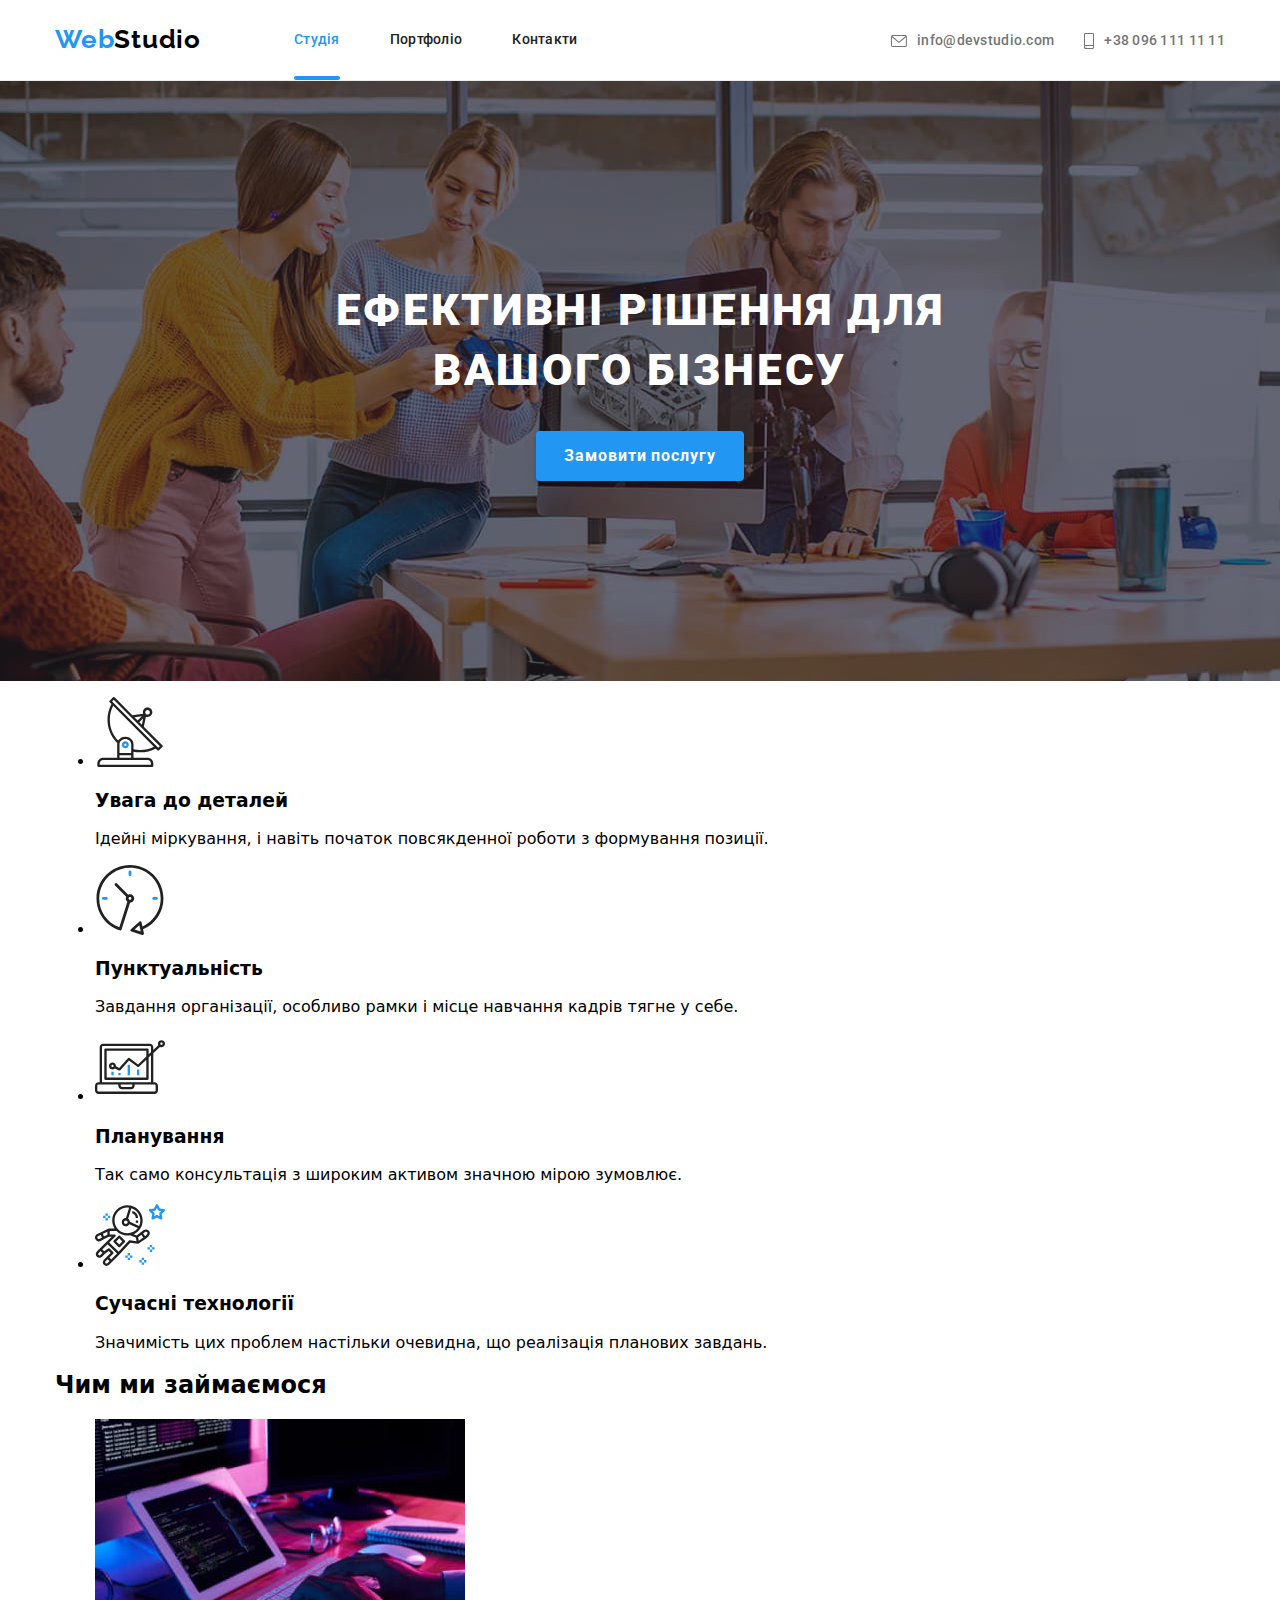
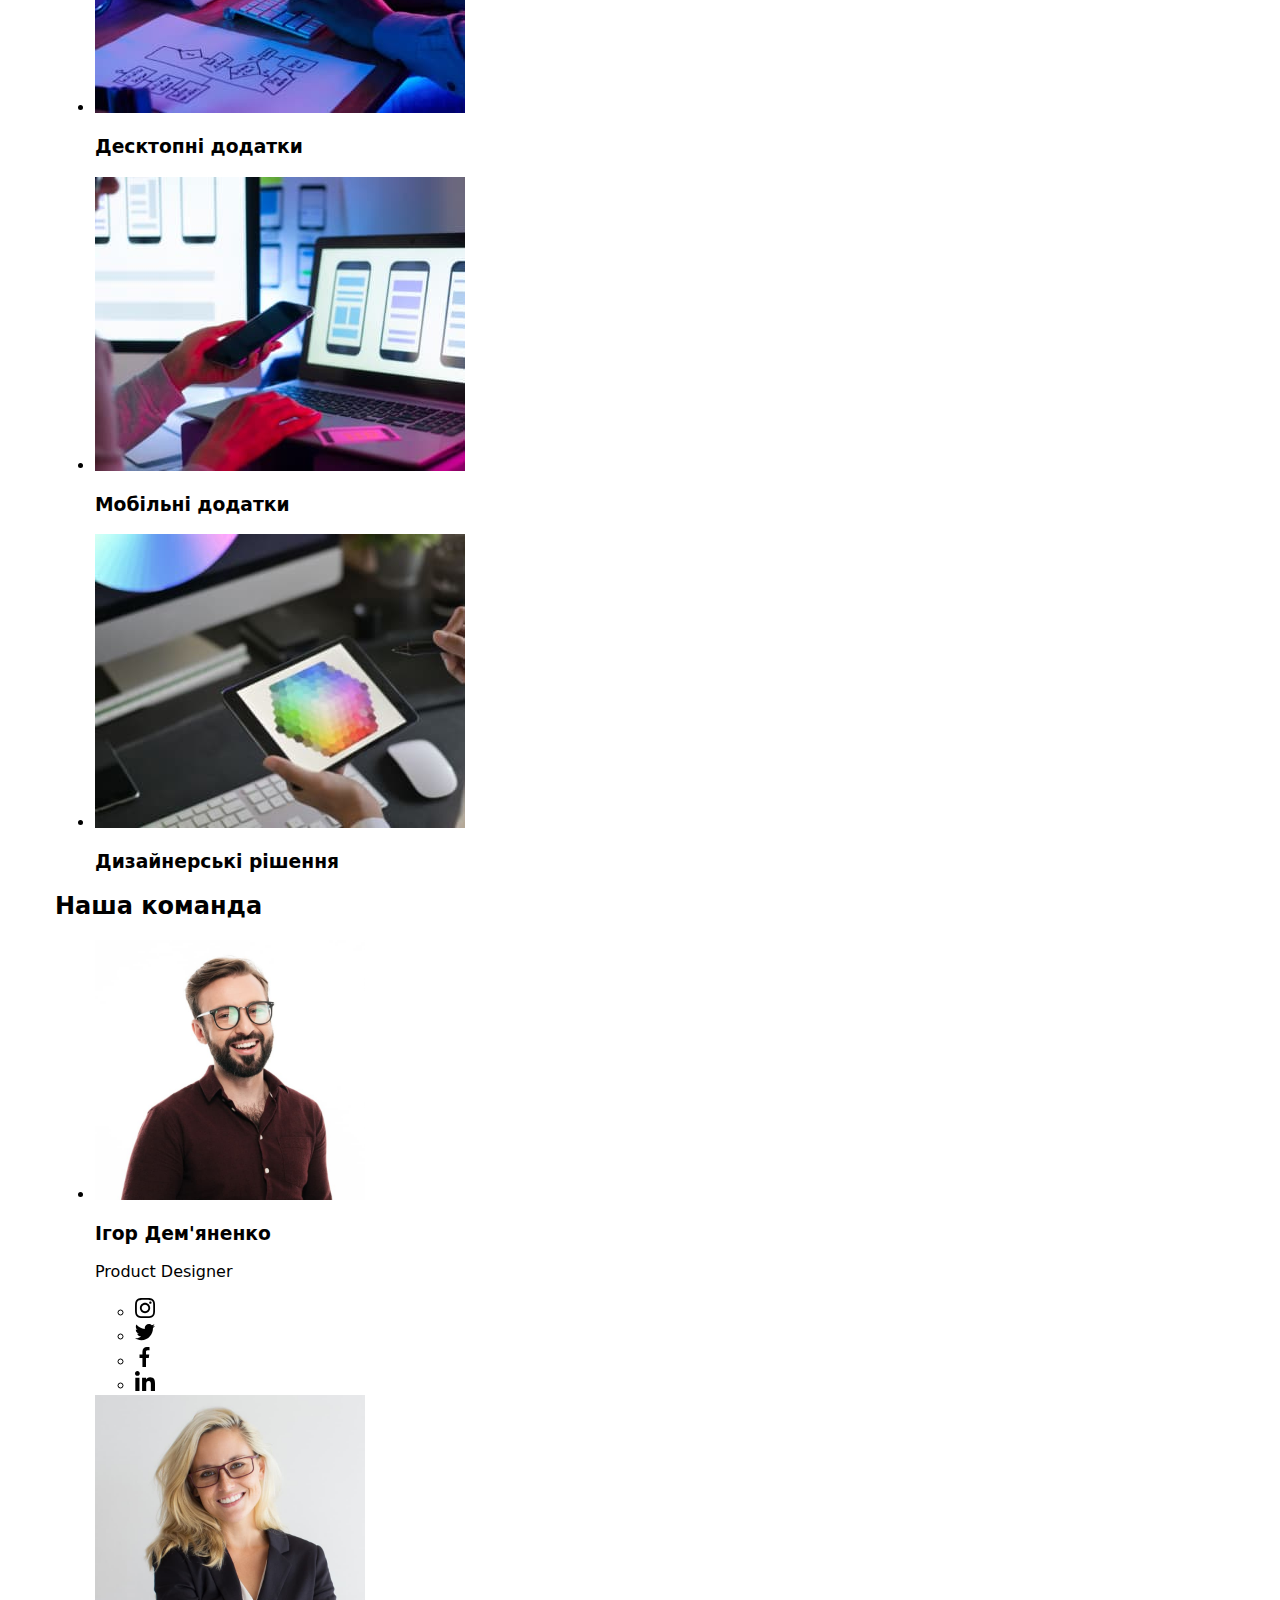
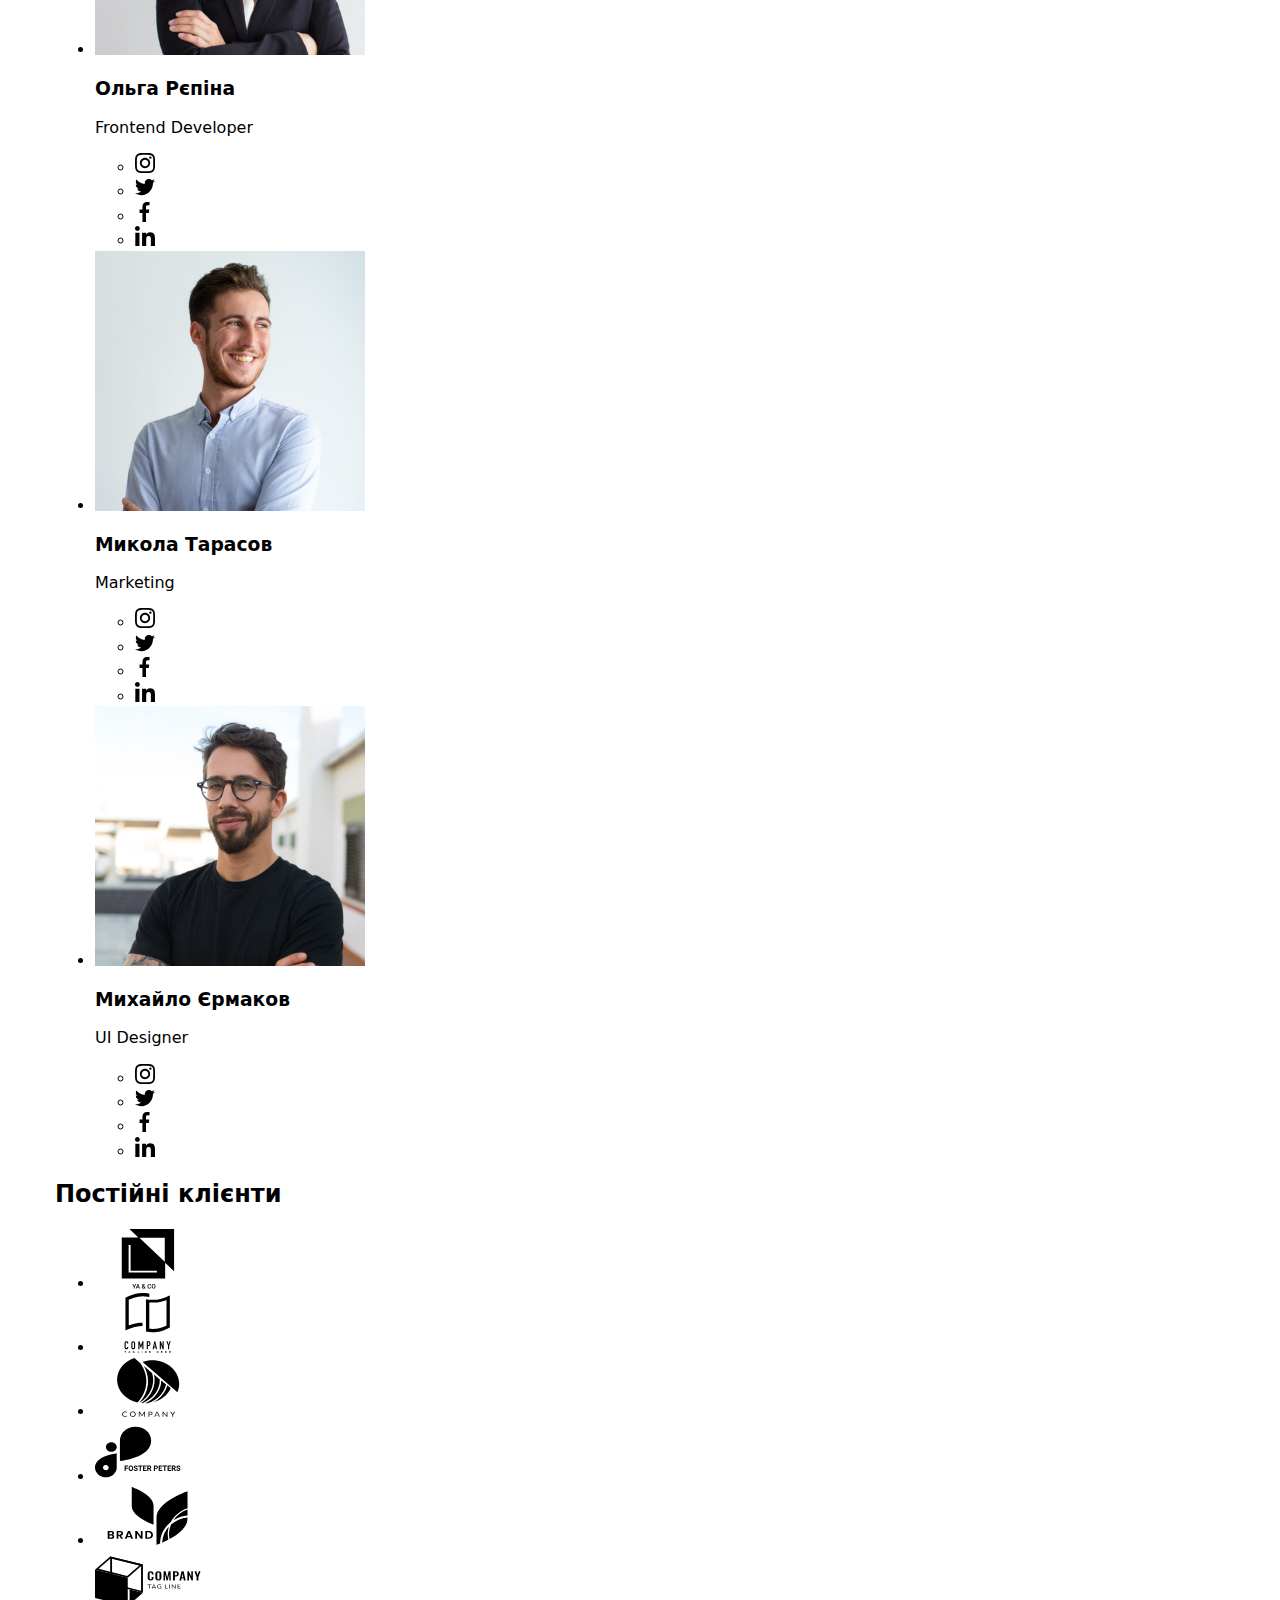
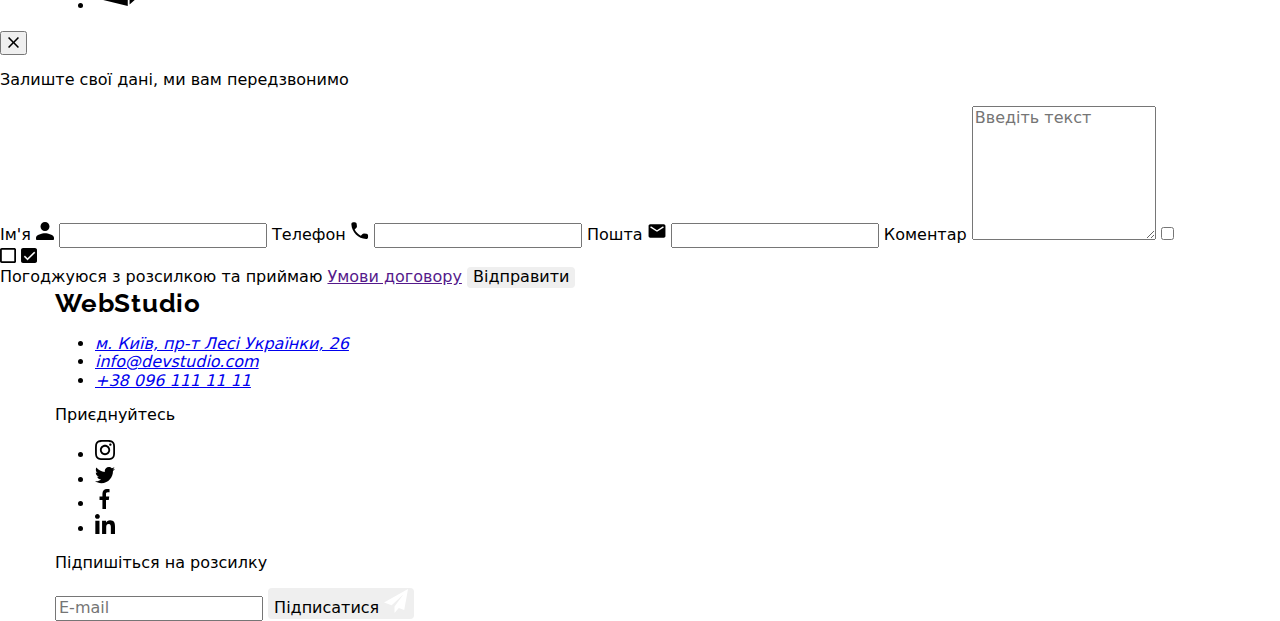
==== index.html @ 9d4b276c "добавляет разметку секции герой" ====
<!DOCTYPE html>
<html lang="uk">
  <head>
    <meta charset="UTF-8" />
    <meta http-equiv="X-UA-Compatible" content="IE=edge" />
    <meta name="viewport" content="width=device-width, initial-scale=1.0" />
    <title>Document</title>
    <link
      href="https://fonts.googleapis.com/css2?family=Raleway:wght@700&family=Roboto:wght@400;500;700;900&display=swap"
      rel="stylesheet"
    />
    <link rel="stylesheet" href="./css/main.css" />
  </head>
  <body>
    <!-- Хедер -->
    <header class="page-header">
      <div class="container page-header__container">
        <nav class="site-navigation">
          <a href="./index.html" class="logo"><span class="logo--accent">Web</span>Studio</a>
          <ul class="site-navigation__list">
            <li class="site-navigation__item"><a href="./index.html" class="site-navigation__link site-navigation__link--current">Студія</a></li>
            <li class="site-navigation__item"><a href="./portfolio.html" class="site-navigation__link">Портфоліо</a></li>
            <li class="site-navigation__item"><a href="" class="site-navigation__link">Контакти</a></li>
          </ul>
        </nav>
        <ul class="page-header-contacts">
          <li class="page-header-contacts__item">
            <a href="mailto:info@devstudio.com" class="page-header-contacts__link">
              <svg class="page-header-contacts__icon-mail" width="16" height="12">
                <use href="./images/icons.svg#icon-envelope"></use></svg>info@devstudio.com</a
            >
          </li>
          <li class="page-header-contacts__item">
            <a href="tel:+380961111111" class="page-header-contacts__link"
              ><svg class="page-header-contacts__icon-phone" width="10" height="16">
                <use href="./images/icons.svg#icon-smartphone"></use></svg>+38 096 111 11 11</a
            >
          </li>
        </ul>
      </div>
    </header>
    <!-- Основний контент сторінки -->
    <main>
      <!-- Секція hero -->
      <section class="section hero">
        <div class="container container--hero">
          <h1 class="hero__title">Ефективні рішення для вашого бізнесу</h1>
          <button type="button" class="button button--primary" data-modal-open>Замовити послугу</button>
        </div>
      </section>
      <!-- Секція наші переваги -->
      <section class="features section">
        <div class="container">
          <h2 class="features-title title visually-hidden">Наші переваги</h2>
          <ul class="features-list list">
            <li class="features-item">
              <div class="thumb">
                <svg width="70" height="70"><use href="./images/icons.svg#icon-antenna"></use></svg>
              </div>
              <h3 class="features-subtitle">Увага до деталей</h3>
              <p class="features-text">
                Ідейні міркування, і навіть початок повсякденної роботи з формування позиції.
              </p>
            </li>
            <li class="features-item">
              <div class="thumb">
                <svg width="70" height="70"><use href="./images/icons.svg#icon-clock"></use></svg>
              </div>
              <h3 class="features-subtitle">Пунктуальність</h3>
              <p class="features-text">
                Завдання організації, особливо рамки і місце навчання кадрів тягне у себе.
              </p>
            </li>
            <li class="features-item">
              <div class="thumb">
                <svg width="70" height="70"><use href="./images/icons.svg#icon-diagram"></use></svg>
              </div>
              <h3 class="features-subtitle">Планування</h3>
              <p class="features-text">
                Так само консультація з широким активом значною мірою зумовлює.
              </p>
            </li>
            <li class="features-item">
              <div class="thumb">
                <svg width="70" height="70">
                  <use href="./images/icons.svg#icon-astronaut"></use>
                </svg>
              </div>
              <h3 class="features-subtitle">Сучасні технологіï</h3>
              <p class="features-text">
                Значимість цих проблем настільки очевидна, що реалізація планових завдань.
              </p>
            </li>
          </ul>
        </div>
      </section>
      <!-- Секція чим ми займаємось -->
      <section class="services section">
        <div class="container">
          <h2 class="services-title title">Чим ми займаємося</h2>
          <ul class="services-list list">
            <li class="services-item">
              <img
                src="./images/services-image-1.jpg"
                alt="людина працює з планшетом з клавіатурою"
                width="370"
                class="image"
              />
              <h3 class="services-subtitle">Десктопні додатки</h3>
            </li>
            <li class="services-item">
              <img
                src="./images/services-image-2.jpg"
                alt="людина працює з ноутбуком та з телефоном"
                width="370"
                class="image"
              />
              <h3 class="services-subtitle">Мобільні додатки</h3>
            </li>
            <li class="services-item">
              <img
                src="./images/services-image-3.jpg"
                alt="людина тримає планшет з палітрою"
                width="370"
                class="image"
              />
              <h3 class="services-subtitle">Дизайнерські рішення</h3>
            </li>
          </ul>
        </div>
      </section>
      <!-- Секція наша команда -->
      <section class="team section">
        <div class="container">
          <h2 class="team-title title">Наша команда</h2>
          <ul class="team-list list">
            <li class="team-card">
              <img
                src="./images/team-image-1.jpg"
                alt="чоловік в окулярах і у червоні сорочці"
                width="270"
                class="image"
              />
              <div class="card-footer">
                <h3 class="team-subtitle">Ігор Дем'яненко</h3>
                <p lang="en" class="position">Product Designer</p>
                <ul class="social-list list">
                  <li class="social-media">
                    <a class="link" href="" aria-label="Інстаграм">
                      <span class="visually-hidden">Instagram</span>
                      <svg class="icon-instagram icon" width="20" height="20">
                        <use href="./images/icons.svg#icon-instagram"></use>
                      </svg>
                    </a>
                  </li>
                  <li class="social-media">
                    <a class="link" href="" aria-label="Твітер">
                      <span class="visually-hidden">Twitter</span>
                      <svg class="icon-twitter icon" width="20" height="20">
                        <use href="./images/icons.svg#icon-twitter"></use>
                      </svg>
                    </a>
                  </li>
                  <li class="social-media">
                    <a class="link" href="" aria-label="Фейсбук">
                      <span class="visually-hidden">Facebook</span>
                      <svg class="icon-facebook icon" width="20" height="20">
                        <use href="./images/icons.svg#icon-facebook"></use>
                      </svg>
                    </a>
                  </li>
                  <li class="social-media">
                    <a class="link" href="" aria-label="Лінкед-ін">
                      <span class="visually-hidden">LinkedIn</span>
                      <svg class="icon-linkedin icon" width="20" height="20">
                        <use href="./images/icons.svg#icon-linkedin"></use>
                      </svg>
                    </a>
                  </li>
                </ul>
              </div>
            </li>
            <li class="team-card">
              <img
                src="./images/team-image-2.jpg"
                alt="жінка в окулярах і у чорному піджаку"
                width="270"
                class="image"
              />
              <div class="card-footer">
                <h3 class="team-subtitle">Ольга Рєпіна</h3>
                <p lang="en" class="position">Frontend Developer</p>
                <ul class="social-list list">
                  <li class="social-media">
                    <a class="link" href="" aria-label="Інстаграм">
                      <span class="visually-hidden">Instagram</span>
                      <svg class="icon-instagram icon" width="20" height="20">
                        <use href="./images/icons.svg#icon-instagram"></use>
                      </svg>
                    </a>
                  </li>
                  <li class="social-media">
                    <a class="link" href="" aria-label="Твітер">
                      <span class="visually-hidden">Twitter</span>
                      <svg class="icon-twitter icon" width="20" height="20">
                        <use href="./images/icons.svg#icon-twitter"></use>
                      </svg>
                    </a>
                  </li>
                  <li class="social-media">
                    <a class="link" href="" aria-label="Фейсбук">
                      <span class="visually-hidden">Facebook</span>
                      <svg class="icon-facebook icon" width="20" height="20">
                        <use href="./images/icons.svg#icon-facebook"></use>
                      </svg>
                    </a>
                  </li>
                  <li class="social-media">
                    <a class="link" href="" aria-label="Лінкед-ін">
                      <span class="visually-hidden">LinkedIn</span>
                      <svg class="icon-linkedin icon" width="20" height="20">
                        <use href="./images/icons.svg#icon-linkedin"></use>
                      </svg>
                    </a>
                  </li>
                </ul>
              </div>
            </li>
            <li class="team-card">
              <img
                src="./images/team-image-3.jpg"
                alt="чоловік у голубій сорочці"
                width="270"
                class="image"
              />
              <div class="card-footer">
                <h3 class="team-subtitle">Микола Тарасов</h3>
                <p lang="en" class="position">Marketing</p>
                <ul class="social-list list">
                  <li class="social-media">
                    <a class="link" href="" aria-label="Інстаграм">
                      <span class="visually-hidden">Instagram</span>
                      <svg class="icon-instagram icon" width="20" height="20">
                        <use href="./images/icons.svg#icon-instagram"></use>
                      </svg>
                    </a>
                  </li>
                  <li class="social-media">
                    <a class="link" href="" aria-label="Твітер">
                      <span class="visually-hidden">Twitter</span>
                      <svg class="icon-twitter icon" width="20" height="20">
                        <use href="./images/icons.svg#icon-twitter"></use>
                      </svg>
                    </a>
                  </li>
                  <li class="social-media">
                    <a class="link" href="" aria-label="Фейсбук">
                      <span class="visually-hidden">Facebook</span>
                      <svg class="icon-facebook icon" width="20" height="20">
                        <use href="./images/icons.svg#icon-facebook"></use>
                      </svg>
                    </a>
                  </li>
                  <li class="social-media">
                    <a class="link" href="" aria-label="Лінкед-ін">
                      <span class="visually-hidden">LinkedIn</span>
                      <svg class="icon-linkedin icon" width="20" height="20">
                        <use href="./images/icons.svg#icon-linkedin"></use>
                      </svg>
                    </a>
                  </li>
                </ul>
              </div>
            </li>
            <li class="team-card">
              <img
                src="./images/team-image-4.jpg"
                alt="чоловік в окулярах і у чорній футболці"
                width="270"
                class="image"
              />
              <div class="card-footer">
                <h3 class="team-subtitle">Михайло Єрмаков</h3>
                <p lang="en" class="position">UI Designer</p>
                <ul class="social-list list">
                  <li class="social-media">
                    <a class="link" href="" aria-label="Інстаграм">
                      <span class="visually-hidden">Instagram</span>
                      <svg class="icon-instagram icon" width="20" height="20">
                        <use href="./images/icons.svg#icon-instagram"></use>
                      </svg>
                    </a>
                  </li>
                  <li class="social-media">
                    <a class="link" href="" aria-label="Твітер">
                      <span class="visually-hidden">Twitter</span>
                      <svg class="icon-twitter icon" width="20" height="20">
                        <use href="./images/icons.svg#icon-twitter"></use>
                      </svg>
                    </a>
                  </li>
                  <li class="social-media">
                    <a class="link" href="" aria-label="Фейсбук">
                      <span class="visually-hidden">Facebook</span>
                      <svg class="icon-facebook icon" width="20" height="20">
                        <use href="./images/icons.svg#icon-facebook"></use>
                      </svg>
                    </a>
                  </li>
                  <li class="social-media">
                    <a class="link" href="" aria-label="Лінкед-ін">
                      <span class="visually-hidden">LinkedIn</span>
                      <svg class="icon-linkedin icon" width="20" height="20">
                        <use href="./images/icons.svg#icon-linkedin"></use>
                      </svg>
                    </a>
                  </li>
                </ul>
              </div>
            </li>
          </ul>
        </div>
      </section>
      <!-- Секція постійні клієнти -->
      <section class="clients section">
        <div class="container">
          <h2 class="clients-title title">Постійні клієнти</h2>
          <ul class="companies-list list">
            <li class="companies-item">
              <a href="" class="link" aria-label="Я енд ко">
                <span class="visually-hidden">Ya & Co</span>
                <svg class="icon" width="106" height="60">
                  <use href="./images/icons.svg#icon-company-1"></use>
                </svg>
              </a>
            </li>
            <li class="companies-item">
              <a href="" class="link" aria-label="компані тєг лайн хір">
                <span class="visually-hidden">Compani tag line here</span>
                <svg class="icon" width="106" height="60">
                  <use href="./images/icons.svg#icon-company-2"></use>
                </svg>
              </a>
            </li>
            <li class="companies-item">
              <a href="" class="link" aria-label="Компані">
                <span class="visually-hidden">Company</span>
                <svg class="icon" width="106" height="60">
                  <use href="./images/icons.svg#icon-company-3"></use>
                </svg>
              </a>
            </li>
            <li class="companies-item">
              <a href="" class="link" aria-label="Фостер петерс">
                <span class="visually-hidden">Foster Peters</span>
                <svg class="icon" width="106" height="60">
                  <use href="./images/icons.svg#icon-company-4"></use>
                </svg>
              </a>
            </li>
            <li class="companies-item">
              <a href="" class="link" aria-label="Бренд">
                <span class="visually-hidden">Brand</span>
                <svg class="icon" width="106" height="60">
                  <use href="./images/icons.svg#icon-company-5"></use>
                </svg>
              </a>
            </li>
            <li class="companies-item">
              <a href="" class="link" aria-label="Компані тег лайн">
                <span class="visually-hidden">Company tag line</span>
                <svg class="icon" width="106" height="60">
                  <use href="./images/icons.svg#icon-company-6"></use>
                </svg>
              </a>
            </li>
          </ul>
        </div>
      </section>
      <!-- Модальне вiкно -->
      <div class="back-drop is-hidden" data-modal>
        <div class="modal">
          <button type="button" class="modal-close" data-modal-close>
            <svg class="close-icon" width="11" height="11">
              <use href="./images/icons.svg#icon-close"></use>
            </svg>
          </button>
          <form name="contact-data">
            <div role="group" class="modal-form" aria-labelledby="modal-head">
              <p class="modal-header" id="modal-head">Залиште свої дані, ми вам передзвонимо</p>
              <label class="label form-name">
                Ім'я
                <svg class="modal-icon" width="18" height="18">
                  <use href="./images/icons.svg#icon-person"></use>
                </svg>
                <input type="text" name="name" class="modal-input">
              </label>
              <label class="label form-phone">
                Телефон
                <svg class="modal-icon" width="18" height="18">
                  <use href="./images/icons.svg#icon-phone"></use>
                </svg>
                <input type="tel" name="phone-number" class="modal-input">
              </label>
              <label class="label form-email">
                Пошта
                <svg class="modal-icon" width="18" height="18">
                  <use href="./images/icons.svg#icon-mail"></use>
                </svg>
                <input type="email" name="email" class="modal-input">
              </label>
              <label class="label form-comment">
                Коментар
                <textarea class="modal-comment" name="comment" rows="7" placeholder="Введіть текст"></textarea>
              </label>
              <label class="checkbox-label">
                <input type="checkbox" name="terms" value="agree" class="terms-checkbox">
                <div class="checkbox-group">
                  <svg class="checkbox-icon" width="16" height="15">
                  <use href="./images/icons.svg#icon-checkbox"></use>
                  </svg>
                  <svg class="checked-icon" width="16" height="15">
                  <use href="./images/icons.svg#icon-checked"></use>
                  </svg>
                  </div>
                Погоджуюся з розсилкою та приймаю <a href="" class="terms-link">Умови договору</a>
              </label>
              <button type="submit" class="button submit-button">Відправити</button>
            </div>
          </form>
        </div>
      </div>
    </main>
    <!-- футер -->
    <footer class="footer">
      <div class="container">
        <div class="logo-adress">
          <a href="./" class="logo"><span class="accent">Web</span>Studio</a>
          <address class="adress">
            <ul class="adress-list list">
              <li class="adress-item">
                <a
                  href="https://goo.gl/maps/CPtrU1FHBa2aNyZL9"
                  target="_blank"
                  rel="noopener noreferrer nofollow"
                  class="link"
                  >м. Київ, пр-т Лесі Українки, 26</a
                >
              </li>
              <li class="adress-item">
                <a href="mailto:info@devstudio.com" class="link contact">info@devstudio.com</a>
              </li>
              <li class="adress-item">
                <a href="tel:+380961111111" class="link contact">+38 096 111 11 11</a>
              </li>
            </ul>
          </address>
        </div>
        <div class="social-links">
          <p class="footer-title">Приєднуйтесь</p>
          <ul class="social-list list">
            <li class="social-media">
              <a href="" class="link footer-link" aria-label="Інстаграм">
                <span class="visually-hidden">Instagram</span>
                <svg class="icon" width="20" height="20">
                  <use href="./images/icons.svg#icon-instagram"></use>
                </svg>
              </a>
            </li>
            <li class="social-media">
              <a href="" class="link footer-link" aria-label="Твітер">
                <span class="visually-hidden">Twitter</span>
                <svg class="icon" width="20" height="20">
                  <use href="./images/icons.svg#icon-twitter"></use>
                </svg>
              </a>
            </li>
            <li class="social-media">
              <a href="" class="link footer-link" aria-label="Фейсбук">
                <span class="visually-hidden">Facebook</span>
                <svg class="icon" width="20" height="20">
                  <use href="./images/icons.svg#icon-facebook"></use>
                </svg>
              </a>
            </li>
            <li class="social-media">
              <a href="" class="link footer-link" aria-label="Лінкед-ін">
                <span class="visually-hidden">LinkedIn</span>
                <svg class="icon" width="20" height="20">
                  <use href="./images/icons.svg#icon-linkedin"></use>
                </svg>
              </a>
            </li>
          </ul>
        </div>
        <form name="send-out" autocomplete="off"></form>
          <div role="group" class="form-send-out" aria-labelledby="mailing-head">
            <p class="footer-title" id="mailing-head">Підпишіться на розсилку</p>
            <label class="send-out-label">
              <input class="send-out-input" type="email" name="email" placeholder="E-mail" />
              <button type="submit" class="button submit-button">
                Підписатися
                <svg class="icon send-out" width="24" height="24">
                  <use href="./images/icons.svg#icon-send"></use>
                </svg>
              </button>
            </label>
          </div>
        </form>
      </div>
    </footer>
    <script src="./js/modal.js"></script>
  </body>
</html>
---- css/main.css ----
/*! modern-normalize v1.1.0 | MIT License | https://github.com/sindresorhus/modern-normalize */
/*
Document
========
*/
/**
Use a better box model (opinionated).
*/
*,
::before,
::after {
  -webkit-box-sizing: border-box;
          box-sizing: border-box;
}

/**
Use a more readable tab size (opinionated).
*/
html {
  -moz-tab-size: 4;
  -o-tab-size: 4;
     tab-size: 4;
}

/**
1. Correct the line height in all browsers.
2. Prevent adjustments of font size after orientation changes in iOS.
*/
html {
  line-height: 1.15; /* 1 */
  -webkit-text-size-adjust: 100%; /* 2 */
}

/*
Sections
========
*/
/**
Remove the margin in all browsers.
*/
body {
  margin: 0;
}

/**
Improve consistency of default fonts in all browsers. (https://github.com/sindresorhus/modern-normalize/issues/3)
*/
body {
  font-family: system-ui, -apple-system, "Segoe UI", Roboto, Helvetica, Arial, sans-serif, "Apple Color Emoji", "Segoe UI Emoji";
}

/*
Grouping content
================
*/
/**
1. Add the correct height in Firefox.
2. Correct the inheritance of border color in Firefox. (https://bugzilla.mozilla.org/show_bug.cgi?id=190655)
*/
hr {
  height: 0; /* 1 */
  color: inherit; /* 2 */
}

/*
Text-level semantics
====================
*/
/**
Add the correct text decoration in Chrome, Edge, and Safari.
*/
abbr[title] {
  -webkit-text-decoration: underline dotted;
          text-decoration: underline dotted;
}

/**
Add the correct font weight in Edge and Safari.
*/
b,
strong {
  font-weight: bolder;
}

/**
1. Improve consistency of default fonts in all browsers. (https://github.com/sindresorhus/modern-normalize/issues/3)
2. Correct the odd 'em' font sizing in all browsers.
*/
code,
kbd,
samp,
pre {
  font-family: ui-monospace, SFMono-Regular, Consolas, "Liberation Mono", Menlo, monospace; /* 1 */
  font-size: 1em; /* 2 */
}

/**
Add the correct font size in all browsers.
*/
small {
  font-size: 80%;
}

/**
Prevent 'sub' and 'sup' elements from affecting the line height in all browsers.
*/
sub,
sup {
  font-size: 75%;
  line-height: 0;
  position: relative;
  vertical-align: baseline;
}

sub {
  bottom: -0.25em;
}

sup {
  top: -0.5em;
}

/*
Tabular data
============
*/
/**
1. Remove text indentation from table contents in Chrome and Safari. (https://bugs.chromium.org/p/chromium/issues/detail?id=999088, https://bugs.webkit.org/show_bug.cgi?id=201297)
2. Correct table border color inheritance in all Chrome and Safari. (https://bugs.chromium.org/p/chromium/issues/detail?id=935729, https://bugs.webkit.org/show_bug.cgi?id=195016)
*/
table {
  text-indent: 0; /* 1 */
  border-color: inherit; /* 2 */
}

/*
Forms
=====
*/
/**
1. Change the font styles in all browsers.
2. Remove the margin in Firefox and Safari.
*/
button,
input,
optgroup,
select,
textarea {
  font-family: inherit; /* 1 */
  font-size: 100%; /* 1 */
  line-height: 1.15; /* 1 */
  margin: 0; /* 2 */
}

/**
Remove the inheritance of text transform in Edge and Firefox.
1. Remove the inheritance of text transform in Firefox.
*/
button,
select { /* 1 */
  text-transform: none;
}

/**
Correct the inability to style clickable types in iOS and Safari.
*/
button,
[type=button],
[type=reset],
[type=submit] {
  -webkit-appearance: button;
}

/**
Remove the inner border and padding in Firefox.
*/
::-moz-focus-inner {
  border-style: none;
  padding: 0;
}

/**
Restore the focus styles unset by the previous rule.
*/
:-moz-focusring {
  outline: 1px dotted ButtonText;
}

/**
Remove the additional ':invalid' styles in Firefox.
See: https://github.com/mozilla/gecko-dev/blob/2f9eacd9d3d995c937b4251a5557d95d494c9be1/layout/style/res/forms.css#L728-L737
*/
:-moz-ui-invalid {
  box-shadow: none;
}

/**
Remove the padding so developers are not caught out when they zero out 'fieldset' elements in all browsers.
*/
legend {
  padding: 0;
}

/**
Add the correct vertical alignment in Chrome and Firefox.
*/
progress {
  vertical-align: baseline;
}

/**
Correct the cursor style of increment and decrement buttons in Safari.
*/
::-webkit-inner-spin-button,
::-webkit-outer-spin-button {
  height: auto;
}

/**
1. Correct the odd appearance in Chrome and Safari.
2. Correct the outline style in Safari.
*/
[type=search] {
  -webkit-appearance: textfield; /* 1 */
  outline-offset: -2px; /* 2 */
}

/**
Remove the inner padding in Chrome and Safari on macOS.
*/
::-webkit-search-decoration {
  -webkit-appearance: none;
}

/**
1. Correct the inability to style clickable types in iOS and Safari.
2. Change font properties to 'inherit' in Safari.
*/
::-webkit-file-upload-button {
  -webkit-appearance: button; /* 1 */
  font: inherit; /* 2 */
}

/*
Interactive
===========
*/
/*
Add the correct display in Chrome and Safari.
*/
summary {
  display: list-item;
}

.page-header-contacts__link, .site-navigation__link, .page-footer__logo, .logo {
  text-decoration: none;
}

.page-header-contacts, .site-navigation__list {
  list-style: none;
  margin: 0;
  padding: 0;
}

.form-send-out__button--primary {
  display: -webkit-box;
  display: -ms-flexbox;
  display: flex;
  -webkit-box-pack: center;
      -ms-flex-pack: center;
          justify-content: center;
  -webkit-box-align: center;
      -ms-flex-align: center;
          align-items: center;
}

.hero {
  background-position: center;
  background-repeat: no-repeat;
}

.visually-hidden {
  position: absolute;
  white-space: nowrap;
  width: 1px;
  height: 1px;
  overflow: hidden;
  border: 0;
  padding: 0;
  clip: rect(0 0 0 0);
  -webkit-clip-path: inset(50%);
          clip-path: inset(50%);
  margin: -1px;
}

.container {
  width: 1200px;
  padding: 0 15px;
  margin: 0 auto;
}

.section {
  padding: 94px auto;
}

.button, .button-secondary, .button--primary, .form-send-out__button--primary {
  border-radius: 4px;
  text-align: center;
  border: none;
  cursor: pointer;
}

.button--primary, .form-send-out__button--primary {
  display: inline-block;
  padding: 10px 28px;
  -webkit-box-shadow: 0px 4px 4px rgba(0, 0, 0, 0.15);
          box-shadow: 0px 4px 4px rgba(0, 0, 0, 0.15);
  background-color: #2196F3;
  font-family: "Roboto", sans-serif;
  font-style: normal;
  font-weight: 700;
  font-size: 16px;
  line-height: 1.88;
  letter-spacing: 0.06em;
  color: #ffffff;
  -webkit-transition: background-color 250ms cubic-bezier(0.4, 0, 0.2, 1);
  transition: background-color 250ms cubic-bezier(0.4, 0, 0.2, 1);
}
.button--primary:hover, .form-send-out__button--primary:hover, .button--primary:focus, .form-send-out__button--primary:focus {
  background-color: #188CE8;
}

.button-secondary {
  font-family: "Roboto", sans-serif;
  font-style: normal;
  font-weight: 500;
  font-size: 15;
  line-height: 1.62;
  letter-spacing: 0.03em;
  color: #212121;
  background-color: #F5F4FA;
  -webkit-transition: color 250ms cubic-bezier(0.4, 0, 0.2, 1);
  transition: color 250ms cubic-bezier(0.4, 0, 0.2, 1);
  -webkit-transition: background-color 250ms cubic-bezier(0.4, 0, 0.2, 1);
  transition: background-color 250ms cubic-bezier(0.4, 0, 0.2, 1);
  -webkit-transition: -webkit-box-shadow 250ms cubic-bezier(0.4, 0, 0.2, 1);
  transition: -webkit-box-shadow 250ms cubic-bezier(0.4, 0, 0.2, 1);
  transition: box-shadow 250ms cubic-bezier(0.4, 0, 0.2, 1);
  transition: box-shadow 250ms cubic-bezier(0.4, 0, 0.2, 1), -webkit-box-shadow 250ms cubic-bezier(0.4, 0, 0.2, 1);
}
.button-secondary:hover, .button-secondary:focus {
  background-color: #2196F3;
  -webkit-box-shadow: 0px 3px 1px rgba(0, 0, 0, 0.1), 0px 1px 2px rgba(0, 0, 0, 0.08), 0px 2px 2px rgba(0, 0, 0, 0.12);
          box-shadow: 0px 3px 1px rgba(0, 0, 0, 0.1), 0px 1px 2px rgba(0, 0, 0, 0.08), 0px 2px 2px rgba(0, 0, 0, 0.12);
}

.page-header {
  border-bottom: 1px solid #ECECEC;
}

.page-header__container {
  display: -webkit-box;
  display: -ms-flexbox;
  display: flex;
  -webkit-box-align: center;
      -ms-flex-align: center;
          align-items: center;
  -webkit-box-pack: justify;
      -ms-flex-pack: justify;
          justify-content: space-between;
}

.logo {
  font-family: "Raleway", sans-serif;
  font-style: normal;
  font-weight: 700;
  font-size: 26px;
  line-height: 1.2;
  letter-spacing: 0.03em;
  color: #000000;
}

.logo--accent {
  color: #2196F3;
}

.page-footer__logo {
  font-family: "Raleway", sans-serif;
  font-style: normal;
  font-weight: 700;
  font-size: 26px;
  line-height: 1.2;
  letter-spacing: 0.03em;
  color: #ffffff;
}

.site-navigation {
  display: -webkit-box;
  display: -ms-flexbox;
  display: flex;
  -webkit-box-align: center;
      -ms-flex-align: center;
          align-items: center;
}

.site-navigation__list {
  display: -webkit-box;
  display: -ms-flexbox;
  display: flex;
  margin-left: 93px;
}

.site-navigation__item:not(:first-child) {
  margin-left: 50px;
}

.site-navigation__item {
  position: relative;
}

.site-navigation__link {
  font-family: "Roboto", sans-serif;
  font-style: normal;
  font-weight: 500;
  font-size: 14px;
  line-height: 1.14;
  letter-spacing: 0.02em;
  color: #212121;
  display: inline-block;
  padding: 32px 0;
  -webkit-transition: color 250ms cubic-bezier(0.4, 0, 0.2, 1);
  transition: color 250ms cubic-bezier(0.4, 0, 0.2, 1);
}
.site-navigation__link:hover, .site-navigation__link:focus {
  color: #2196F3;
}

.site-navigation__link--current {
  color: #2196F3;
}
.site-navigation__link--current::after {
  position: absolute;
  bottom: 0;
  left: 0;
  border-radius: 2px;
  content: "";
  display: block;
  width: 100%;
  height: 4px;
  background-color: #2196F3;
}

.page-header-contacts {
  display: -webkit-box;
  display: -ms-flexbox;
  display: flex;
}

.page-header-contacts__item:not(:first-child) {
  margin-left: 30px;
}

.page-header-contacts__link {
  font-family: "Roboto", sans-serif;
  font-style: normal;
  font-weight: 500;
  font-size: 14px;
  line-height: 1.14;
  letter-spacing: 0.02em;
  color: #757575;
  padding: 32px 0;
  -webkit-transition: color 250ms cubic-bezier(0.4, 0, 0.2, 1);
  transition: color 250ms cubic-bezier(0.4, 0, 0.2, 1);
}
.page-header-contacts__link:hover, .page-header-contacts__link:focus {
  color: #2196F3;
}

.page-header-contacts__icon-phone, .page-header-contacts__icon-mail {
  fill: currentColor;
  margin-right: 10px;
}

.page-header-contacts__icon-mail {
  vertical-align: middle;
}

.page-header-contacts__icon-phone {
  vertical-align: bottom;
}

.hero {
  background-color: #2F303A;
  text-align: center;
  padding-top: 200px;
  padding-bottom: 200px;
  background-image: -webkit-gradient(linear, left top, left bottom, from(rgba(47, 48, 58, 0.4)), to(rgba(47, 48, 58, 0.4))), url(../images/hero-background-image.jpg);
  background-image: linear-gradient(rgba(47, 48, 58, 0.4), rgba(47, 48, 58, 0.4)), url(../images/hero-background-image.jpg);
  max-width: 1600px;
  height: 600px;
}

.container--hero {
  padding: 0px 252px;
}

.hero__title {
  font-family: "Roboto", sans-serif;
  font-style: normal;
  font-weight: 900;
  font-size: 44px;
  line-height: 1.36;
  letter-spacing: 0.06em;
  color: #FFFFFF;
  text-align: center;
  text-transform: uppercase;
  margin-top: 0;
  margin-bottom: 30px;
}/*# sourceMappingURL=main.css.map */
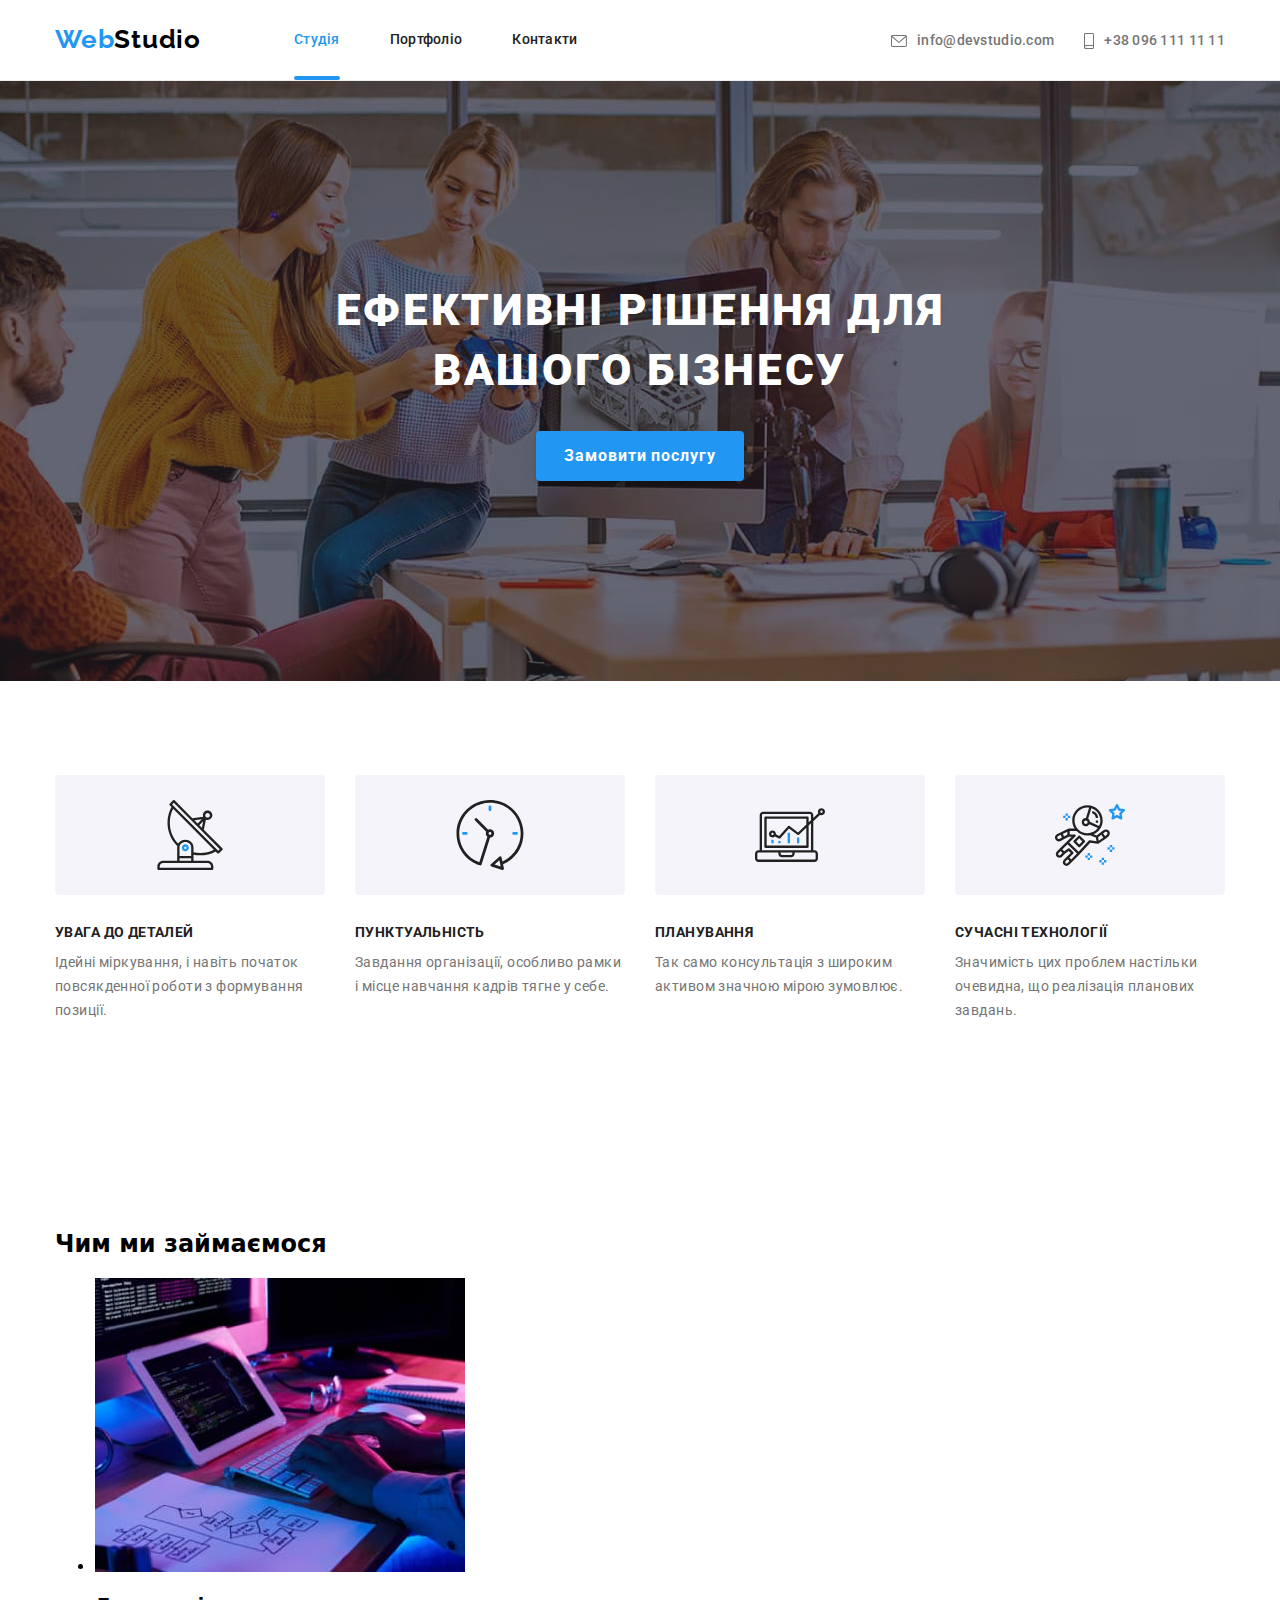
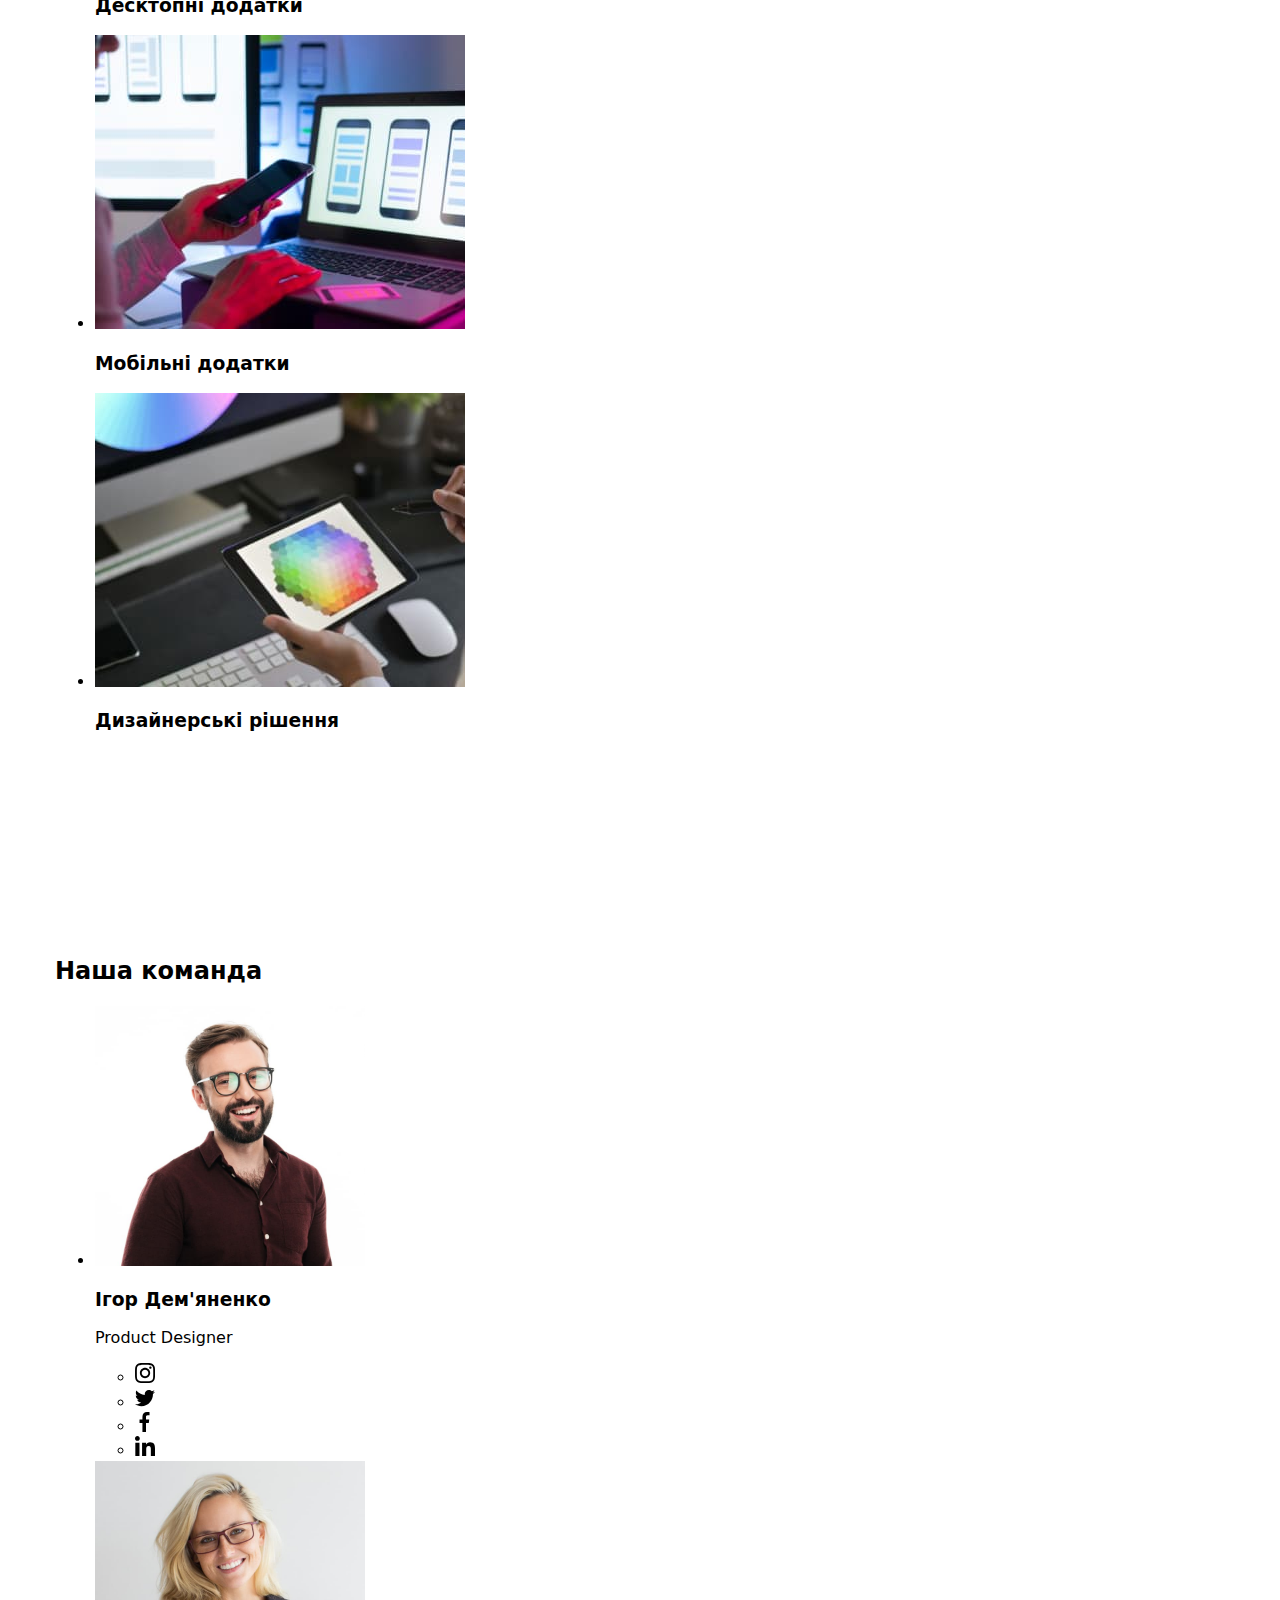
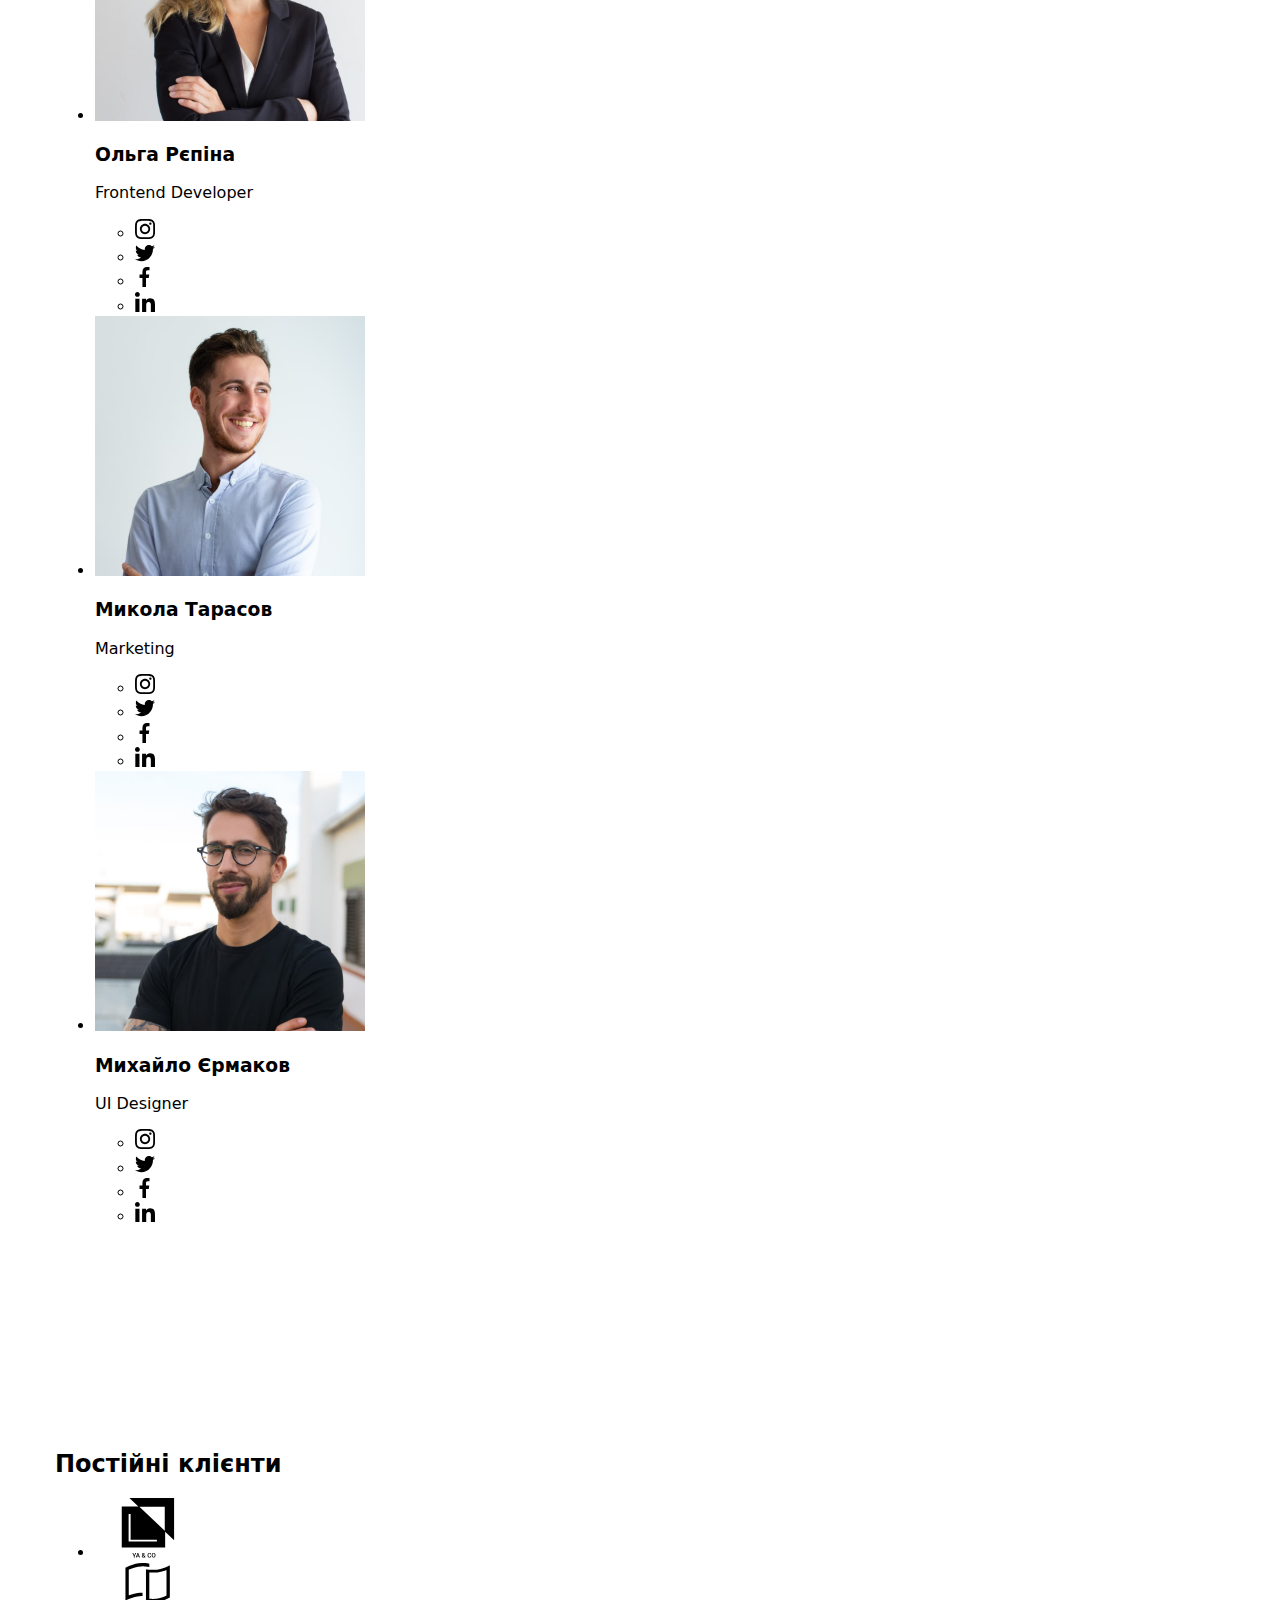
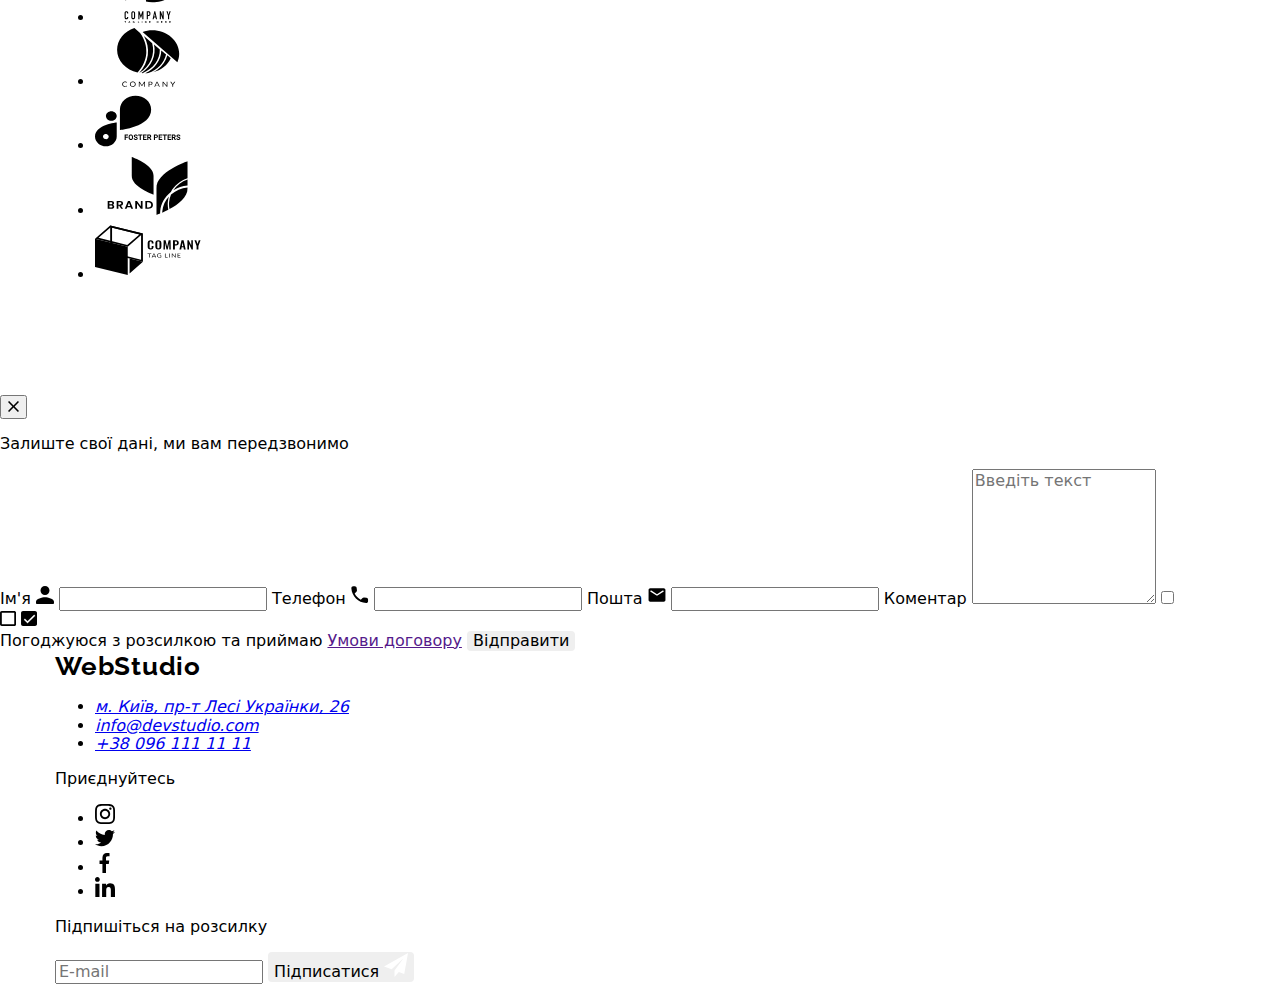
==== commit 32b1bba3: "добавляет оформление секции преимущества" ====
--- a/index.html
+++ b/index.html
@@ -49,45 +49,45 @@
         </div>
       </section>
       <!-- Секція наші переваги -->
-      <section class="features section">
+      <section class="section features">
         <div class="container">
-          <h2 class="features-title title visually-hidden">Наші переваги</h2>
-          <ul class="features-list list">
-            <li class="features-item">
-              <div class="thumb">
+          <h2 class="features-title visually-hidden">Наші переваги</h2>
+          <ul class="features-list">
+            <li class="features-card">
+              <div class="features-card__thumb">
                 <svg width="70" height="70"><use href="./images/icons.svg#icon-antenna"></use></svg>
               </div>
-              <h3 class="features-subtitle">Увага до деталей</h3>
-              <p class="features-text">
+              <h3 class="features-card__title">Увага до деталей</h3>
+              <p class="features-card__text">
                 Ідейні міркування, і навіть початок повсякденної роботи з формування позиції.
               </p>
             </li>
-            <li class="features-item">
-              <div class="thumb">
+            <li class="features-card">
+              <div class="features-card__thumb">
                 <svg width="70" height="70"><use href="./images/icons.svg#icon-clock"></use></svg>
               </div>
-              <h3 class="features-subtitle">Пунктуальність</h3>
-              <p class="features-text">
+              <h3 class="features-card__title">Пунктуальність</h3>
+              <p class="features-card__text">
                 Завдання організації, особливо рамки і місце навчання кадрів тягне у себе.
               </p>
             </li>
-            <li class="features-item">
-              <div class="thumb">
+            <li class="features-card">
+              <div class="features-card__thumb">
                 <svg width="70" height="70"><use href="./images/icons.svg#icon-diagram"></use></svg>
               </div>
-              <h3 class="features-subtitle">Планування</h3>
-              <p class="features-text">
+              <h3 class="features-card__title">Планування</h3>
+              <p class="features-card__text">
                 Так само консультація з широким активом значною мірою зумовлює.
               </p>
             </li>
-            <li class="features-item">
-              <div class="thumb">
+            <li class="features-card">
+              <div class="features-card__thumb">
                 <svg width="70" height="70">
                   <use href="./images/icons.svg#icon-astronaut"></use>
                 </svg>
               </div>
-              <h3 class="features-subtitle">Сучасні технологіï</h3>
-              <p class="features-text">
+              <h3 class="features-card__title">Сучасні технологіï</h3>
+              <p class="features-card__text">
                 Значимість цих проблем настільки очевидна, що реалізація планових завдань.
               </p>
             </li>
--- a/css/main.css
+++ b/css/main.css
@@ -256,13 +256,13 @@
   text-decoration: none;
 }
 
-.page-header-contacts, .site-navigation__list {
+.features-list, .page-header-contacts, .site-navigation__list {
   list-style: none;
   margin: 0;
   padding: 0;
 }
 
-.form-send-out__button--primary {
+.features-card__thumb, .form-send-out__button--primary {
   display: -webkit-box;
   display: -ms-flexbox;
   display: flex;
@@ -300,7 +300,8 @@
 }
 
 .section {
-  padding: 94px auto;
+  padding-top: 94px;
+  padding-bottom: 94px;
 }
 
 .button, .button-secondary, .button--primary, .form-send-out__button--primary {
@@ -494,6 +495,7 @@
   text-align: center;
   padding-top: 200px;
   padding-bottom: 200px;
+  margin: 0 auto;
   background-image: -webkit-gradient(linear, left top, left bottom, from(rgba(47, 48, 58, 0.4)), to(rgba(47, 48, 58, 0.4))), url(../images/hero-background-image.jpg);
   background-image: linear-gradient(rgba(47, 48, 58, 0.4), rgba(47, 48, 58, 0.4)), url(../images/hero-background-image.jpg);
   max-width: 1600px;
@@ -516,4 +518,50 @@
   text-transform: uppercase;
   margin-top: 0;
   margin-bottom: 30px;
+}
+
+.features-list {
+  display: -webkit-box;
+  display: -ms-flexbox;
+  display: flex;
+}
+
+.features-card {
+  width: calc((100% - 90px) / 4);
+}
+
+.features-card:not(:first-child) {
+  margin-left: 30px;
+}
+
+.features-card__thumb {
+  height: 120px;
+  background-color: #F5F4FA;
+  border-radius: 4px;
+  margin-bottom: 30px;
+  text-align: center;
+}
+
+.features-card__title {
+  font-family: "Roboto", sans-serif;
+  font-style: normal;
+  font-weight: 700;
+  font-size: 14px;
+  line-height: 1.14;
+  letter-spacing: 0.03em;
+  color: #212121;
+  text-transform: uppercase;
+  margin-top: 0;
+  margin-bottom: 10px;
+}
+
+.features-card__text {
+  font-family: "Roboto", sans-serif;
+  font-style: normal;
+  font-weight: 400;
+  font-size: 14px;
+  line-height: 1.71;
+  letter-spacing: 0.03em;
+  color: #757575;
+  margin: 0;
 }/*# sourceMappingURL=main.css.map */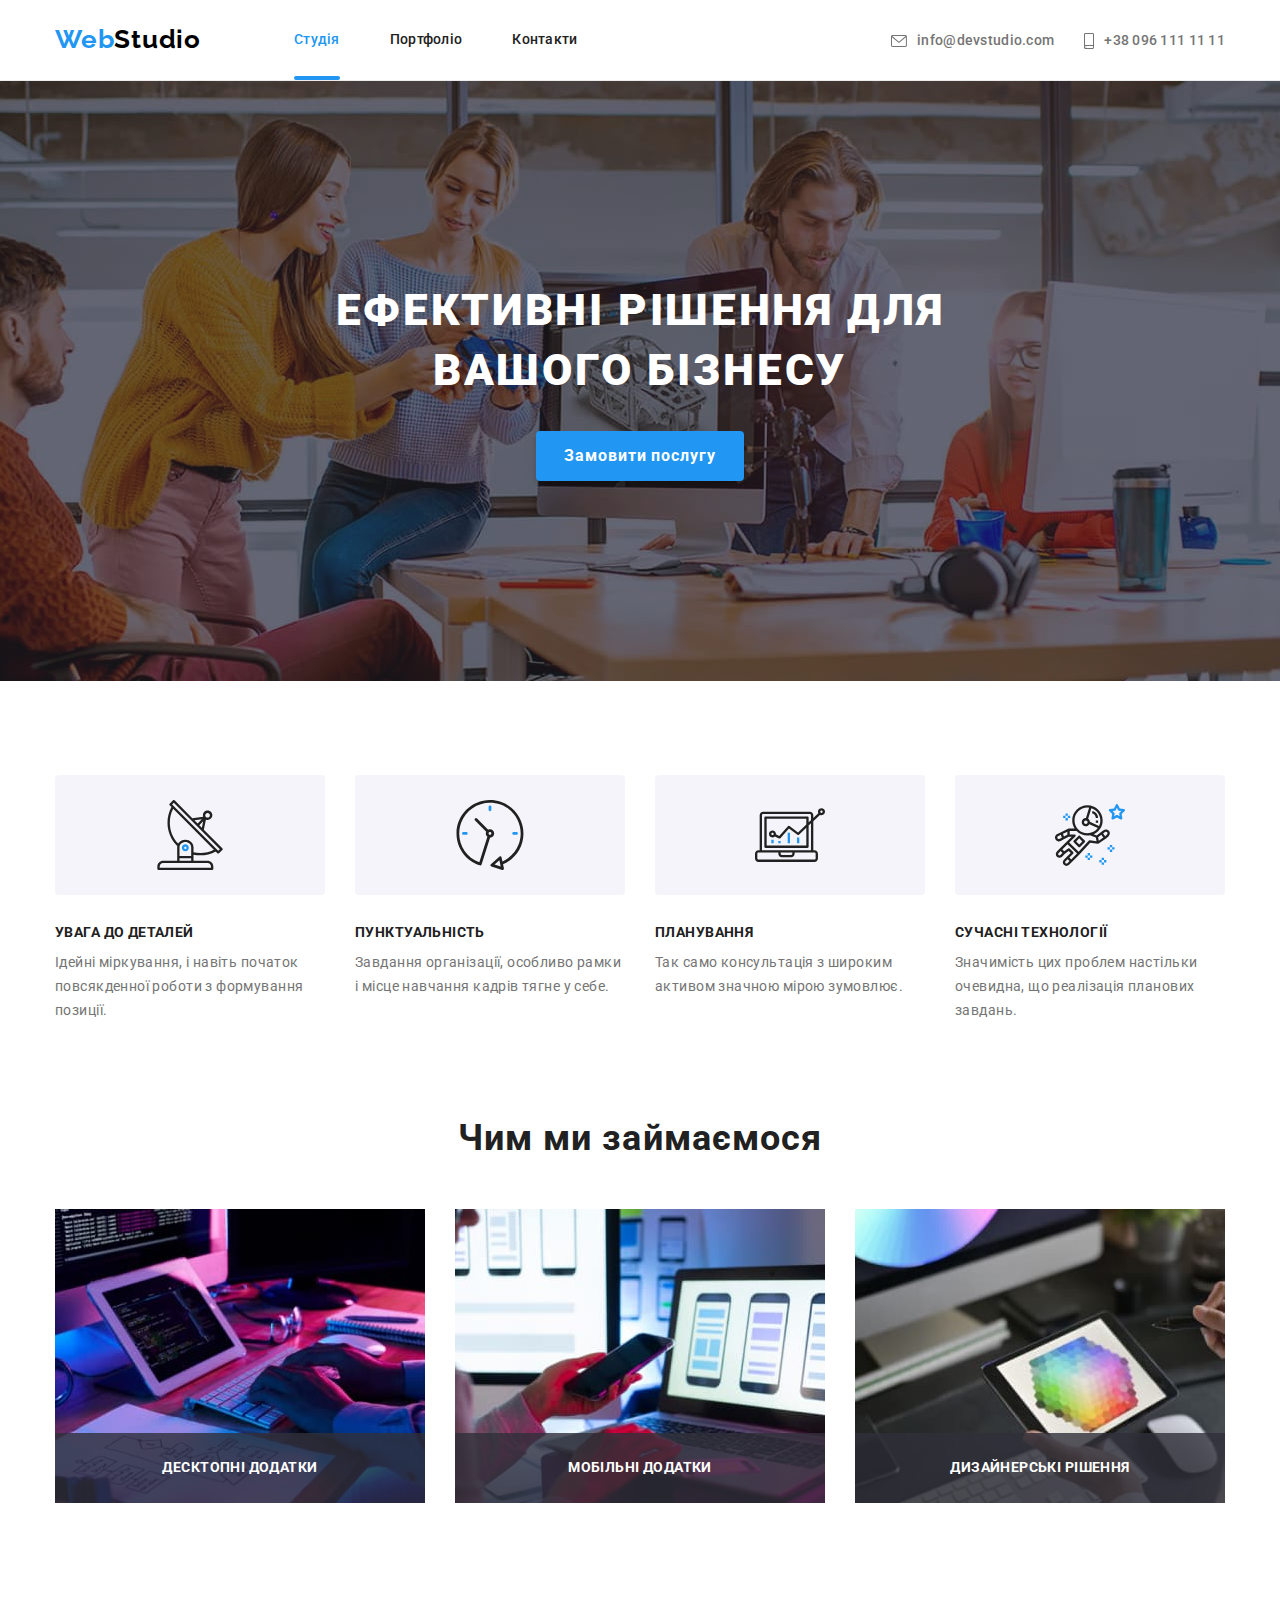
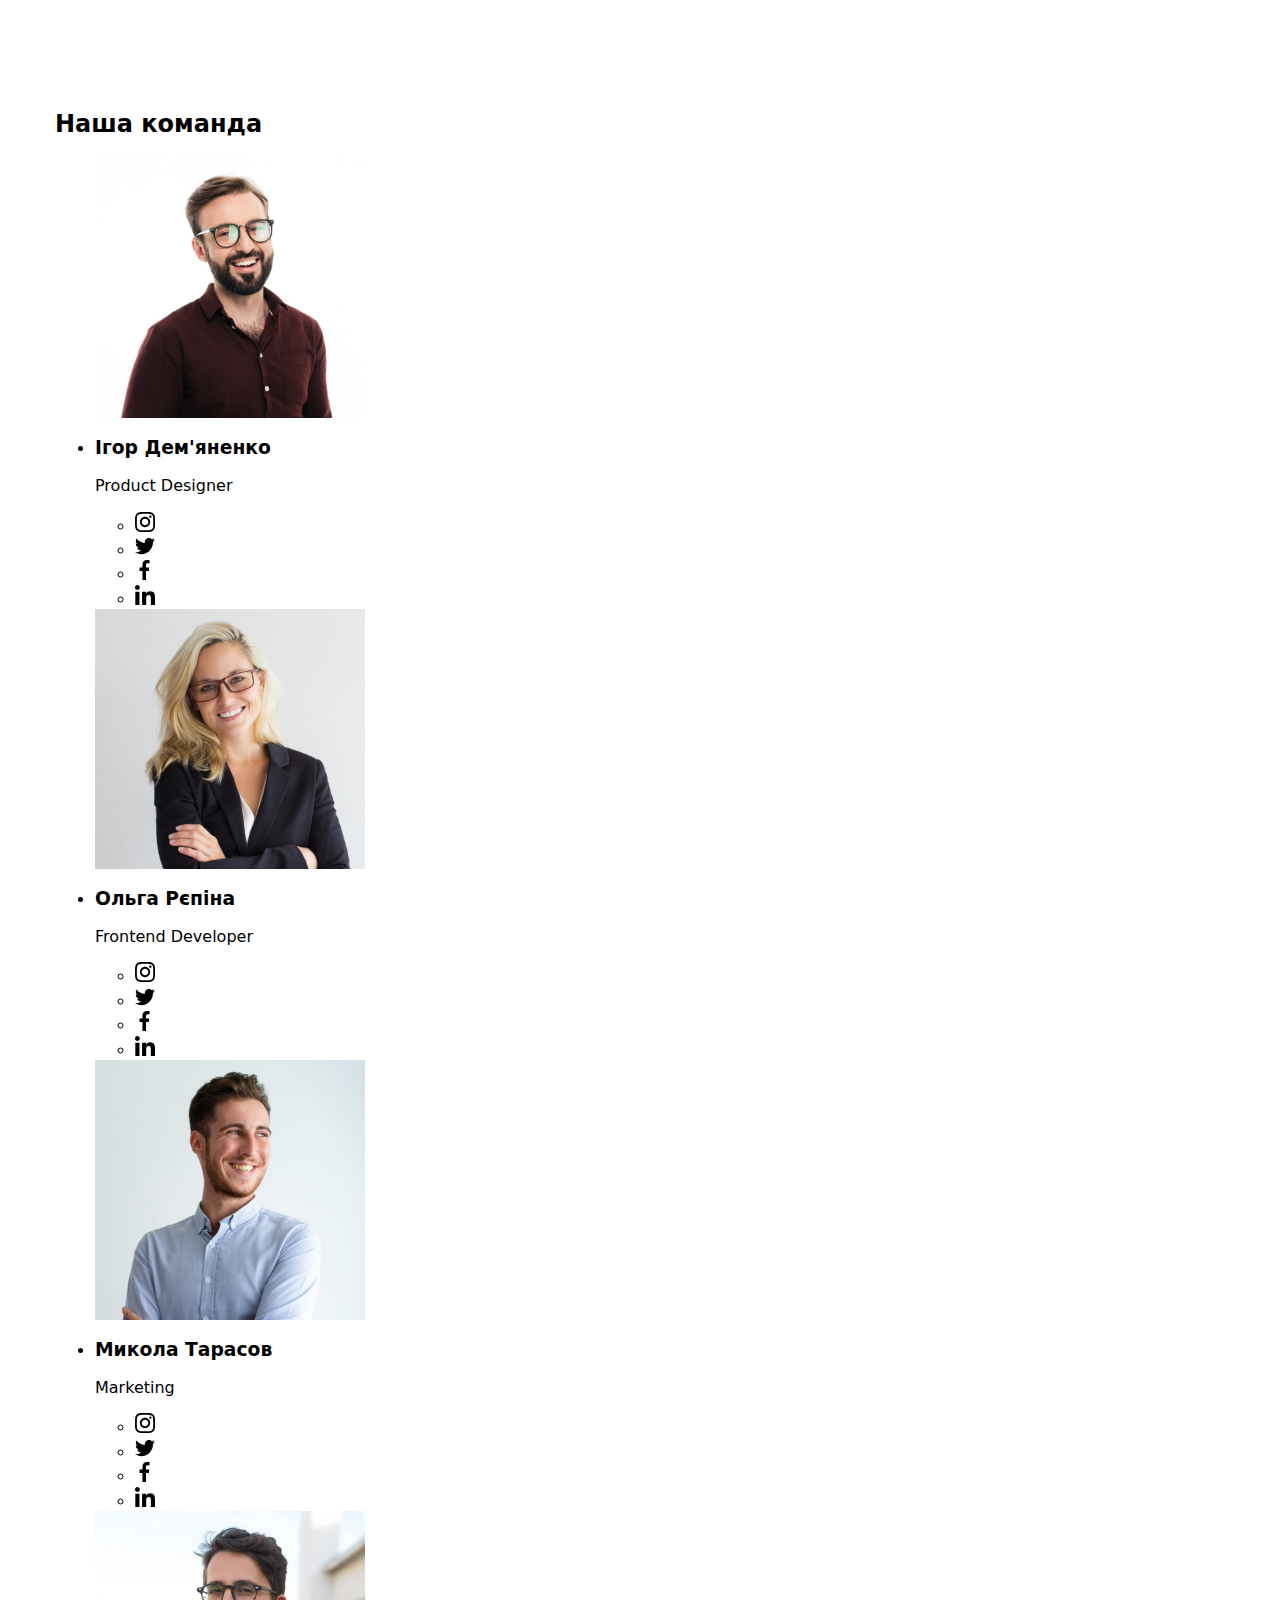
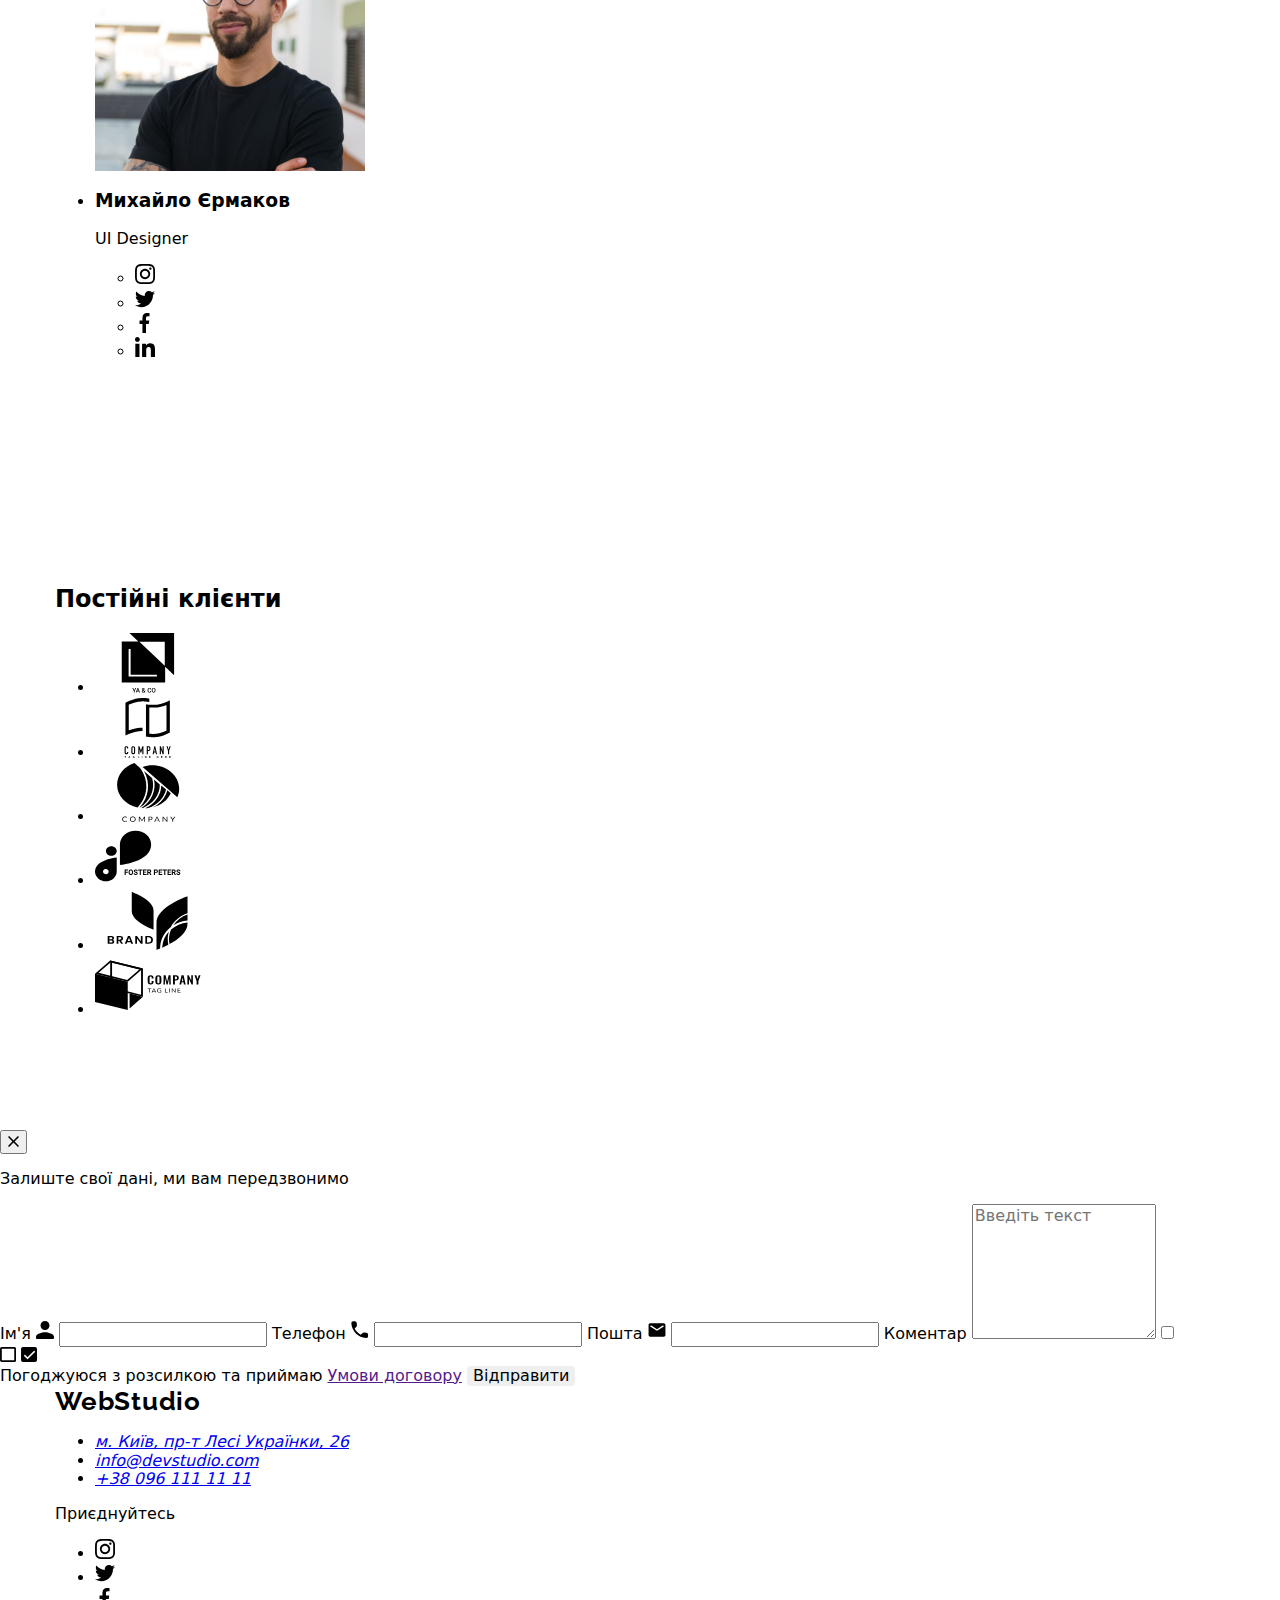
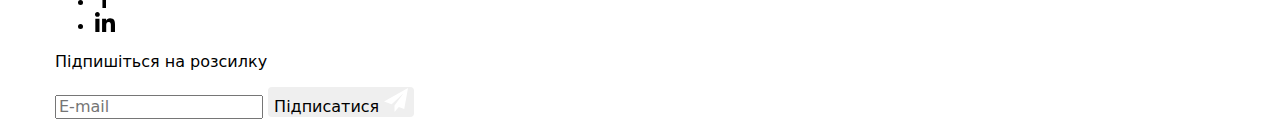
==== commit 0383969f: "добавляет оформление секции услуги" ====
--- a/index.html
+++ b/index.html
@@ -95,36 +95,36 @@
         </div>
       </section>
       <!-- Секція чим ми займаємось -->
-      <section class="services section">
+      <section class="section services">
         <div class="container">
-          <h2 class="services-title title">Чим ми займаємося</h2>
-          <ul class="services-list list">
-            <li class="services-item">
+          <h2 class="services__title">Чим ми займаємося</h2>
+          <ul class="services__list">
+            <li class="services-card">
               <img
                 src="./images/services-image-1.jpg"
                 alt="людина працює з планшетом з клавіатурою"
                 width="370"
                 class="image"
               />
-              <h3 class="services-subtitle">Десктопні додатки</h3>
-            </li>
-            <li class="services-item">
+              <h3 class="services-card__title">Десктопні додатки</h3>
+            </li>
+            <li class="services-card">
               <img
                 src="./images/services-image-2.jpg"
                 alt="людина працює з ноутбуком та з телефоном"
                 width="370"
                 class="image"
               />
-              <h3 class="services-subtitle">Мобільні додатки</h3>
-            </li>
-            <li class="services-item">
+              <h3 class="services-card__title">Мобільні додатки</h3>
+            </li>
+            <li class="services-card">
               <img
                 src="./images/services-image-3.jpg"
                 alt="людина тримає планшет з палітрою"
                 width="370"
                 class="image"
               />
-              <h3 class="services-subtitle">Дизайнерські рішення</h3>
+              <h3 class="services-card__title">Дизайнерські рішення</h3>
             </li>
           </ul>
         </div>
--- a/css/main.css
+++ b/css/main.css
@@ -256,7 +256,7 @@
   text-decoration: none;
 }
 
-.features-list, .page-header-contacts, .site-navigation__list {
+.services__list, .features-list, .page-header-contacts, .site-navigation__list {
   list-style: none;
   margin: 0;
   padding: 0;
@@ -302,6 +302,10 @@
 .section {
   padding-top: 94px;
   padding-bottom: 94px;
+}
+
+.image {
+  display: block;
 }
 
 .button, .button-secondary, .button--primary, .form-send-out__button--primary {
@@ -564,4 +568,54 @@
   letter-spacing: 0.03em;
   color: #757575;
   margin: 0;
+}
+
+.services {
+  padding-top: 0;
+}
+
+.services__title {
+  font-family: "Roboto", sans-serif;
+  font-style: normal;
+  font-weight: 700;
+  font-size: 36px;
+  line-height: 1.17;
+  letter-spacing: 0.03em;
+  color: #212121;
+  text-align: center;
+  margin-top: 0;
+  margin-bottom: 50px;
+}
+
+.services__list {
+  display: -webkit-box;
+  display: -ms-flexbox;
+  display: flex;
+  -webkit-box-pack: justify;
+      -ms-flex-pack: justify;
+          justify-content: space-between;
+}
+
+.services-card {
+  position: relative;
+}
+
+.services-card__title {
+  position: absolute;
+  bottom: 0;
+  left: 0;
+  width: 100%;
+  font-family: "Roboto", sans-serif;
+  font-style: normal;
+  font-weight: 700;
+  font-size: 14px;
+  line-height: 1.14;
+  letter-spacing: 0.03em;
+  color: #ffffff;
+  text-align: center;
+  text-transform: uppercase;
+  margin: 0;
+  padding-top: 27px;
+  padding-bottom: 27px;
+  background-color: rgba(47, 48, 58, 0.8);
 }/*# sourceMappingURL=main.css.map */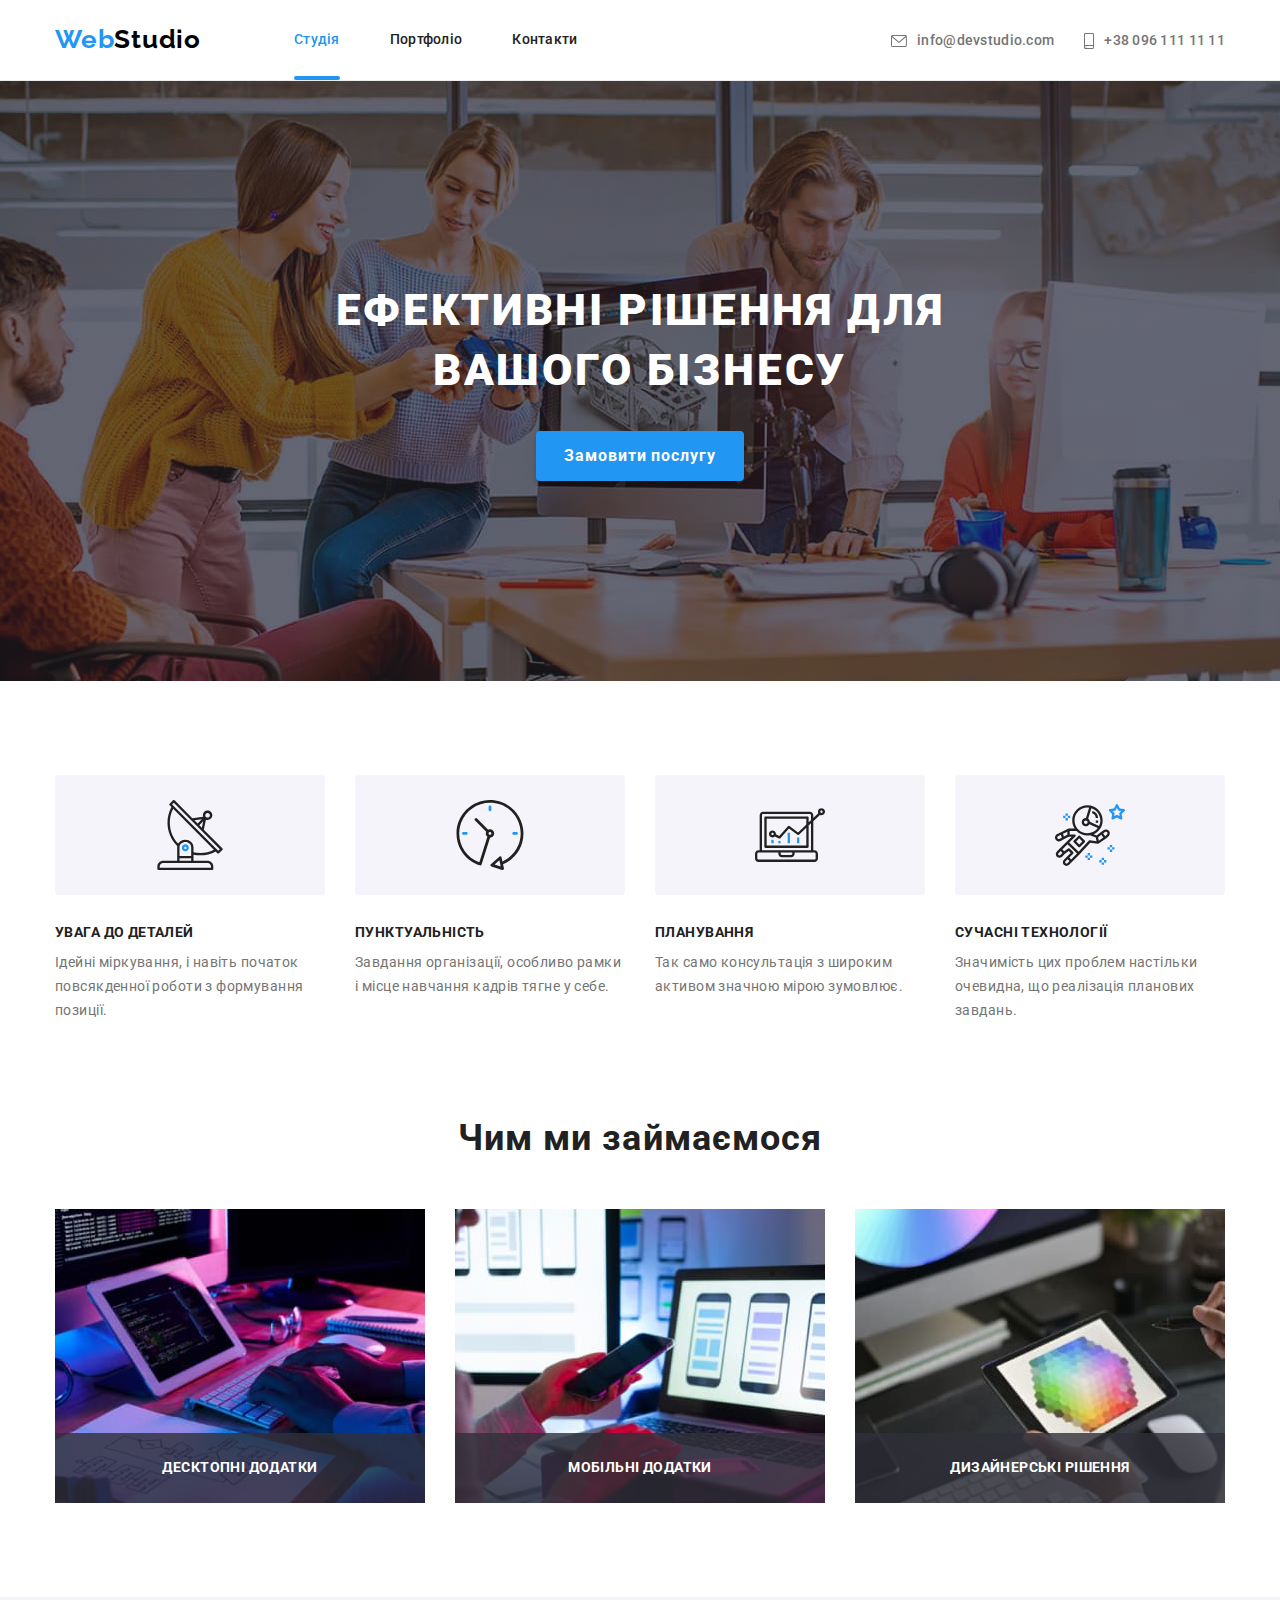
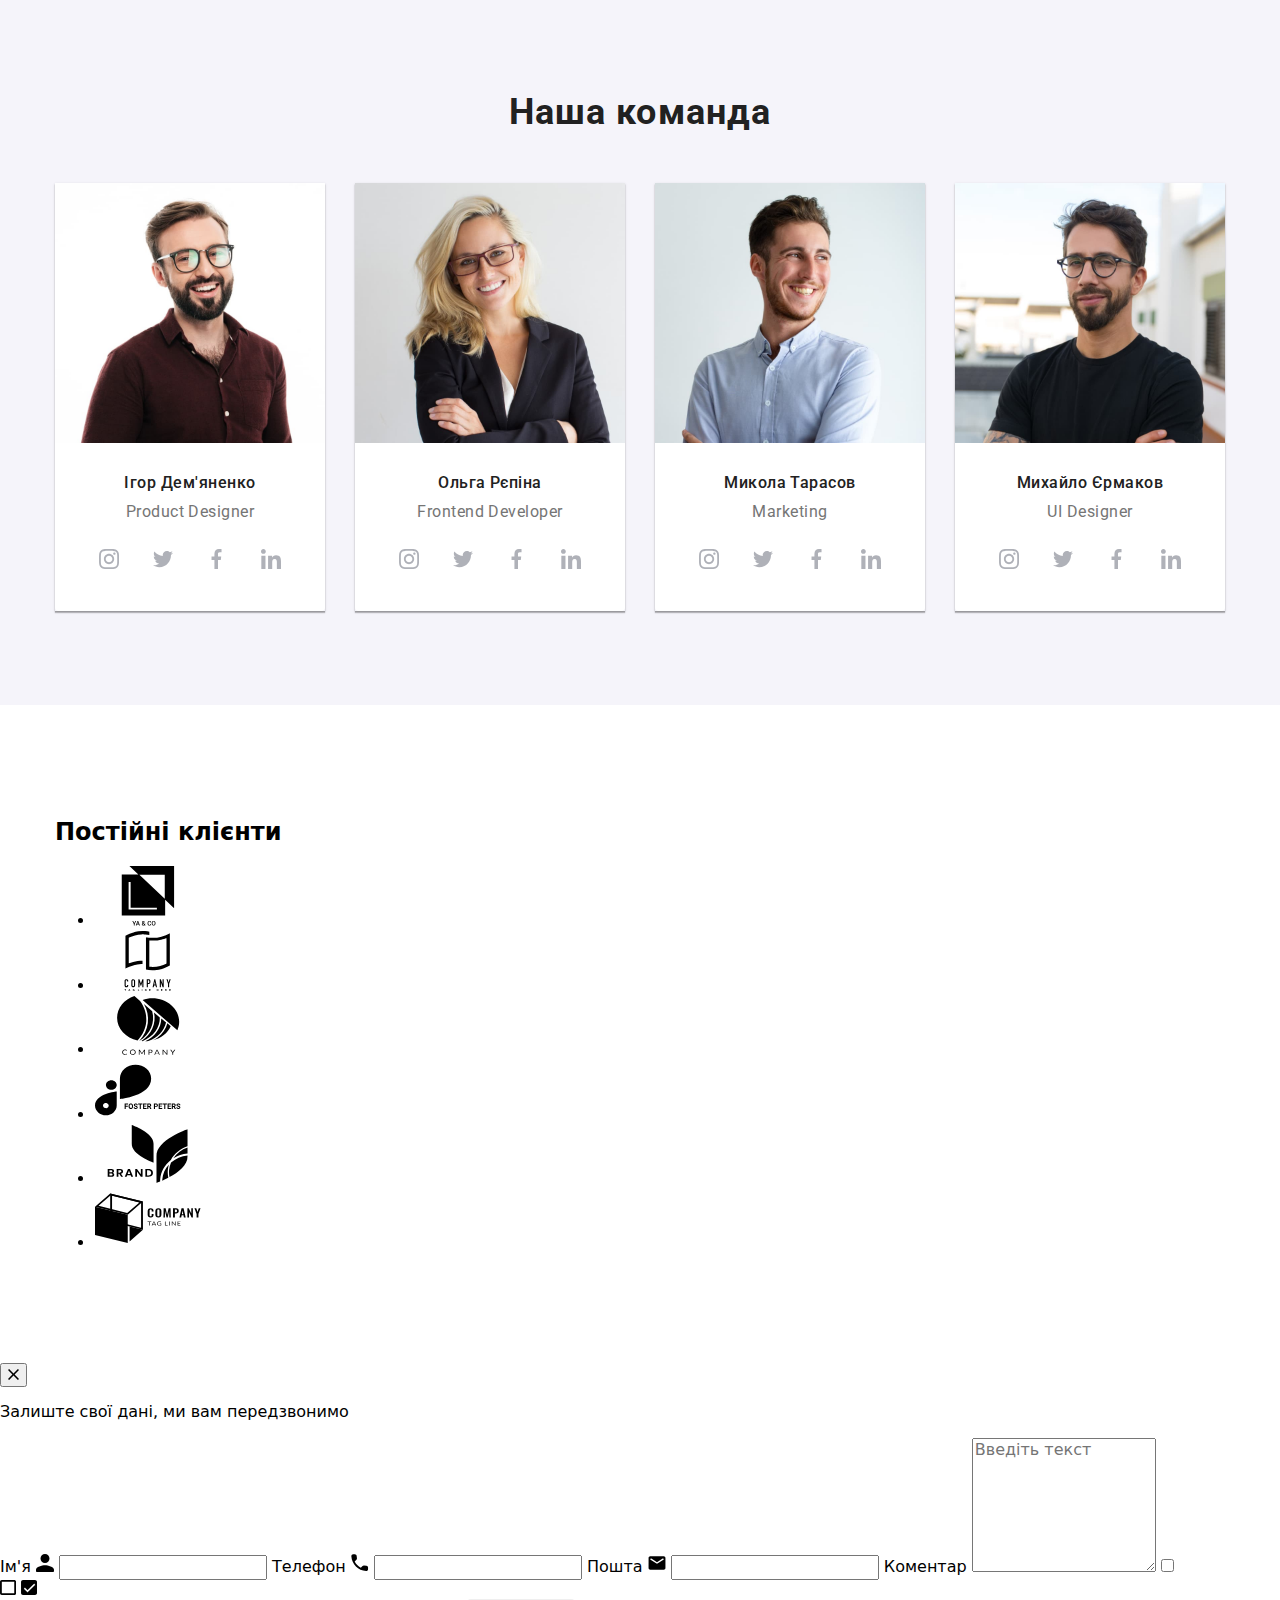
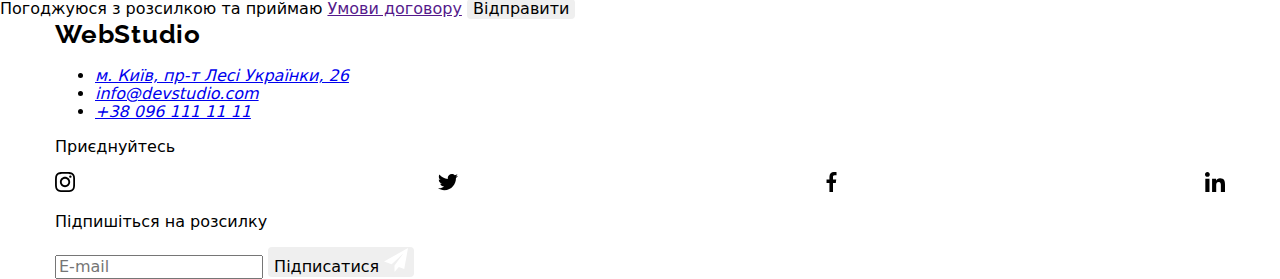
==== commit cb27b9cb: "добавляет оформление секции команда" ====
--- a/index.html
+++ b/index.html
@@ -130,10 +130,10 @@
         </div>
       </section>
       <!-- Секція наша команда -->
-      <section class="team section">
+      <section class="section team">
         <div class="container">
-          <h2 class="team-title title">Наша команда</h2>
-          <ul class="team-list list">
+          <h2 class="team__title">Наша команда</h2>
+          <ul class="team-list">
             <li class="team-card">
               <img
                 src="./images/team-image-1.jpg"
@@ -141,38 +141,38 @@
                 width="270"
                 class="image"
               />
-              <div class="card-footer">
-                <h3 class="team-subtitle">Ігор Дем'яненко</h3>
-                <p lang="en" class="position">Product Designer</p>
-                <ul class="social-list list">
-                  <li class="social-media">
-                    <a class="link" href="" aria-label="Інстаграм">
+              <div class="team-card__footer">
+                <h3 class="team-card__title">Ігор Дем'яненко</h3>
+                <p lang="en" class="team-card__position">Product Designer</p>
+                <ul class="social-medias">
+                  <li class="social-medias__item">
+                    <a class="social-medias__link" href="" aria-label="Інстаграм">
                       <span class="visually-hidden">Instagram</span>
-                      <svg class="icon-instagram icon" width="20" height="20">
+                      <svg class="social-medias__icon" width="20" height="20">
                         <use href="./images/icons.svg#icon-instagram"></use>
                       </svg>
                     </a>
                   </li>
-                  <li class="social-media">
-                    <a class="link" href="" aria-label="Твітер">
+                  <li class="social-medias__item">
+                    <a class="social-medias__link" href="" aria-label="Твітер">
                       <span class="visually-hidden">Twitter</span>
-                      <svg class="icon-twitter icon" width="20" height="20">
+                      <svg class="social-medias__icon" width="20" height="20">
                         <use href="./images/icons.svg#icon-twitter"></use>
                       </svg>
                     </a>
                   </li>
-                  <li class="social-media">
-                    <a class="link" href="" aria-label="Фейсбук">
+                  <li class="social-medias__item">
+                    <a class="social-medias__link" href="" aria-label="Фейсбук">
                       <span class="visually-hidden">Facebook</span>
-                      <svg class="icon-facebook icon" width="20" height="20">
+                      <svg class="social-medias__icon" width="20" height="20">
                         <use href="./images/icons.svg#icon-facebook"></use>
                       </svg>
                     </a>
                   </li>
-                  <li class="social-media">
-                    <a class="link" href="" aria-label="Лінкед-ін">
+                  <li class="social-medias__item">
+                    <a class="social-medias__link" href="" aria-label="Лінкед-ін">
                       <span class="visually-hidden">LinkedIn</span>
-                      <svg class="icon-linkedin icon" width="20" height="20">
+                      <svg class="social-medias__icon" width="20" height="20">
                         <use href="./images/icons.svg#icon-linkedin"></use>
                       </svg>
                     </a>
@@ -187,38 +187,38 @@
                 width="270"
                 class="image"
               />
-              <div class="card-footer">
-                <h3 class="team-subtitle">Ольга Рєпіна</h3>
-                <p lang="en" class="position">Frontend Developer</p>
-                <ul class="social-list list">
-                  <li class="social-media">
-                    <a class="link" href="" aria-label="Інстаграм">
+              <div class="team-card__footer">
+                <h3 class="team-card__title">Ольга Рєпіна</h3>
+                <p lang="en" class="team-card__position">Frontend Developer</p>
+                <ul class="social-medias">
+                  <li class="social-medias__item">
+                    <a class="social-medias__link" href="" aria-label="Інстаграм">
                       <span class="visually-hidden">Instagram</span>
-                      <svg class="icon-instagram icon" width="20" height="20">
+                      <svg class="social-medias__icon" width="20" height="20">
                         <use href="./images/icons.svg#icon-instagram"></use>
                       </svg>
                     </a>
                   </li>
-                  <li class="social-media">
-                    <a class="link" href="" aria-label="Твітер">
+                  <li class="social-medias__item">
+                    <a class="social-medias__link" href="" aria-label="Твітер">
                       <span class="visually-hidden">Twitter</span>
-                      <svg class="icon-twitter icon" width="20" height="20">
+                      <svg class="social-medias__icon" width="20" height="20">
                         <use href="./images/icons.svg#icon-twitter"></use>
                       </svg>
                     </a>
                   </li>
-                  <li class="social-media">
-                    <a class="link" href="" aria-label="Фейсбук">
+                  <li class="social-medias__item">
+                    <a class="social-medias__link" href="" aria-label="Фейсбук">
                       <span class="visually-hidden">Facebook</span>
-                      <svg class="icon-facebook icon" width="20" height="20">
+                      <svg class="social-medias__icon" width="20" height="20">
                         <use href="./images/icons.svg#icon-facebook"></use>
                       </svg>
                     </a>
                   </li>
-                  <li class="social-media">
-                    <a class="link" href="" aria-label="Лінкед-ін">
+                  <li class="social-medias__item">
+                    <a class="social-medias__link" href="" aria-label="Лінкед-ін">
                       <span class="visually-hidden">LinkedIn</span>
-                      <svg class="icon-linkedin icon" width="20" height="20">
+                      <svg class="social-medias__icon" width="20" height="20">
                         <use href="./images/icons.svg#icon-linkedin"></use>
                       </svg>
                     </a>
@@ -233,38 +233,38 @@
                 width="270"
                 class="image"
               />
-              <div class="card-footer">
-                <h3 class="team-subtitle">Микола Тарасов</h3>
-                <p lang="en" class="position">Marketing</p>
-                <ul class="social-list list">
-                  <li class="social-media">
-                    <a class="link" href="" aria-label="Інстаграм">
+              <div class="team-card__footer">
+                <h3 class="team-card__title">Микола Тарасов</h3>
+                <p lang="en" class="team-card__position">Marketing</p>
+                <ul class="social-medias">
+                  <li class="social-medias__item">
+                    <a class="social-medias__link" href="" aria-label="Інстаграм">
                       <span class="visually-hidden">Instagram</span>
-                      <svg class="icon-instagram icon" width="20" height="20">
+                      <svg class="social-medias__icon" width="20" height="20">
                         <use href="./images/icons.svg#icon-instagram"></use>
                       </svg>
                     </a>
                   </li>
-                  <li class="social-media">
-                    <a class="link" href="" aria-label="Твітер">
+                  <li class="social-medias__item">
+                    <a class="social-medias__link" href="" aria-label="Твітер">
                       <span class="visually-hidden">Twitter</span>
-                      <svg class="icon-twitter icon" width="20" height="20">
+                      <svg class="social-medias__icon" width="20" height="20">
                         <use href="./images/icons.svg#icon-twitter"></use>
                       </svg>
                     </a>
                   </li>
-                  <li class="social-media">
-                    <a class="link" href="" aria-label="Фейсбук">
+                  <li class="social-medias__item">
+                    <a class="social-medias__link" href="" aria-label="Фейсбук">
                       <span class="visually-hidden">Facebook</span>
-                      <svg class="icon-facebook icon" width="20" height="20">
+                      <svg class="social-medias__icon" width="20" height="20">
                         <use href="./images/icons.svg#icon-facebook"></use>
                       </svg>
                     </a>
                   </li>
-                  <li class="social-media">
-                    <a class="link" href="" aria-label="Лінкед-ін">
+                  <li class="social-medias__item">
+                    <a class="social-medias__link" href="" aria-label="Лінкед-ін">
                       <span class="visually-hidden">LinkedIn</span>
-                      <svg class="icon-linkedin icon" width="20" height="20">
+                      <svg class="social-medias__icon" width="20" height="20">
                         <use href="./images/icons.svg#icon-linkedin"></use>
                       </svg>
                     </a>
@@ -279,38 +279,38 @@
                 width="270"
                 class="image"
               />
-              <div class="card-footer">
-                <h3 class="team-subtitle">Михайло Єрмаков</h3>
-                <p lang="en" class="position">UI Designer</p>
-                <ul class="social-list list">
-                  <li class="social-media">
-                    <a class="link" href="" aria-label="Інстаграм">
+              <div class="team-card__footer">
+                <h3 class="team-card__title">Михайло Єрмаков</h3>
+                <p lang="en" class="team-card__position">UI Designer</p>
+                <ul class="social-medias">
+                  <li class="social-medias__item">
+                    <a class="social-medias__link" href="" aria-label="Інстаграм">
                       <span class="visually-hidden">Instagram</span>
-                      <svg class="icon-instagram icon" width="20" height="20">
+                      <svg class="social-medias__icon" width="20" height="20">
                         <use href="./images/icons.svg#icon-instagram"></use>
                       </svg>
                     </a>
                   </li>
-                  <li class="social-media">
-                    <a class="link" href="" aria-label="Твітер">
+                  <li class="social-medias__item">
+                    <a class="social-medias__link" href="" aria-label="Твітер">
                       <span class="visually-hidden">Twitter</span>
-                      <svg class="icon-twitter icon" width="20" height="20">
+                      <svg class="social-medias__icon" width="20" height="20">
                         <use href="./images/icons.svg#icon-twitter"></use>
                       </svg>
                     </a>
                   </li>
-                  <li class="social-media">
-                    <a class="link" href="" aria-label="Фейсбук">
+                  <li class="social-medias__item">
+                    <a class="social-medias__link" href="" aria-label="Фейсбук">
                       <span class="visually-hidden">Facebook</span>
-                      <svg class="icon-facebook icon" width="20" height="20">
+                      <svg class="social-medias__icon" width="20" height="20">
                         <use href="./images/icons.svg#icon-facebook"></use>
                       </svg>
                     </a>
                   </li>
-                  <li class="social-media">
-                    <a class="link" href="" aria-label="Лінкед-ін">
+                  <li class="social-medias__item">
+                    <a class="social-medias__link" href="" aria-label="Лінкед-ін">
                       <span class="visually-hidden">LinkedIn</span>
-                      <svg class="icon-linkedin icon" width="20" height="20">
+                      <svg class="social-medias__icon" width="20" height="20">
                         <use href="./images/icons.svg#icon-linkedin"></use>
                       </svg>
                     </a>
@@ -458,7 +458,7 @@
         </div>
         <div class="social-links">
           <p class="footer-title">Приєднуйтесь</p>
-          <ul class="social-list list">
+          <ul class="social-medias">
             <li class="social-media">
               <a href="" class="link footer-link" aria-label="Інстаграм">
                 <span class="visually-hidden">Instagram</span>
--- a/css/main.css
+++ b/css/main.css
@@ -256,13 +256,13 @@
   text-decoration: none;
 }
 
-.services__list, .features-list, .page-header-contacts, .site-navigation__list {
+.social-medias, .team-list, .services__list, .features-list, .page-header-contacts, .site-navigation__list {
   list-style: none;
   margin: 0;
   padding: 0;
 }
 
-.features-card__thumb, .form-send-out__button--primary {
+.social-medias__link, .features-card__thumb, .form-send-out__button--primary {
   display: -webkit-box;
   display: -ms-flexbox;
   display: flex;
@@ -277,6 +277,17 @@
 .hero {
   background-position: center;
   background-repeat: no-repeat;
+}
+
+.team__title, .services__title {
+  font-family: "Roboto", sans-serif;
+  font-style: normal;
+  font-weight: 700;
+  font-size: 36px;
+  line-height: 1.17;
+  letter-spacing: 0.03em;
+  color: #212121;
+  text-align: center;
 }
 
 .visually-hidden {
@@ -575,14 +586,6 @@
 }
 
 .services__title {
-  font-family: "Roboto", sans-serif;
-  font-style: normal;
-  font-weight: 700;
-  font-size: 36px;
-  line-height: 1.17;
-  letter-spacing: 0.03em;
-  color: #212121;
-  text-align: center;
   margin-top: 0;
   margin-bottom: 50px;
 }
@@ -618,4 +621,84 @@
   padding-top: 27px;
   padding-bottom: 27px;
   background-color: rgba(47, 48, 58, 0.8);
+}
+
+.team {
+  background-color: #F5F4FA;
+}
+
+.team__title {
+  margin-top: 0;
+  margin-bottom: 50px;
+}
+
+.team-list {
+  display: -webkit-box;
+  display: -ms-flexbox;
+  display: flex;
+  -webkit-box-pack: justify;
+      -ms-flex-pack: justify;
+          justify-content: space-between;
+}
+
+.team-card {
+  -webkit-box-shadow: 0px 1px 3px rgba(0, 0, 0, 0.12), 0px 1px 1px rgba(0, 0, 0, 0.14), 0px 2px 1px rgba(0, 0, 0, 0.2);
+          box-shadow: 0px 1px 3px rgba(0, 0, 0, 0.12), 0px 1px 1px rgba(0, 0, 0, 0.14), 0px 2px 1px rgba(0, 0, 0, 0.2);
+}
+
+.team-card__footer {
+  padding: 30px 32px;
+  background-color: #FFFFFF;
+  border-radius: 0 0 4px 4px;
+}
+
+.team-card__title {
+  font-family: "Roboto", sans-serif;
+  font-style: normal;
+  font-weight: 500;
+  font-size: 16px;
+  line-height: 1.19;
+  letter-spacing: 0.03em;
+  color: #212121;
+  text-align: center;
+  margin-top: 0;
+  margin-bottom: 10px;
+}
+
+.team-card__position {
+  font-family: "Roboto", sans-serif;
+  font-style: normal;
+  font-weight: 400;
+  font-size: 16px;
+  line-height: 1.19;
+  letter-spacing: 0.03em;
+  color: #757575;
+  text-align: center;
+  margin: 0 0 16px 0;
+}
+
+.social-medias {
+  display: -webkit-box;
+  display: -ms-flexbox;
+  display: flex;
+  -webkit-box-pack: justify;
+      -ms-flex-pack: justify;
+          justify-content: space-between;
+}
+
+.social-medias__link {
+  width: 44px;
+  height: 44px;
+  border-radius: 50%;
+  color: #AFB1B8;
+  -webkit-transition: color 250ms cubic-bezier(0.4, 0, 0.2, 1), background-color 250ms cubic-bezier(0.4, 0, 0.2, 1);
+  transition: color 250ms cubic-bezier(0.4, 0, 0.2, 1), background-color 250ms cubic-bezier(0.4, 0, 0.2, 1);
+}
+.social-medias__link:hover, .social-medias__link:focus {
+  color: #ffffff;
+  background-color: #2196F3;
+}
+
+.social-medias__icon {
+  fill: currentColor;
 }/*# sourceMappingURL=main.css.map */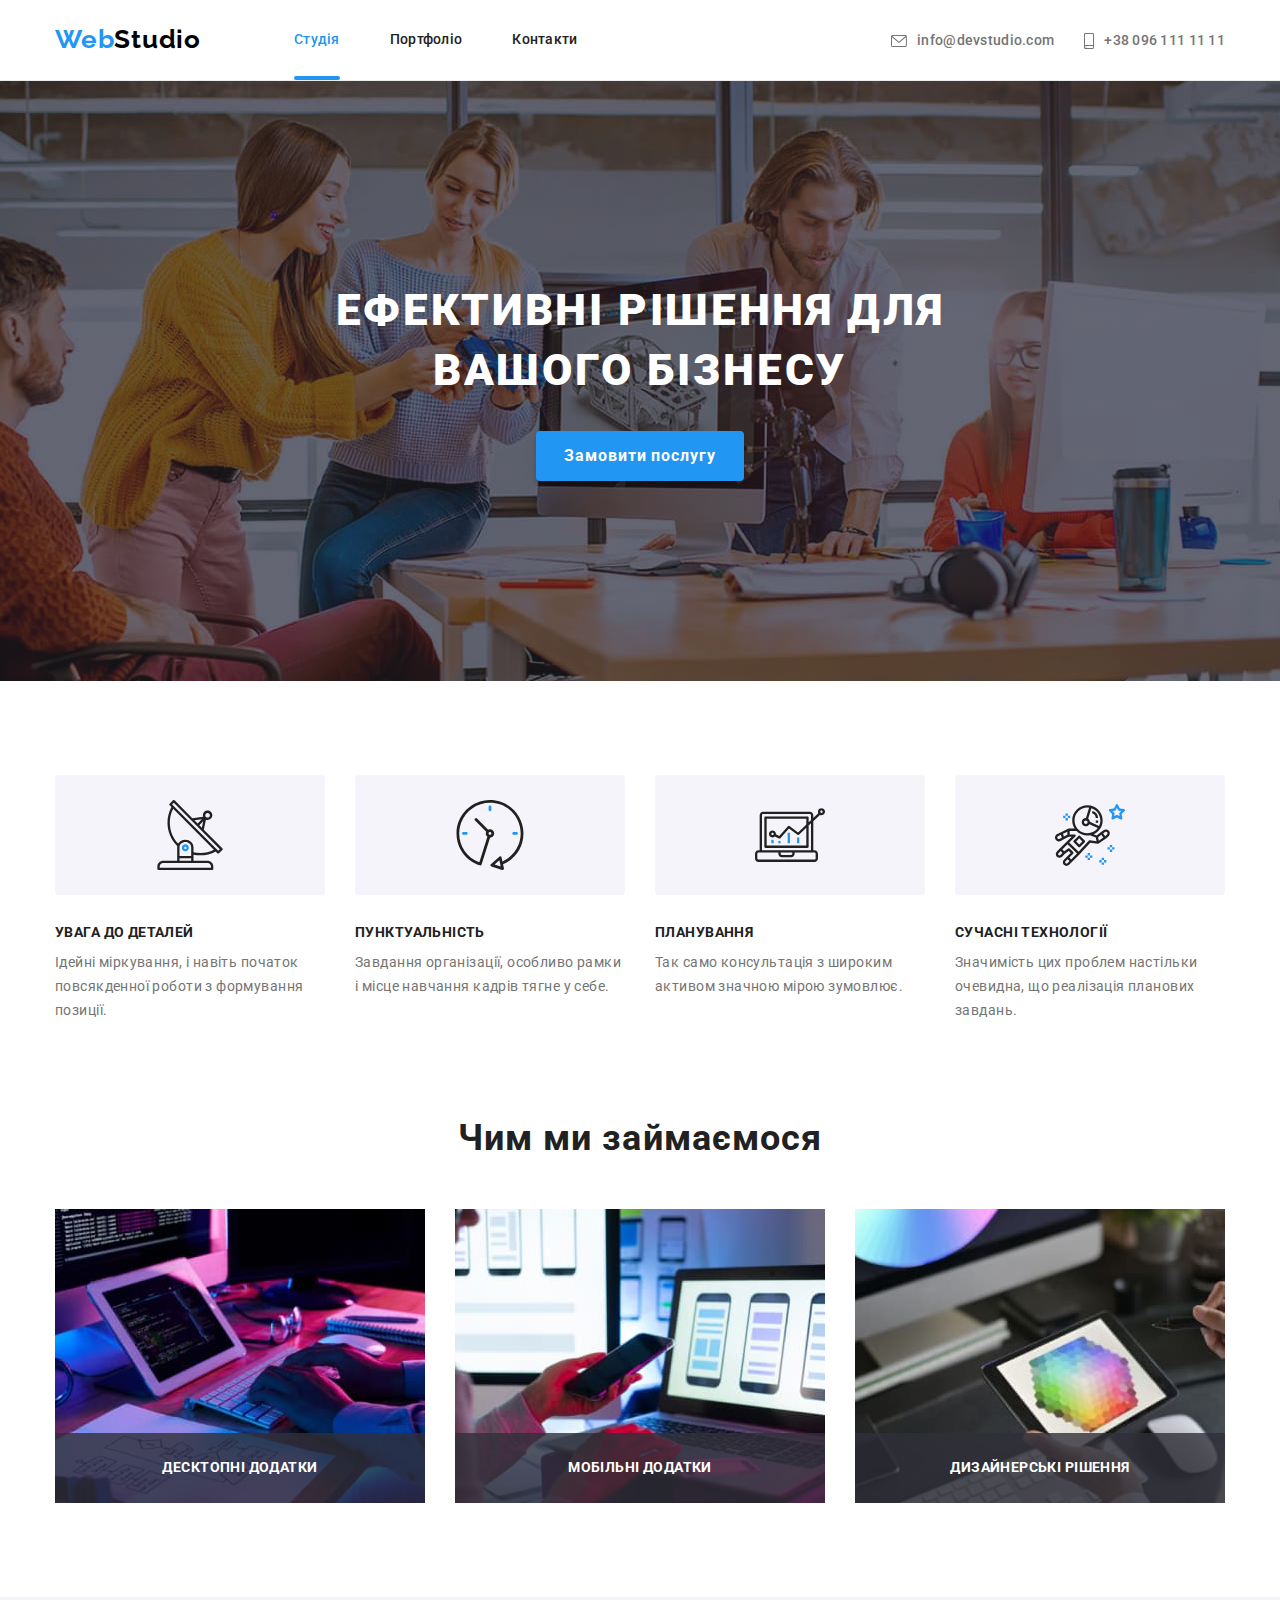
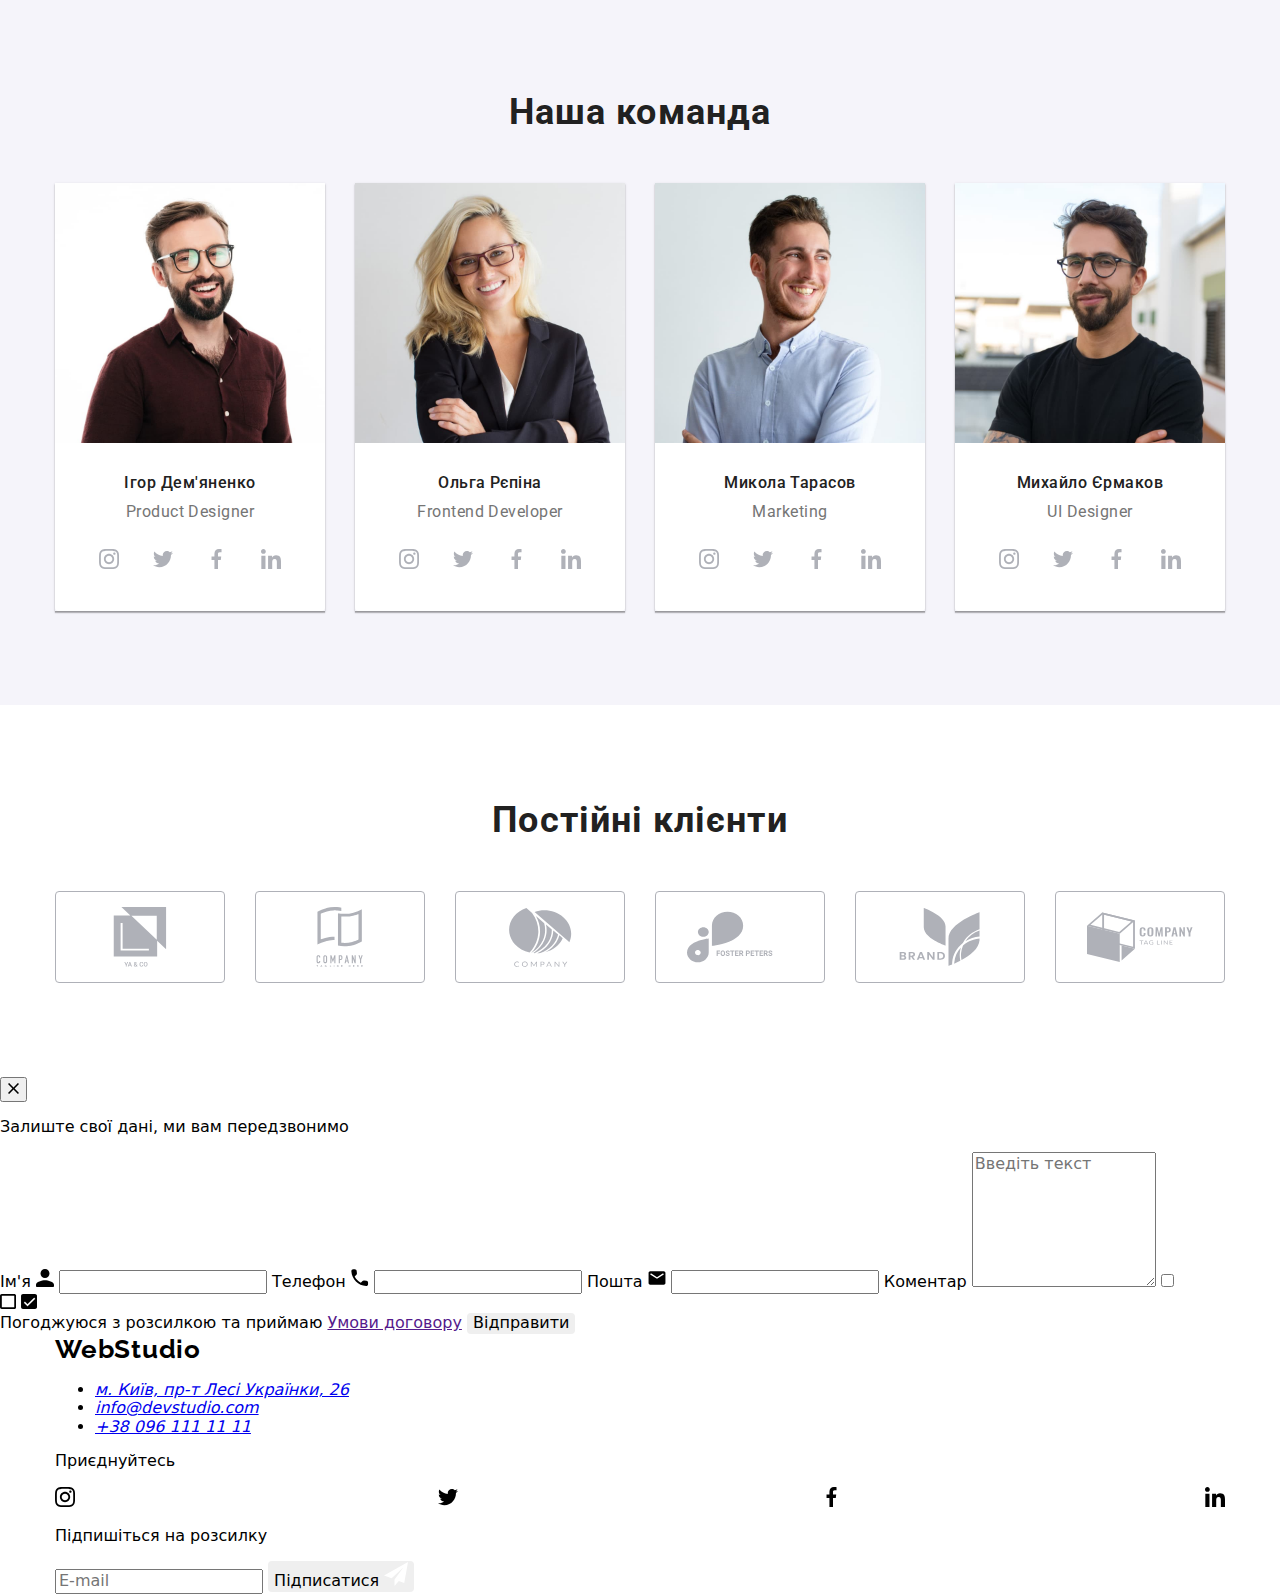
==== commit fb41a551: "добавляет оформление секции клиентов" ====
--- a/index.html
+++ b/index.html
@@ -322,54 +322,54 @@
         </div>
       </section>
       <!-- Секція постійні клієнти -->
-      <section class="clients section">
+      <section class="section clients">
         <div class="container">
-          <h2 class="clients-title title">Постійні клієнти</h2>
-          <ul class="companies-list list">
-            <li class="companies-item">
-              <a href="" class="link" aria-label="Я енд ко">
+          <h2 class="clients__title">Постійні клієнти</h2>
+          <ul class="clients__list">
+            <li class="clients__item">
+              <a href="" class="clients__link" aria-label="Я енд ко">
                 <span class="visually-hidden">Ya & Co</span>
-                <svg class="icon" width="106" height="60">
+                <svg class="clients__icon" width="106" height="60">
                   <use href="./images/icons.svg#icon-company-1"></use>
                 </svg>
               </a>
             </li>
-            <li class="companies-item">
-              <a href="" class="link" aria-label="компані тєг лайн хір">
+            <li class="clients__item">
+              <a href="" class="clients__link" aria-label="компані тєг лайн хір">
                 <span class="visually-hidden">Compani tag line here</span>
-                <svg class="icon" width="106" height="60">
+                <svg class="clients__icon" width="106" height="60">
                   <use href="./images/icons.svg#icon-company-2"></use>
                 </svg>
               </a>
             </li>
-            <li class="companies-item">
-              <a href="" class="link" aria-label="Компані">
+            <li class="clients__item">
+              <a href="" class="clients__link" aria-label="Компані">
                 <span class="visually-hidden">Company</span>
-                <svg class="icon" width="106" height="60">
+                <svg class="clients__icon" width="106" height="60">
                   <use href="./images/icons.svg#icon-company-3"></use>
                 </svg>
               </a>
             </li>
-            <li class="companies-item">
-              <a href="" class="link" aria-label="Фостер петерс">
+            <li class="clients__item">
+              <a href="" class="clients__link" aria-label="Фостер петерс">
                 <span class="visually-hidden">Foster Peters</span>
-                <svg class="icon" width="106" height="60">
+                <svg class="clients__icon" width="106" height="60">
                   <use href="./images/icons.svg#icon-company-4"></use>
                 </svg>
               </a>
             </li>
-            <li class="companies-item">
-              <a href="" class="link" aria-label="Бренд">
+            <li class="clients__item">
+              <a href="" class="clients__link" aria-label="Бренд">
                 <span class="visually-hidden">Brand</span>
-                <svg class="icon" width="106" height="60">
+                <svg class="clients__icon" width="106" height="60">
                   <use href="./images/icons.svg#icon-company-5"></use>
                 </svg>
               </a>
             </li>
-            <li class="companies-item">
-              <a href="" class="link" aria-label="Компані тег лайн">
+            <li class="clients__item">
+              <a href="" class="clients__link" aria-label="Компані тег лайн">
                 <span class="visually-hidden">Company tag line</span>
-                <svg class="icon" width="106" height="60">
+                <svg class="clients__icon" width="106" height="60">
                   <use href="./images/icons.svg#icon-company-6"></use>
                 </svg>
               </a>
--- a/css/main.css
+++ b/css/main.css
@@ -256,13 +256,13 @@
   text-decoration: none;
 }
 
-.social-medias, .team-list, .services__list, .features-list, .page-header-contacts, .site-navigation__list {
+.clients__list, .social-medias, .team-list, .services__list, .features-list, .page-header-contacts, .site-navigation__list {
   list-style: none;
   margin: 0;
   padding: 0;
 }
 
-.social-medias__link, .features-card__thumb, .form-send-out__button--primary {
+.clients__link, .social-medias__link, .features-card__thumb, .form-send-out__button--primary {
   display: -webkit-box;
   display: -ms-flexbox;
   display: flex;
@@ -279,7 +279,7 @@
   background-repeat: no-repeat;
 }
 
-.team__title, .services__title {
+.clients__title, .team__title, .services__title {
   font-family: "Roboto", sans-serif;
   font-style: normal;
   font-weight: 700;
@@ -701,4 +701,36 @@
 
 .social-medias__icon {
   fill: currentColor;
+}
+
+.clients__title {
+  margin: 0;
+  margin-bottom: 50px;
+}
+
+.clients__list {
+  display: -webkit-box;
+  display: -ms-flexbox;
+  display: flex;
+  -webkit-box-pack: justify;
+      -ms-flex-pack: justify;
+          justify-content: space-between;
+}
+
+.clients__link {
+  border: 1px solid #AFB1B8;
+  border-radius: 4px;
+  color: #AFB1B8;
+  width: 170px;
+  height: 92px;
+  -webkit-transition: color 250ms cubic-bezier(0.4, 0, 0.2, 1), border-color 250ms cubic-bezier(0.4, 0, 0.2, 1);
+  transition: color 250ms cubic-bezier(0.4, 0, 0.2, 1), border-color 250ms cubic-bezier(0.4, 0, 0.2, 1);
+}
+.clients__link:hover, .clients__link:focus {
+  color: #2196F3;
+  border-color: #2196F3;
+}
+
+.clients__icon {
+  fill: currentColor;
 }/*# sourceMappingURL=main.css.map */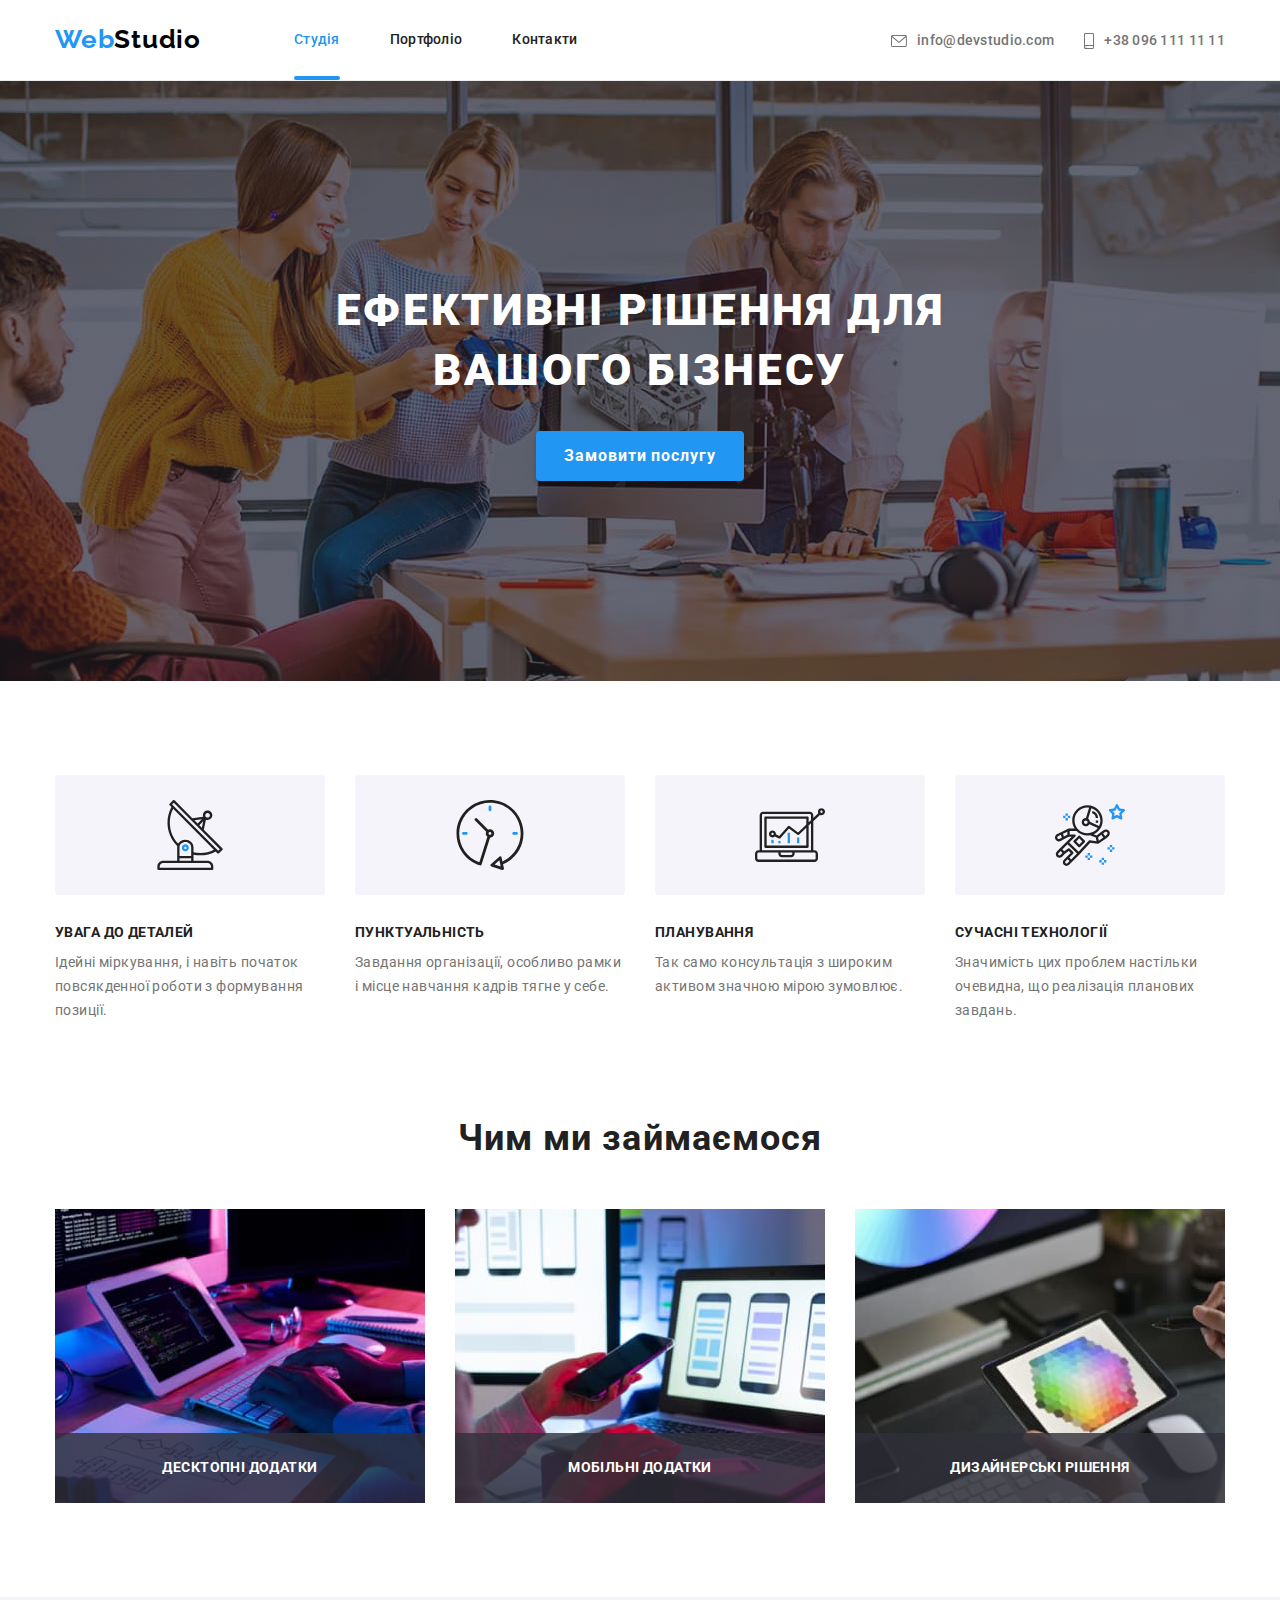
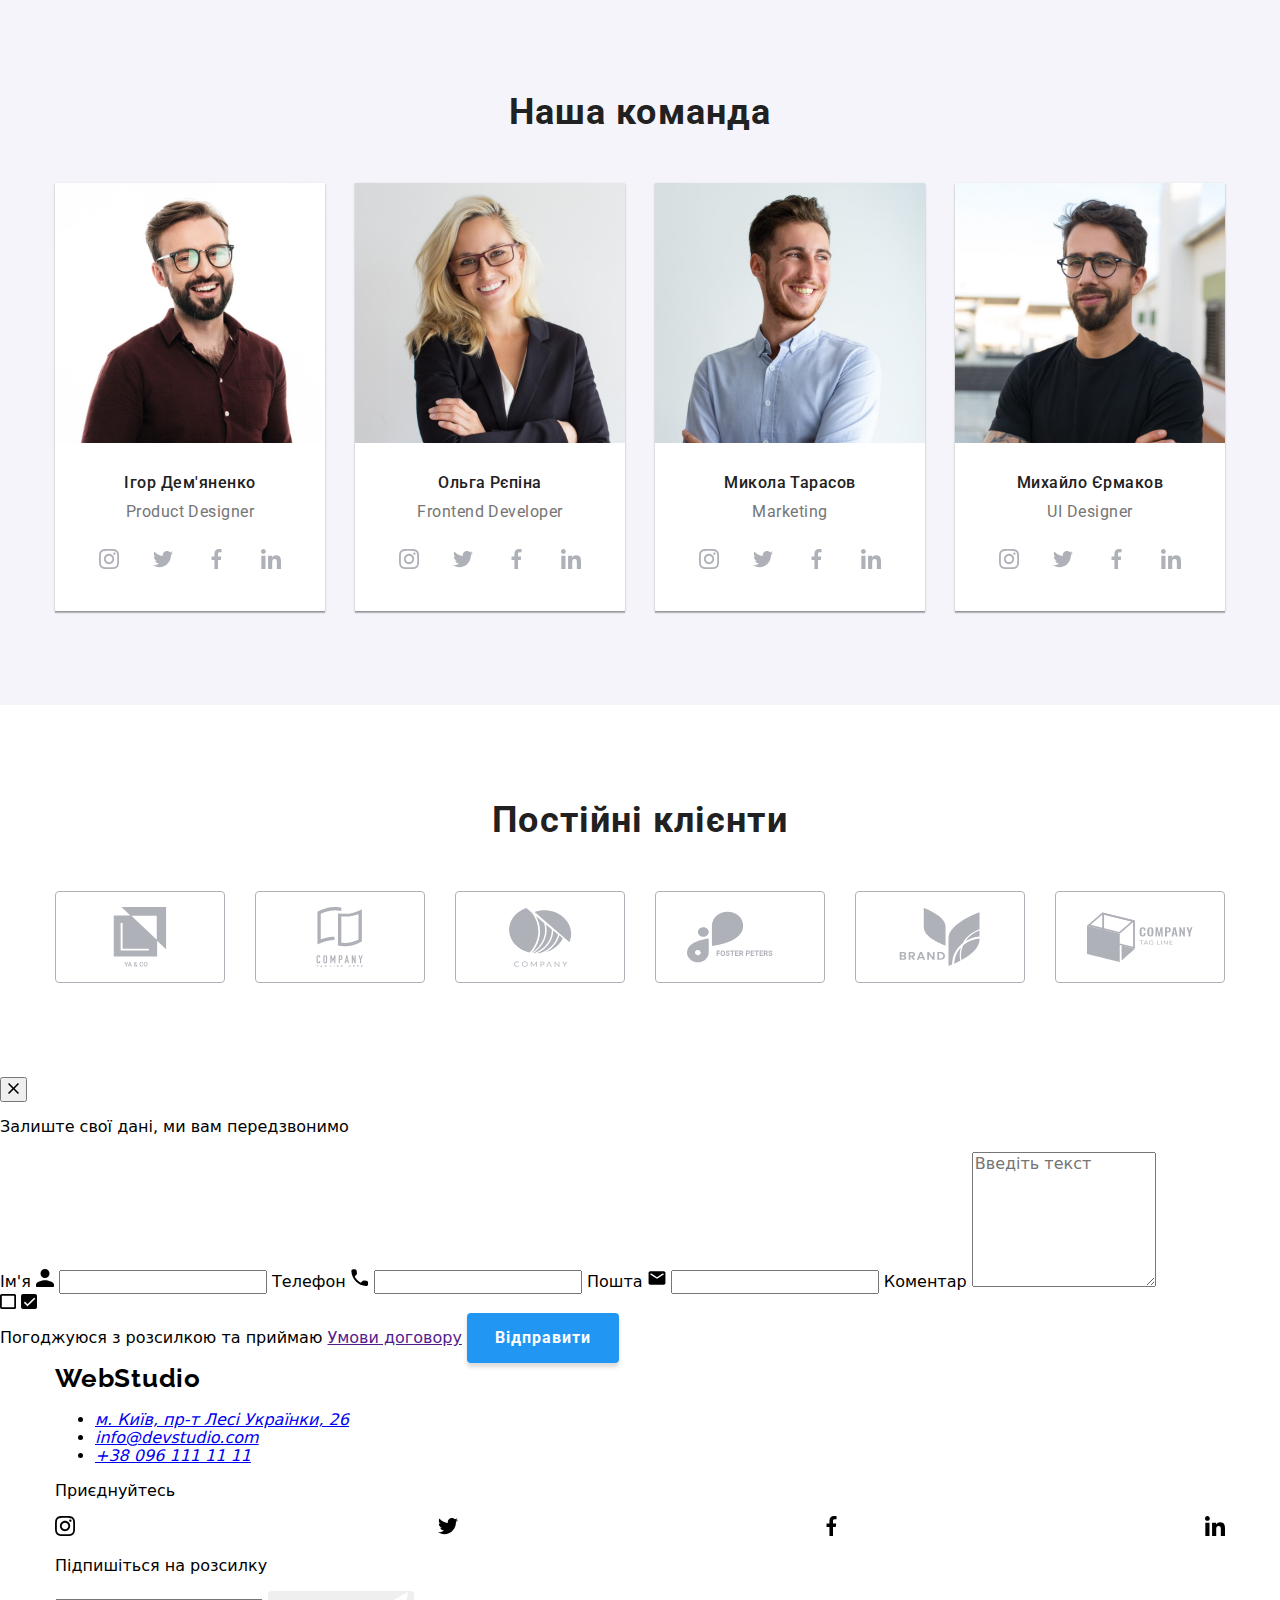
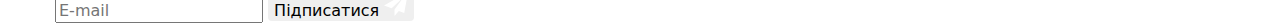
==== commit c5ce5ef4: "добавляет оформление модального окна" ====
--- a/index.html
+++ b/index.html
@@ -380,52 +380,52 @@
       <!-- Модальне вiкно -->
       <div class="back-drop is-hidden" data-modal>
         <div class="modal">
-          <button type="button" class="modal-close" data-modal-close>
-            <svg class="close-icon" width="11" height="11">
+          <button type="button" class="modal__modal-close-button" data-modal-close>
+            <svg class="modal__close-icon" width="11" height="11">
               <use href="./images/icons.svg#icon-close"></use>
             </svg>
           </button>
           <form name="contact-data">
-            <div role="group" class="modal-form" aria-labelledby="modal-head">
-              <p class="modal-header" id="modal-head">Залиште свої дані, ми вам передзвонимо</p>
-              <label class="label form-name">
+            <div role="group" class="contact-data-form" aria-labelledby="modal-head">
+              <p class="contact-data-form__title" id="modal-head">Залиште свої дані, ми вам передзвонимо</p>
+              <label class="сontact-data-form__label">
                 Ім'я
-                <svg class="modal-icon" width="18" height="18">
+                <svg class="contact-data-form__icon" width="18" height="18">
                   <use href="./images/icons.svg#icon-person"></use>
                 </svg>
-                <input type="text" name="name" class="modal-input">
+                <input type="text" name="name" class="сontact-data-form__input">
               </label>
-              <label class="label form-phone">
+              <label class="сontact-data-form__label">
                 Телефон
-                <svg class="modal-icon" width="18" height="18">
+                <svg class="contact-data-form__icon" width="18" height="18">
                   <use href="./images/icons.svg#icon-phone"></use>
                 </svg>
-                <input type="tel" name="phone-number" class="modal-input">
+                <input type="tel" name="phone-number" class="сontact-data-form__input">
               </label>
-              <label class="label form-email">
+              <label class="сontact-data-form__label">
                 Пошта
-                <svg class="modal-icon" width="18" height="18">
+                <svg class="contact-data-form__icon" width="18" height="18">
                   <use href="./images/icons.svg#icon-mail"></use>
                 </svg>
-                <input type="email" name="email" class="modal-input">
+                <input type="email" name="email" class="сontact-data-form__input">
               </label>
-              <label class="label form-comment">
+              <label class="сontact-data-form__label">
                 Коментар
-                <textarea class="modal-comment" name="comment" rows="7" placeholder="Введіть текст"></textarea>
+                <textarea class="contact-data-form__comment" name="comment" rows="7" placeholder="Введіть текст"></textarea>
               </label>
-              <label class="checkbox-label">
-                <input type="checkbox" name="terms" value="agree" class="terms-checkbox">
+              <label class="сontact-data-form__label--checkbox">
+                <input type="checkbox" name="terms" value="agree" class="сontact-data-form__terms-checkbox visually-hidden">
                 <div class="checkbox-group">
-                  <svg class="checkbox-icon" width="16" height="15">
+                  <svg class="checkbox-group__checkbox-icon" width="16" height="15">
                   <use href="./images/icons.svg#icon-checkbox"></use>
                   </svg>
-                  <svg class="checked-icon" width="16" height="15">
+                  <svg class="checkbox-group__checked-icon" width="16" height="15">
                   <use href="./images/icons.svg#icon-checked"></use>
                   </svg>
                   </div>
-                Погоджуюся з розсилкою та приймаю <a href="" class="terms-link">Умови договору</a>
+                Погоджуюся з розсилкою та приймаю <a href="" class="сontact-data-form__link">Умови договору</a>
               </label>
-              <button type="submit" class="button submit-button">Відправити</button>
+              <button type="submit" class="button button--primary contact-data-form__button">Відправити</button>
             </div>
           </form>
         </div>
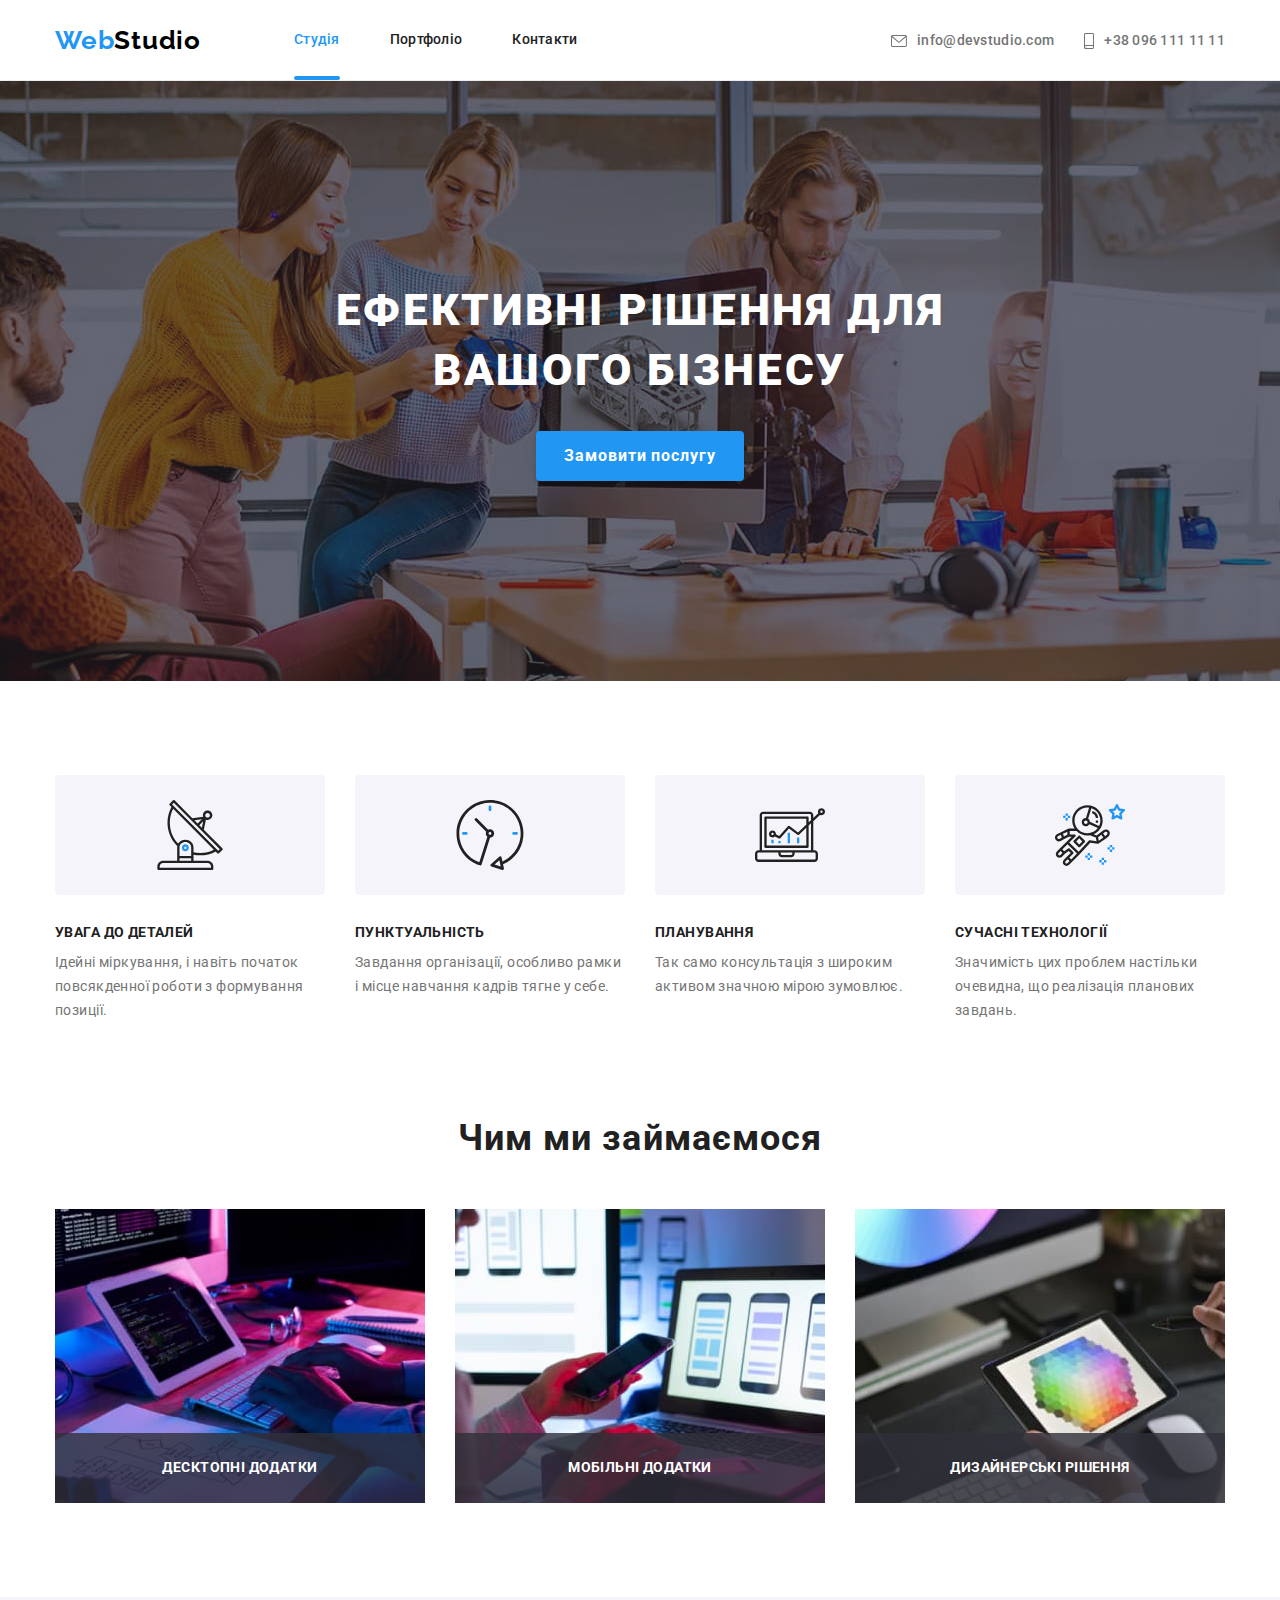
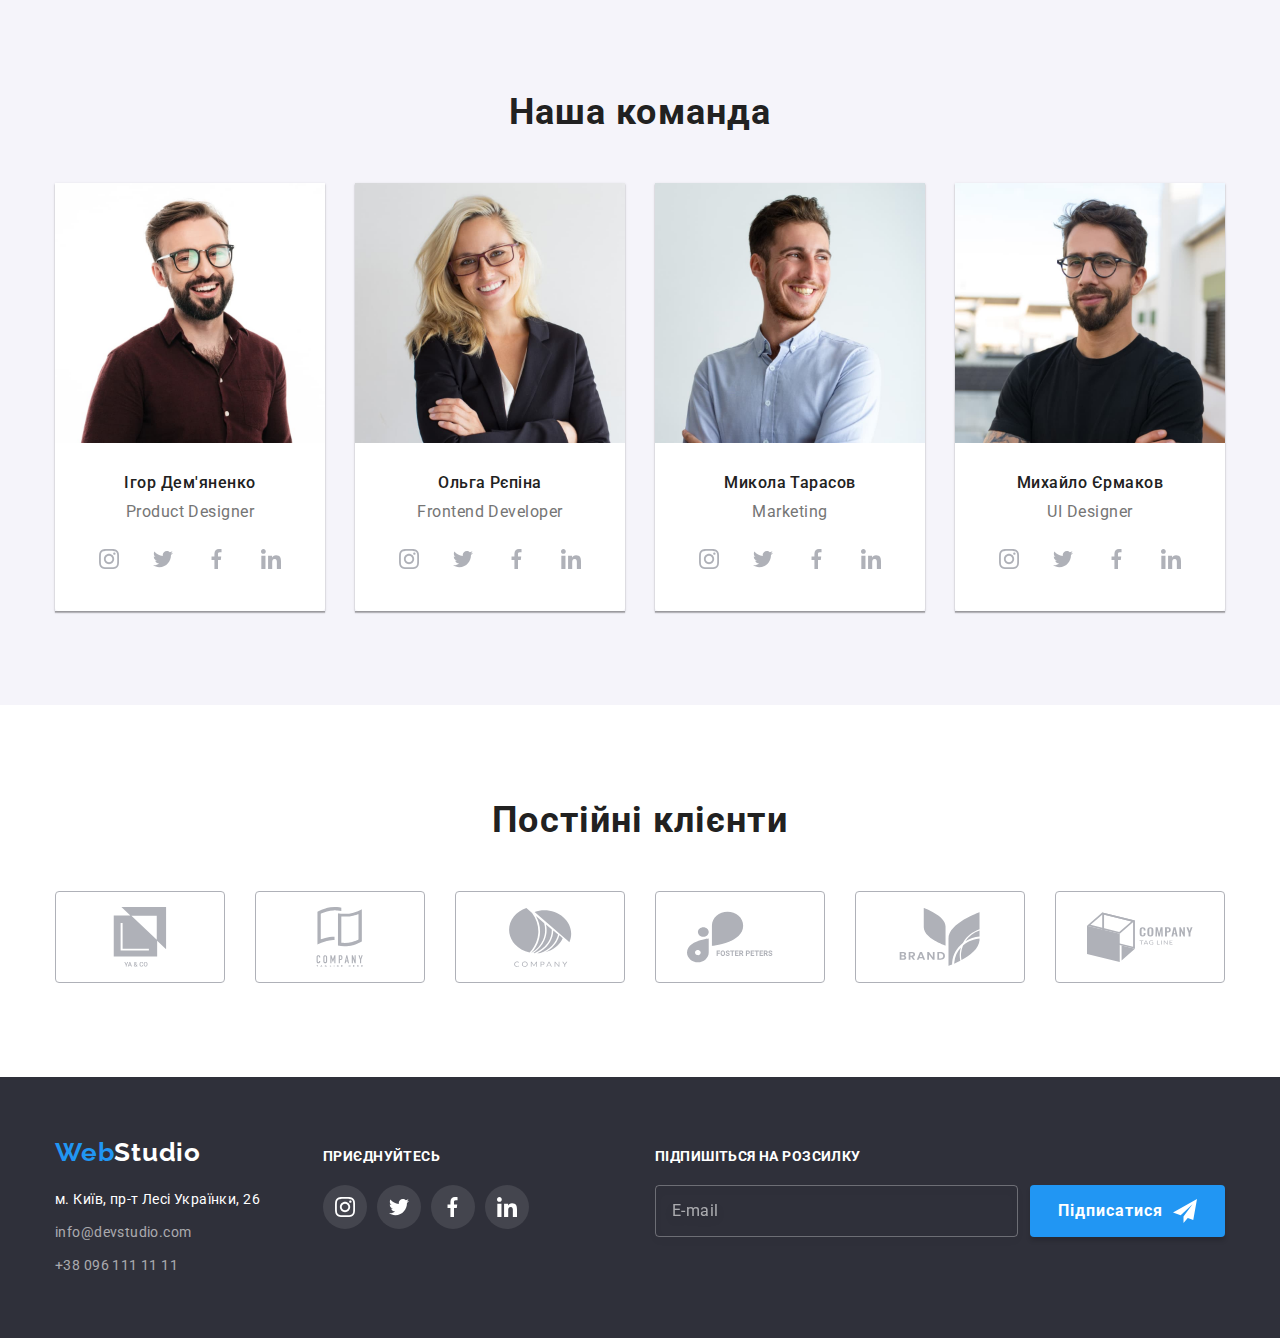
==== commit a6fe52da: "добавляет разметку футера" ====
--- a/index.html
+++ b/index.html
@@ -432,61 +432,61 @@
       </div>
     </main>
     <!-- футер -->
-    <footer class="footer">
-      <div class="container">
+    <footer class="page-footer">
+      <div class="container page-footer__container">
         <div class="logo-adress">
-          <a href="./" class="logo"><span class="accent">Web</span>Studio</a>
-          <address class="adress">
-            <ul class="adress-list list">
-              <li class="adress-item">
+          <a href="./" class="page-footer__logo"><span class="logo--accent">Web</span>Studio</a>
+          <address class="address">
+            <ul class="address-list">
+              <li class="address-list__item">
                 <a
                   href="https://goo.gl/maps/CPtrU1FHBa2aNyZL9"
                   target="_blank"
                   rel="noopener noreferrer nofollow"
-                  class="link"
+                  class="address-list__link address-list__link--address"
                   >м. Київ, пр-т Лесі Українки, 26</a
                 >
               </li>
               <li class="adress-item">
-                <a href="mailto:info@devstudio.com" class="link contact">info@devstudio.com</a>
+                <a href="mailto:info@devstudio.com" class="address-list__link address-list__link--contacts">info@devstudio.com</a>
               </li>
               <li class="adress-item">
-                <a href="tel:+380961111111" class="link contact">+38 096 111 11 11</a>
+                <a href="tel:+380961111111" class="address-list__link address-list__link--contacts">+38 096 111 11 11</a>
               </li>
             </ul>
           </address>
         </div>
-        <div class="social-links">
-          <p class="footer-title">Приєднуйтесь</p>
-          <ul class="social-medias">
-            <li class="social-media">
-              <a href="" class="link footer-link" aria-label="Інстаграм">
+        <div class="social-medias-subscribe">
+          <p class="social-medias-subscribe__title">Приєднуйтесь</p>
+          <ul class="page-footer__social-medias-list">
+            <li class="page-footer__social-medias-item">
+              <a href="" class="page-footer__social-medias-link" aria-label="Інстаграм">
                 <span class="visually-hidden">Instagram</span>
-                <svg class="icon" width="20" height="20">
+                <svg class="page-footer__social-medias-icon" width="20" height="20">
                   <use href="./images/icons.svg#icon-instagram"></use>
                 </svg>
               </a>
             </li>
-            <li class="social-media">
-              <a href="" class="link footer-link" aria-label="Твітер">
+            <li class="page-footer__social-medias-item">
+              <a href="" class="page-footer__social-medias-link" aria-label="Твітер">
                 <span class="visually-hidden">Twitter</span>
-                <svg class="icon" width="20" height="20">
+                <svg class="page-footer__social-medias-icon" width="20" height="20">
                   <use href="./images/icons.svg#icon-twitter"></use>
                 </svg>
               </a>
             </li>
-            <li class="social-media">
-              <a href="" class="link footer-link" aria-label="Фейсбук">
+            <li class="page-footer__social-medias-item">
+              <a href="" class="page-footer__social-medias-link" aria-label="Фейсбук">
                 <span class="visually-hidden">Facebook</span>
-                <svg class="icon" width="20" height="20">
+                <svg class="page-footer__social-medias-icon" width="20" height="20">
                   <use href="./images/icons.svg#icon-facebook"></use>
                 </svg>
               </a>
             </li>
-            <li class="social-media">
-              <a href="" class="link footer-link" aria-label="Лінкед-ін">
+            <li class="page-footer__social-medias-item">
+              <a href="" class="page-footer__social-medias-link" aria-label="Лінкед-ін">
                 <span class="visually-hidden">LinkedIn</span>
-                <svg class="icon" width="20" height="20">
+                <svg class="page-footer__social-medias-icon" width="20" height="20">
                   <use href="./images/icons.svg#icon-linkedin"></use>
                 </svg>
               </a>
@@ -495,12 +495,12 @@
         </div>
         <form name="send-out" autocomplete="off"></form>
           <div role="group" class="form-send-out" aria-labelledby="mailing-head">
-            <p class="footer-title" id="mailing-head">Підпишіться на розсилку</p>
-            <label class="send-out-label">
-              <input class="send-out-input" type="email" name="email" placeholder="E-mail" />
-              <button type="submit" class="button submit-button">
+            <p class="form-send-out__title" id="mailing-head">Підпишіться на розсилку</p>
+            <label class="form-send-out__label">
+              <input class="form-send-out__input" type="email" name="email" placeholder="E-mail" />
+              <button type="submit" class="button form-send-out__button--primary">
                 Підписатися
-                <svg class="icon send-out" width="24" height="24">
+                <svg class="form-send-out__icon" width="24" height="24">
                   <use href="./images/icons.svg#icon-send"></use>
                 </svg>
               </button>
--- a/css/main.css
+++ b/css/main.css
@@ -1,3 +1,4 @@
+@charset "UTF-8";
 /*! modern-normalize v1.1.0 | MIT License | https://github.com/sindresorhus/modern-normalize */
 /*
 Document
@@ -252,17 +253,261 @@
   display: list-item;
 }
 
-.page-header-contacts__link, .site-navigation__link, .page-footer__logo, .logo {
+.сontact-data-form__label--checkbox, .features-card__text {
+  font-family: "Roboto";
+  font-size: 14px;
+  line-height: 1.71;
+  letter-spacing: 0.03em;
+  color: #757575;
+}
+
+.clients__title, .team__title, .services__title {
+  font-family: "Roboto";
+  font-size: 36px;
+  line-height: 1.17;
+  text-align: center;
+  letter-spacing: 0.03em;
+  color: #212121;
+}
+
+.features-card__title {
+  font-family: "Roboto";
+  font-weight: 700;
+  font-size: 14px;
+  line-height: 1.14;
+  letter-spacing: 0.03em;
+  text-transform: uppercase;
+  color: #212121;
+}
+
+.form-send-out__title, .social-medias-subscribe__title, .services-card__title {
+  font-family: "Roboto";
+  font-weight: 700;
+  font-size: 14px;
+  line-height: 1.14;
+  letter-spacing: 0.03em;
+  text-transform: uppercase;
+  color: #ffffff;
+}
+
+.site-navigation__link {
+  font-family: "Roboto";
+  font-weight: 500;
+  font-size: 14px;
+  line-height: 1.14;
+  letter-spacing: 0.02em;
+  color: #212121;
+}
+
+.logo {
+  font-family: "Raleway";
+  font-weight: 700;
+  font-size: 26px;
+  line-height: 1.19;
+  letter-spacing: 0.03em;
+  color: #000000;
+}
+
+.page-footer__logo {
+  font-family: "Raleway";
+  font-weight: 700;
+  font-size: 26px;
+  line-height: 1.19;
+  letter-spacing: 0.03em;
+  color: #ffffff;
+}
+
+.page-header-contacts__link {
+  font-family: "Roboto";
+  font-weight: 500;
+  font-size: 14px;
+  line-height: 1.14;
+  letter-spacing: 0.02em;
+  color: #757575;
+}
+
+.hero__title {
+  font-family: "Roboto";
+  font-weight: 900;
+  font-size: 44px;
+  line-height: 1.36;
+  text-align: center;
+  letter-spacing: 0.06em;
+  text-transform: uppercase;
+  color: #FFFFFF;
+}
+
+.form-send-out__button--primary, .button--primary {
+  font-family: "Roboto";
+  font-weight: 700;
+  font-size: 16px;
+  line-height: 1.88;
+  letter-spacing: 0.06em;
+  color: #ffffff;
+}
+
+.button-secondary {
+  font-family: "Roboto";
+  font-weight: 500;
+  font-size: 16px;
+  line-height: 1.62;
+  text-align: center;
+  letter-spacing: 0.03em;
+  color: #212121;
+}
+
+.team-card__title {
+  font-family: "Roboto";
+  font-weight: 500;
+  font-size: 16px;
+  line-height: 1.19;
+  text-align: center;
+  letter-spacing: 0.03em;
+  color: #212121;
+}
+
+.team-card__position {
+  font-family: "Roboto";
+  font-size: 16px;
+  line-height: 1.19;
+  text-align: center;
+  letter-spacing: 0.03em;
+  color: #757575;
+}
+
+.address-list__link--address {
+  font-family: "Roboto";
+  font-size: 14px;
+  line-height: 1.71;
+  letter-spacing: 0.03em;
+  color: #ffffff;
+}
+
+.address-list__link--contacts, .page-footer-contacts__link {
+  font-family: "Roboto";
+  font-size: 14px;
+  line-height: 1.71;
+  letter-spacing: 0.03em;
+  color: rgba(255, 255, 255, 0.6);
+}
+
+.form-send-out__input::-webkit-input-placeholder {
+  font-family: "Roboto";
+  font-size: 16px;
+  line-height: 1.25;
+  letter-spacing: 0.03em;
+  color: rgba(255, 255, 255, 0.6);
+}
+
+.form-send-out__input::-moz-placeholder {
+  font-family: "Roboto";
+  font-size: 16px;
+  line-height: 1.25;
+  letter-spacing: 0.03em;
+  color: rgba(255, 255, 255, 0.6);
+}
+
+.form-send-out__input:-ms-input-placeholder {
+  font-family: "Roboto";
+  font-size: 16px;
+  line-height: 1.25;
+  letter-spacing: 0.03em;
+  color: rgba(255, 255, 255, 0.6);
+}
+
+.form-send-out__input::-ms-input-placeholder {
+  font-family: "Roboto";
+  font-size: 16px;
+  line-height: 1.25;
+  letter-spacing: 0.03em;
+  color: rgba(255, 255, 255, 0.6);
+}
+
+.form-send-out__input::placeholder, .form-send-out__input {
+  font-family: "Roboto";
+  font-size: 16px;
+  line-height: 1.25;
+  letter-spacing: 0.03em;
+  color: rgba(255, 255, 255, 0.6);
+}
+
+.contact-data-form__title {
+  font-family: "Roboto";
+  font-weight: 700;
+  font-size: 20px;
+  line-height: 1.15;
+  text-align: center;
+  letter-spacing: 0.03em;
+  color: #212121;
+}
+
+.сontact-data-form__label {
+  font-family: "Roboto";
+  font-size: 12px;
+  line-height: 1.17;
+  letter-spacing: 0.01em;
+  color: #757575;
+}
+
+.contact-data-form__comment, .сontact-data-form__input {
+  font-family: "Roboto";
+  font-size: 12px;
+  line-height: 1.17;
+  letter-spacing: 0.01em;
+  color: #212121;
+}
+
+.contact-data-form__comment::-webkit-input-placeholder {
+  font-family: "Roboto";
+  font-size: 12px;
+  line-height: 1.17;
+  letter-spacing: 0.01em;
+  color: rgba(117, 117, 117, 0.5);
+}
+
+.contact-data-form__comment::-moz-placeholder {
+  font-family: "Roboto";
+  font-size: 12px;
+  line-height: 1.17;
+  letter-spacing: 0.01em;
+  color: rgba(117, 117, 117, 0.5);
+}
+
+.contact-data-form__comment:-ms-input-placeholder {
+  font-family: "Roboto";
+  font-size: 12px;
+  line-height: 1.17;
+  letter-spacing: 0.01em;
+  color: rgba(117, 117, 117, 0.5);
+}
+
+.contact-data-form__comment::-ms-input-placeholder {
+  font-family: "Roboto";
+  font-size: 12px;
+  line-height: 1.17;
+  letter-spacing: 0.01em;
+  color: rgba(117, 117, 117, 0.5);
+}
+
+.contact-data-form__comment::placeholder {
+  font-family: "Roboto";
+  font-size: 12px;
+  line-height: 1.17;
+  letter-spacing: 0.01em;
+  color: rgba(117, 117, 117, 0.5);
+}
+
+.address-list__link, .page-footer-contacts__link, .page-header-contacts__link, .site-navigation__link, .page-footer__logo, .logo {
   text-decoration: none;
 }
 
-.clients__list, .social-medias, .team-list, .services__list, .features-list, .page-header-contacts, .site-navigation__list {
+.page-footer__social-medias-list, .address-list, .clients__list, .social-medias, .team-list, .services__list, .features-list, .page-header-contacts, .site-navigation__list {
   list-style: none;
   margin: 0;
   padding: 0;
 }
 
-.clients__link, .social-medias__link, .features-card__thumb, .form-send-out__button--primary {
+.page-footer__social-medias-link, .modal__modal-close-button, .clients__link, .social-medias__link, .features-card__thumb, .form-send-out__button--primary {
   display: -webkit-box;
   display: -ms-flexbox;
   display: flex;
@@ -280,13 +525,6 @@
 }
 
 .clients__title, .team__title, .services__title {
-  font-family: "Roboto", sans-serif;
-  font-style: normal;
-  font-weight: 700;
-  font-size: 36px;
-  line-height: 1.17;
-  letter-spacing: 0.03em;
-  color: #212121;
   text-align: center;
 }
 
@@ -304,6 +542,12 @@
   margin: -1px;
 }
 
+.back-drop.is-hidden {
+  opacity: 0;
+  pointer-events: none;
+  visibility: hidden;
+}
+
 .container {
   width: 1200px;
   padding: 0 15px;
@@ -319,41 +563,39 @@
   display: block;
 }
 
-.button, .button-secondary, .button--primary, .form-send-out__button--primary {
+.button, .button-secondary, .form-send-out__button--primary, .button--primary {
   border-radius: 4px;
   text-align: center;
   border: none;
   cursor: pointer;
 }
 
-.button--primary, .form-send-out__button--primary {
+.button--primary {
   display: inline-block;
   padding: 10px 28px;
   -webkit-box-shadow: 0px 4px 4px rgba(0, 0, 0, 0.15);
           box-shadow: 0px 4px 4px rgba(0, 0, 0, 0.15);
   background-color: #2196F3;
-  font-family: "Roboto", sans-serif;
-  font-style: normal;
-  font-weight: 700;
-  font-size: 16px;
-  line-height: 1.88;
-  letter-spacing: 0.06em;
-  color: #ffffff;
   -webkit-transition: background-color 250ms cubic-bezier(0.4, 0, 0.2, 1);
   transition: background-color 250ms cubic-bezier(0.4, 0, 0.2, 1);
 }
-.button--primary:hover, .form-send-out__button--primary:hover, .button--primary:focus, .form-send-out__button--primary:focus {
+.button--primary:hover, .button--primary:focus {
   background-color: #188CE8;
 }
 
+.form-send-out__button--primary {
+  padding: 10px 28px;
+  -webkit-box-shadow: 0px 4px 4px rgba(0, 0, 0, 0.15);
+          box-shadow: 0px 4px 4px rgba(0, 0, 0, 0.15);
+  background-color: #2196F3;
+  -webkit-transition: background-color 250ms cubic-bezier(0.4, 0, 0.2, 1);
+  transition: background-color 250ms cubic-bezier(0.4, 0, 0.2, 1);
+}
+.form-send-out__button--primary:hover, .form-send-out__button--primary:focus {
+  background-color: #188CE8;
+}
+
 .button-secondary {
-  font-family: "Roboto", sans-serif;
-  font-style: normal;
-  font-weight: 500;
-  font-size: 15;
-  line-height: 1.62;
-  letter-spacing: 0.03em;
-  color: #212121;
   background-color: #F5F4FA;
   -webkit-transition: color 250ms cubic-bezier(0.4, 0, 0.2, 1);
   transition: color 250ms cubic-bezier(0.4, 0, 0.2, 1);
@@ -386,28 +628,14 @@
           justify-content: space-between;
 }
 
-.logo {
-  font-family: "Raleway", sans-serif;
-  font-style: normal;
-  font-weight: 700;
-  font-size: 26px;
-  line-height: 1.2;
-  letter-spacing: 0.03em;
-  color: #000000;
-}
-
 .logo--accent {
   color: #2196F3;
 }
 
 .page-footer__logo {
-  font-family: "Raleway", sans-serif;
-  font-style: normal;
-  font-weight: 700;
-  font-size: 26px;
-  line-height: 1.2;
-  letter-spacing: 0.03em;
-  color: #ffffff;
+  display: inline-block;
+  margin-bottom: 20px;
+  margin-right: 0;
 }
 
 .site-navigation {
@@ -435,13 +663,6 @@
 }
 
 .site-navigation__link {
-  font-family: "Roboto", sans-serif;
-  font-style: normal;
-  font-weight: 500;
-  font-size: 14px;
-  line-height: 1.14;
-  letter-spacing: 0.02em;
-  color: #212121;
   display: inline-block;
   padding: 32px 0;
   -webkit-transition: color 250ms cubic-bezier(0.4, 0, 0.2, 1);
@@ -477,13 +698,6 @@
 }
 
 .page-header-contacts__link {
-  font-family: "Roboto", sans-serif;
-  font-style: normal;
-  font-weight: 500;
-  font-size: 14px;
-  line-height: 1.14;
-  letter-spacing: 0.02em;
-  color: #757575;
   padding: 32px 0;
   -webkit-transition: color 250ms cubic-bezier(0.4, 0, 0.2, 1);
   transition: color 250ms cubic-bezier(0.4, 0, 0.2, 1);
@@ -503,6 +717,14 @@
 
 .page-header-contacts__icon-phone {
   vertical-align: bottom;
+}
+
+.page-footer-contacts__link {
+  -webkit-transition: color 250ms cubic-bezier(0.4, 0, 0.2, 1);
+  transition: color 250ms cubic-bezier(0.4, 0, 0.2, 1);
+}
+.page-footer-contacts__link:hover, .page-footer-contacts__link:focus {
+  color: #2196F3;
 }
 
 .hero {
@@ -522,13 +744,6 @@
 }
 
 .hero__title {
-  font-family: "Roboto", sans-serif;
-  font-style: normal;
-  font-weight: 900;
-  font-size: 44px;
-  line-height: 1.36;
-  letter-spacing: 0.06em;
-  color: #FFFFFF;
   text-align: center;
   text-transform: uppercase;
   margin-top: 0;
@@ -558,26 +773,11 @@
 }
 
 .features-card__title {
-  font-family: "Roboto", sans-serif;
-  font-style: normal;
-  font-weight: 700;
-  font-size: 14px;
-  line-height: 1.14;
-  letter-spacing: 0.03em;
-  color: #212121;
-  text-transform: uppercase;
   margin-top: 0;
   margin-bottom: 10px;
 }
 
 .features-card__text {
-  font-family: "Roboto", sans-serif;
-  font-style: normal;
-  font-weight: 400;
-  font-size: 14px;
-  line-height: 1.71;
-  letter-spacing: 0.03em;
-  color: #757575;
   margin: 0;
 }
 
@@ -608,15 +808,7 @@
   bottom: 0;
   left: 0;
   width: 100%;
-  font-family: "Roboto", sans-serif;
-  font-style: normal;
-  font-weight: 700;
-  font-size: 14px;
-  line-height: 1.14;
-  letter-spacing: 0.03em;
-  color: #ffffff;
-  text-align: center;
-  text-transform: uppercase;
+  text-align: center;
   margin: 0;
   padding-top: 27px;
   padding-bottom: 27px;
@@ -653,27 +845,11 @@
 }
 
 .team-card__title {
-  font-family: "Roboto", sans-serif;
-  font-style: normal;
-  font-weight: 500;
-  font-size: 16px;
-  line-height: 1.19;
-  letter-spacing: 0.03em;
-  color: #212121;
-  text-align: center;
   margin-top: 0;
   margin-bottom: 10px;
 }
 
 .team-card__position {
-  font-family: "Roboto", sans-serif;
-  font-style: normal;
-  font-weight: 400;
-  font-size: 16px;
-  line-height: 1.19;
-  letter-spacing: 0.03em;
-  color: #757575;
-  text-align: center;
   margin: 0 0 16px 0;
 }
 
@@ -733,4 +909,251 @@
 
 .clients__icon {
   fill: currentColor;
+}
+
+.back-drop {
+  position: fixed;
+  top: 0;
+  right: 0;
+  width: 100%;
+  height: 100%;
+  background-color: rgba(0, 0, 0, 0.2);
+  opacity: 1;
+  visibility: visible;
+  -webkit-transition: opacity 250ms cubic-bezier(0.4, 0, 0.2, 1), visibility cubic-bezier(0.4, 0, 0.2, 1) 250ms;
+  transition: opacity 250ms cubic-bezier(0.4, 0, 0.2, 1), visibility cubic-bezier(0.4, 0, 0.2, 1) 250ms;
+}
+
+.modal {
+  position: absolute;
+  top: 50%;
+  right: 50%;
+  width: 528px;
+  min-height: 581px;
+  -webkit-transform: translate(50%, -50%) scale(1);
+          transform: translate(50%, -50%) scale(1);
+  background-color: #FFFFFF;
+  -webkit-box-shadow: 0px 1px 3px rgba(0, 0, 0, 0.12), 0px 1px 1px rgba(0, 0, 0, 0.14), 0px 2px 1px rgba(0, 0, 0, 0.2);
+          box-shadow: 0px 1px 3px rgba(0, 0, 0, 0.12), 0px 1px 1px rgba(0, 0, 0, 0.14), 0px 2px 1px rgba(0, 0, 0, 0.2);
+  border-radius: 4px;
+  padding: 40px;
+  -webkit-transition: -webkit-transform 250ms cubic-bezier(0.4, 0, 0.2, 1);
+  transition: -webkit-transform 250ms cubic-bezier(0.4, 0, 0.2, 1);
+  transition: transform 250ms cubic-bezier(0.4, 0, 0.2, 1);
+  transition: transform 250ms cubic-bezier(0.4, 0, 0.2, 1), -webkit-transform 250ms cubic-bezier(0.4, 0, 0.2, 1);
+}
+
+.modal__modal-close-button {
+  position: absolute;
+  top: 8px;
+  right: 8px;
+  border-radius: 50%;
+  background-color: #FFFFFF;
+  border: 1px solid rgba(0, 0, 0, 0.1);
+  width: 30px;
+  height: 30px;
+  cursor: pointer;
+  color: #000000;
+  -webkit-transition: color 250ms cubic-bezier(0.4, 0, 0.2, 1);
+  transition: color 250ms cubic-bezier(0.4, 0, 0.2, 1);
+}
+.modal__modal-close-button:hover, .modal__modal-close-button:focus {
+  color: #2196F3;
+}
+
+.modal__close-icon {
+  fill: currentColor;
+}
+
+.contact-data-form__title {
+  margin-top: 0;
+  margin-bottom: 12px;
+}
+
+.сontact-data-form__label {
+  position: relative;
+  display: block;
+}
+
+.сontact-data-form__label:not(:first-child) {
+  margin-top: 10px;
+}
+
+.сontact-data-form__input {
+  width: 100%;
+  padding: 12px 16px 12px 42px;
+  margin-top: 4px;
+  border: 1px solid rgba(33, 33, 33, 0.2);
+  border-radius: 4px;
+  -webkit-transition: border-color 250ms cubic-bezier(0.4, 0, 0.2, 1);
+  transition: border-color 250ms cubic-bezier(0.4, 0, 0.2, 1);
+}
+.сontact-data-form__input:focus {
+  border-color: #2196F3;
+}
+
+.contact-data-form__icon {
+  position: absolute;
+  bottom: 11px;
+  left: 12px;
+  fill: #212121;
+  -webkit-transition: fill 250ms cubic-bezier(0.4, 0, 0.2, 1);
+  transition: fill 250ms cubic-bezier(0.4, 0, 0.2, 1);
+}
+.сontact-data-form__label:focus-within .contact-data-form__icon {
+  fill: #2196F3;
+}
+
+.contact-data-form__comment {
+  width: 100%;
+  padding: 12px 16px 12px 16px;
+  margin-top: 4px;
+  border: 1px solid rgba(33, 33, 33, 0.2);
+  border-radius: 4px;
+  -webkit-transition: border-color 250ms cubic-bezier(0.4, 0, 0.2, 1);
+  transition: border-color 250ms cubic-bezier(0.4, 0, 0.2, 1);
+  resize: none;
+}
+.contact-data-form__comment:focus {
+  border-color: #2196F3;
+}
+.сontact-data-form__label--checkbox {
+  text-align: center;
+  display: block;
+  margin-top: 20px;
+}
+
+.checkbox-group {
+  position: relative;
+  display: inline-block;
+  margin-right: 7px;
+  width: 16px;
+  height: 15px;
+  vertical-align: text-top;
+}
+
+.checkbox-group__checkbox-icon {
+  position: absolute;
+  top: 0;
+  left: 0;
+  fill: #212121;
+}
+
+.checkbox-group__checked-icon {
+  position: absolute;
+  top: 0;
+  left: 0;
+  fill: transparent;
+}
+
+.сontact-data-form__terms-checkbox:checked + .checkbox-group > .checkbox-group__checkbox-icon {
+  fill: transparent;
+}
+
+.сontact-data-form__terms-checkbox:checked + .checkbox-group > .checkbox-group__checked-icon {
+  fill: #2196F3;
+}
+
+.сontact-data-form__link {
+  color: #2196F3;
+}
+
+.contact-data-form__button {
+  display: block;
+  margin-left: auto;
+  margin-right: auto;
+  margin-top: 30px;
+}
+
+.page-footer {
+  background-color: #2F303A;
+  padding-top: 60px;
+  padding-bottom: 60px;
+}
+
+.page-footer__container {
+  display: -webkit-box;
+  display: -ms-flexbox;
+  display: flex;
+  -webkit-box-align: baseline;
+      -ms-flex-align: baseline;
+          align-items: baseline;
+  -webkit-box-pack: justify;
+      -ms-flex-pack: justify;
+          justify-content: space-between;
+}
+
+.address-list__link--contacts {
+  margin-top: 9px;
+}
+
+.address-list__link {
+  display: inline-block;
+  font-style: normal;
+  -webkit-transition: color 250ms cubic-bezier(0.4, 0, 0.2, 1);
+  transition: color 250ms cubic-bezier(0.4, 0, 0.2, 1);
+}
+.address-list__link:hover, .address-list__link:focus {
+  color: #2196F3;
+}
+
+.social-medias-subscribe__title {
+  margin: 0 0 20px 0;
+}
+
+.page-footer__social-medias-list {
+  display: -webkit-box;
+  display: -ms-flexbox;
+  display: flex;
+}
+
+.page-footer__social-medias-item:not(:first-child) {
+  margin-left: 10px;
+}
+
+.page-footer__social-medias-link {
+  color: #ffffff;
+  width: 44px;
+  height: 44px;
+  border-radius: 50%;
+  background-color: rgba(255, 255, 255, 0.1);
+  -webkit-transition: background-color 250ms cubic-bezier(0.4, 0, 0.2, 1);
+  transition: background-color 250ms cubic-bezier(0.4, 0, 0.2, 1);
+}
+.page-footer__social-medias-link:hover, .page-footer__social-medias-link:focus {
+  background-color: #2196F3;
+}
+
+.page-footer__social-medias-icon {
+  fill: currentColor;
+}
+
+.form-send-out {
+  width: 570px;
+}
+
+.form-send-out__title {
+  margin: 0 0 20px 0;
+}
+
+.form-send-out__label {
+  display: -webkit-box;
+  display: -ms-flexbox;
+  display: flex;
+}
+
+.form-send-out__input {
+  margin-right: 12px;
+  padding: 15px 16px;
+  -webkit-box-flex: 1;
+      -ms-flex-positive: 1;
+          flex-grow: 1;
+  border: 1px solid rgba(255, 255, 255, 0.3);
+  border-radius: 4px;
+  -webkit-filter: drop-shadow(0px 4px 4px rgba(0, 0, 0, 0.15));
+          filter: drop-shadow(0px 4px 4px rgba(0, 0, 0, 0.15));
+  background-color: transparent;
+}
+.form-send-out__icon {
+  margin-left: 10px;
 }/*# sourceMappingURL=main.css.map */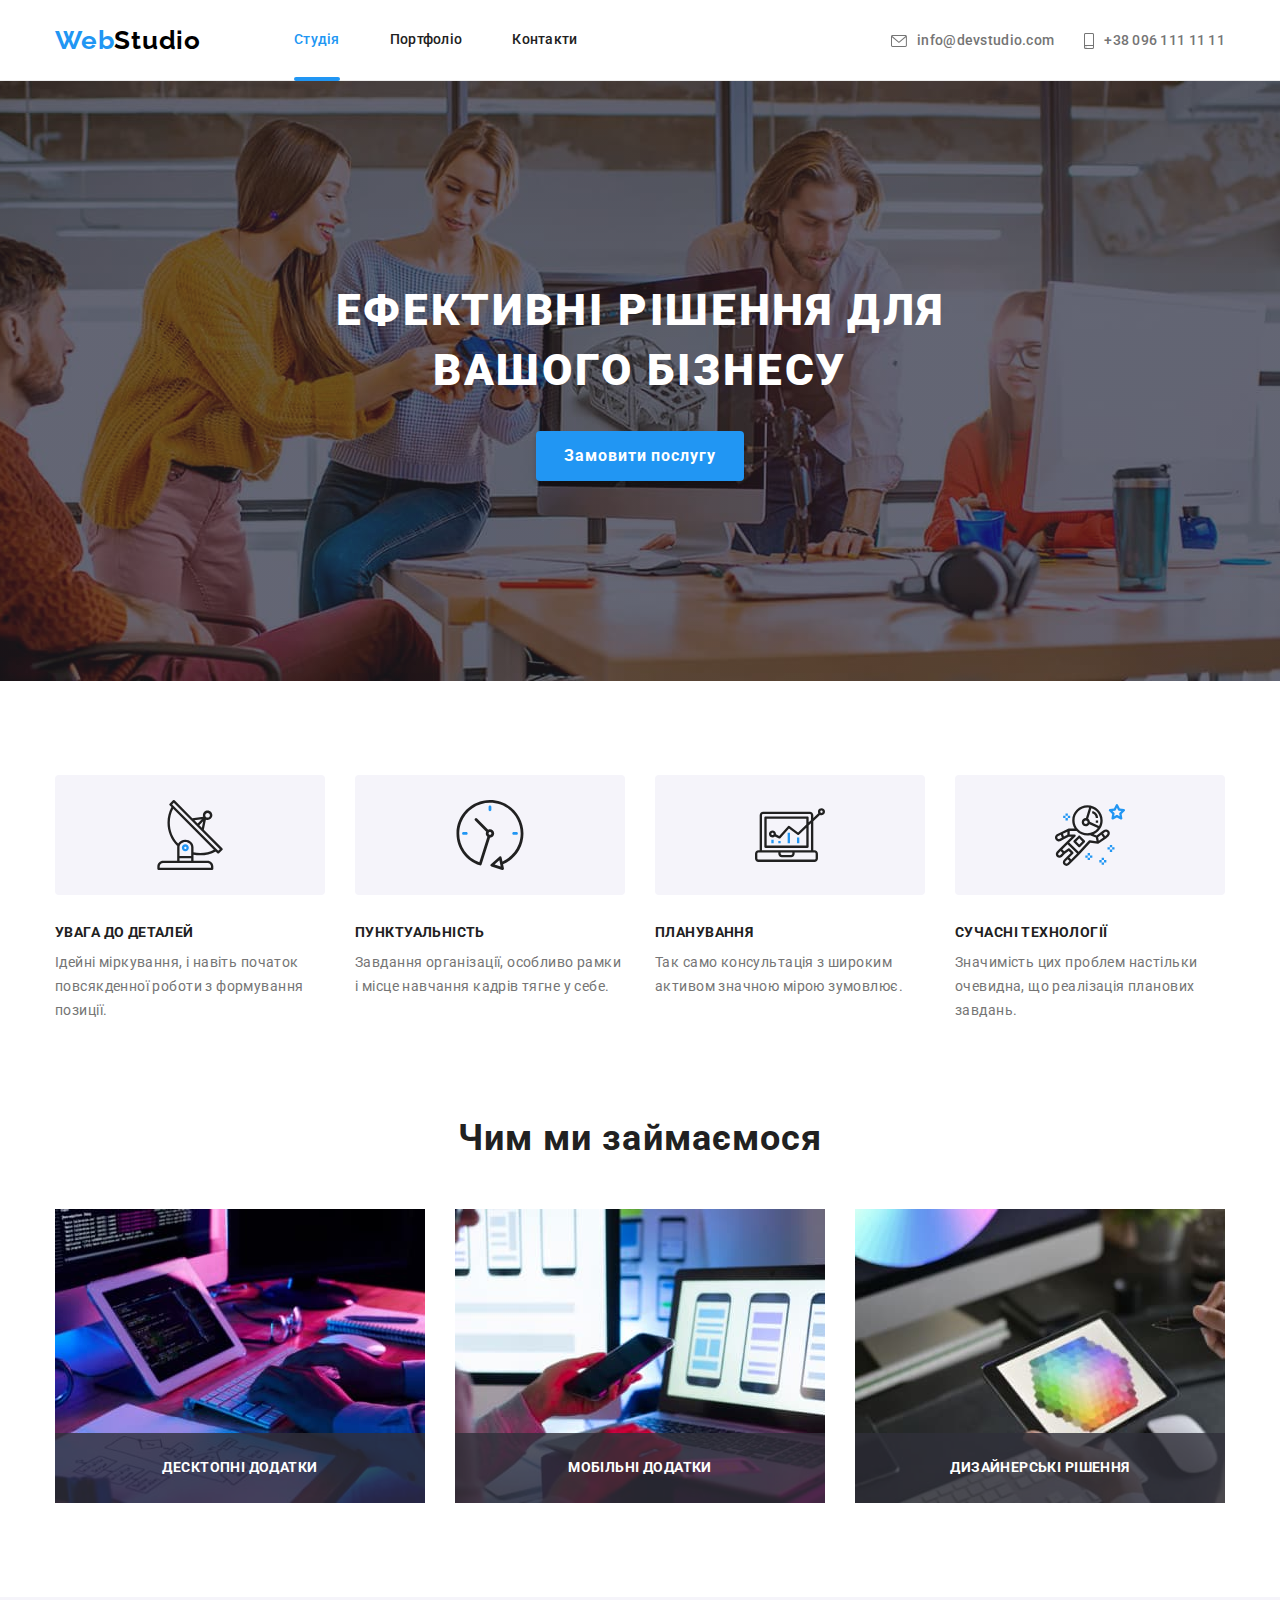
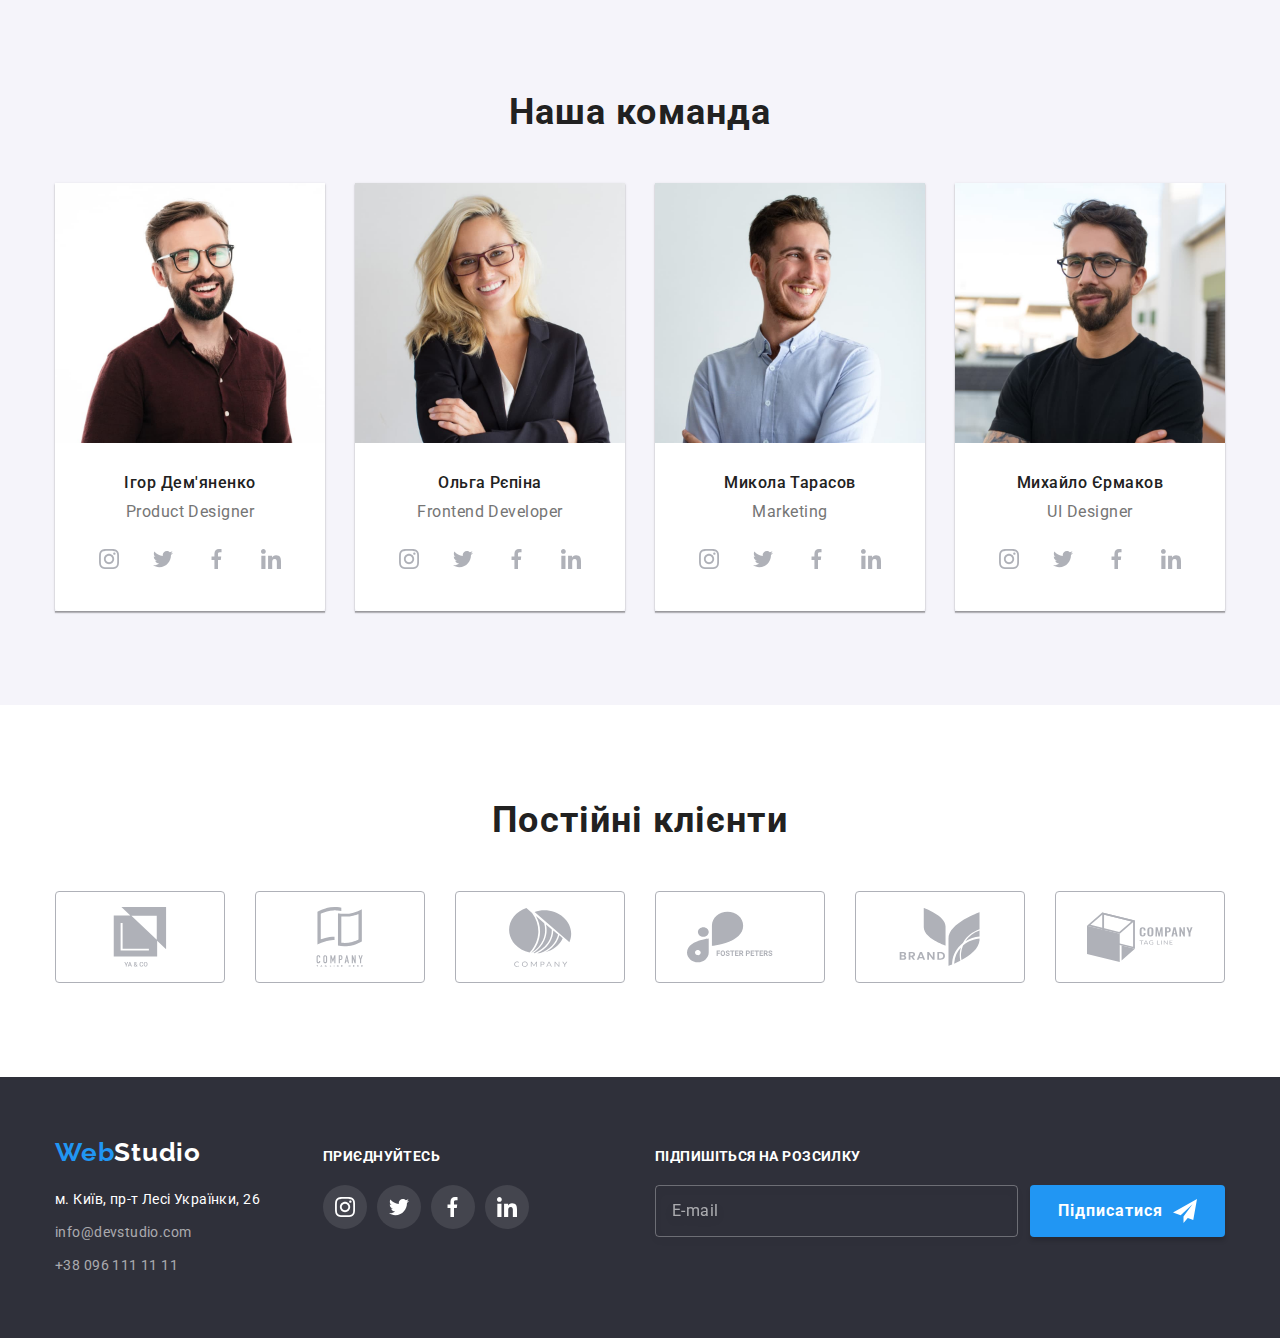
==== commit 412a08e0: "подключает минифицированный файл css" ====
--- a/index.html
+++ b/index.html
@@ -9,7 +9,7 @@
       href="https://fonts.googleapis.com/css2?family=Raleway:wght@700&family=Roboto:wght@400;500;700;900&display=swap"
       rel="stylesheet"
     />
-    <link rel="stylesheet" href="./css/main.css" />
+    <link rel="stylesheet" href="./css/main.min.css" />
   </head>
   <body>
     <!-- Хедер -->
--- a/css/main.min.css
+++ b/css/main.min.css
@@ -0,0 +1 @@
+/*! modern-normalize v1.1.0 | MIT License | https://github.com/sindresorhus/modern-normalize */*,::before,::after{-webkit-box-sizing:border-box;box-sizing:border-box}html{-moz-tab-size:4;-o-tab-size:4;tab-size:4}html{line-height:1.15;-webkit-text-size-adjust:100%}body{margin:0}body{font-family:system-ui,-apple-system,"Segoe UI",Roboto,Helvetica,Arial,sans-serif,"Apple Color Emoji","Segoe UI Emoji"}hr{height:0;color:inherit}abbr[title]{-webkit-text-decoration:underline dotted;text-decoration:underline dotted}b,strong{font-weight:bolder}code,kbd,samp,pre{font-family:ui-monospace,SFMono-Regular,Consolas,"Liberation Mono",Menlo,monospace;font-size:1em}small{font-size:80%}sub,sup{font-size:75%;line-height:0;position:relative;vertical-align:baseline}sub{bottom:-0.25em}sup{top:-0.5em}table{text-indent:0;border-color:inherit}button,input,optgroup,select,textarea{font-family:inherit;font-size:100%;line-height:1.15;margin:0}button,select{text-transform:none}button,[type=button],[type=reset],[type=submit]{-webkit-appearance:button}::-moz-focus-inner{border-style:none;padding:0}:-moz-focusring{outline:1px dotted ButtonText}:-moz-ui-invalid{box-shadow:none}legend{padding:0}progress{vertical-align:baseline}::-webkit-inner-spin-button,::-webkit-outer-spin-button{height:auto}[type=search]{-webkit-appearance:textfield;outline-offset:-2px}::-webkit-search-decoration{-webkit-appearance:none}::-webkit-file-upload-button{-webkit-appearance:button;font:inherit}summary{display:list-item}.сontact-data-form__label--checkbox,.features-card__text{font-family:"Roboto";font-size:14px;line-height:1.71;letter-spacing:.03em;color:#757575}.clients__title,.team__title,.services__title{font-family:"Roboto";font-size:36px;line-height:1.17;text-align:center;letter-spacing:.03em;color:#212121}.features-card__title{font-family:"Roboto";font-weight:700;font-size:14px;line-height:1.14;letter-spacing:.03em;text-transform:uppercase;color:#212121}.form-send-out__title,.social-medias-subscribe__title,.services-card__title{font-family:"Roboto";font-weight:700;font-size:14px;line-height:1.14;letter-spacing:.03em;text-transform:uppercase;color:#fff}.site-navigation__link{font-family:"Roboto";font-weight:500;font-size:14px;line-height:1.14;letter-spacing:.02em;color:#212121}.logo{font-family:"Raleway";font-weight:700;font-size:26px;line-height:1.19;letter-spacing:.03em;color:#000}.page-footer__logo{font-family:"Raleway";font-weight:700;font-size:26px;line-height:1.19;letter-spacing:.03em;color:#fff}.page-header-contacts__link{font-family:"Roboto";font-weight:500;font-size:14px;line-height:1.14;letter-spacing:.02em;color:#757575}.hero__title{font-family:"Roboto";font-weight:900;font-size:44px;line-height:1.36;text-align:center;letter-spacing:.06em;text-transform:uppercase;color:#fff}.form-send-out__button--primary,.button--primary{font-family:"Roboto";font-weight:700;font-size:16px;line-height:1.88;letter-spacing:.06em;color:#fff}.button--secondary{font-family:"Roboto";font-weight:500;font-size:16px;line-height:1.62;text-align:center;letter-spacing:.03em;color:#212121}.team-card__title{font-family:"Roboto";font-weight:500;font-size:16px;line-height:1.19;text-align:center;letter-spacing:.03em;color:#212121}.team-card__position{font-family:"Roboto";font-size:16px;line-height:1.19;text-align:center;letter-spacing:.03em;color:#757575}.address-list__link--address{font-family:"Roboto";font-size:14px;line-height:1.71;letter-spacing:.03em;color:#fff}.address-list__link--contacts,.page-footer-contacts__link{font-family:"Roboto";font-size:14px;line-height:1.71;letter-spacing:.03em;color:rgba(255,255,255,.6)}.form-send-out__input::-webkit-input-placeholder{font-family:"Roboto";font-size:16px;line-height:1.25;letter-spacing:.03em;color:rgba(255,255,255,.6)}.form-send-out__input::-moz-placeholder{font-family:"Roboto";font-size:16px;line-height:1.25;letter-spacing:.03em;color:rgba(255,255,255,.6)}.form-send-out__input:-ms-input-placeholder{font-family:"Roboto";font-size:16px;line-height:1.25;letter-spacing:.03em;color:rgba(255,255,255,.6)}.form-send-out__input::-ms-input-placeholder{font-family:"Roboto";font-size:16px;line-height:1.25;letter-spacing:.03em;color:rgba(255,255,255,.6)}.form-send-out__input::placeholder,.form-send-out__input{font-family:"Roboto";font-size:16px;line-height:1.25;letter-spacing:.03em;color:rgba(255,255,255,.6)}.contact-data-form__title{font-family:"Roboto";font-weight:700;font-size:20px;line-height:1.15;text-align:center;letter-spacing:.03em;color:#212121}.сontact-data-form__label{font-family:"Roboto";font-size:12px;line-height:1.17;letter-spacing:.01em;color:#757575}.contact-data-form__comment,.сontact-data-form__input{font-family:"Roboto";font-size:12px;line-height:1.17;letter-spacing:.01em;color:#212121}.contact-data-form__comment::-webkit-input-placeholder{font-family:"Roboto";font-size:12px;line-height:1.17;letter-spacing:.01em;color:rgba(117,117,117,.5)}.contact-data-form__comment::-moz-placeholder{font-family:"Roboto";font-size:12px;line-height:1.17;letter-spacing:.01em;color:rgba(117,117,117,.5)}.contact-data-form__comment:-ms-input-placeholder{font-family:"Roboto";font-size:12px;line-height:1.17;letter-spacing:.01em;color:rgba(117,117,117,.5)}.contact-data-form__comment::-ms-input-placeholder{font-family:"Roboto";font-size:12px;line-height:1.17;letter-spacing:.01em;color:rgba(117,117,117,.5)}.contact-data-form__comment::placeholder{font-family:"Roboto";font-size:12px;line-height:1.17;letter-spacing:.01em;color:rgba(117,117,117,.5)}.gallery-card__title{font-family:"Roboto";font-size:18px;line-height:2;letter-spacing:.06em;color:#212121}.gallery-card__overlay{font-family:"Roboto";font-size:18px;line-height:1.56;letter-spacing:.03em;color:#fff}.gallery-card__text{font-family:"Roboto";font-size:16px;line-height:1.88;letter-spacing:.03em;color:#757575}.gallery-card__link,.address-list__link,.page-footer-contacts__link,.page-header-contacts__link,.site-navigation__link,.page-footer__logo,.logo{text-decoration:none}.gallery,.buttons-list,.page-footer__social-medias-list,.address-list,.clients__list,.social-medias,.team-list,.services__list,.features-list,.page-header-contacts,.site-navigation__list{list-style:none;margin:0;padding:0}.page-footer__social-medias-link,.modal__modal-close-button,.clients__link,.social-medias__link,.features-card__thumb,.form-send-out__button--primary{display:-webkit-box;display:-ms-flexbox;display:flex;-webkit-box-pack:center;-ms-flex-pack:center;justify-content:center;-webkit-box-align:center;-ms-flex-align:center;align-items:center}.hero{background-position:center;background-repeat:no-repeat}.clients__title,.team__title,.services__title{text-align:center}.visually-hidden{position:absolute;white-space:nowrap;width:1px;height:1px;overflow:hidden;border:0;padding:0;clip:rect(0 0 0 0);-webkit-clip-path:inset(50%);clip-path:inset(50%);margin:-1px}.back-drop.is-hidden{opacity:0;pointer-events:none;visibility:hidden}.container{width:1200px;padding:0 15px;margin:0 auto}.section{padding-top:94px;padding-bottom:94px}.image{display:block}.button,.button--secondary,.form-send-out__button--primary,.button--primary{border-radius:4px;text-align:center;border:none;cursor:pointer}.button--primary{display:inline-block;padding:10px 28px;-webkit-box-shadow:0px 4px 4px rgba(0,0,0,.15);box-shadow:0px 4px 4px rgba(0,0,0,.15);background-color:#2196f3;-webkit-transition:background-color 250ms cubic-bezier(0.4, 0, 0.2, 1);transition:background-color 250ms cubic-bezier(0.4, 0, 0.2, 1)}.button--primary:hover,.button--primary:focus{background-color:#188ce8}.form-send-out__button--primary{padding:10px 28px;-webkit-box-shadow:0px 4px 4px rgba(0,0,0,.15);box-shadow:0px 4px 4px rgba(0,0,0,.15);background-color:#2196f3;-webkit-transition:background-color 250ms cubic-bezier(0.4, 0, 0.2, 1);transition:background-color 250ms cubic-bezier(0.4, 0, 0.2, 1)}.form-send-out__button--primary:hover,.form-send-out__button--primary:focus{background-color:#188ce8}.button--secondary{display:inline-block;background-color:#f5f4fa;padding:6px 22px;-webkit-transition:color 250ms cubic-bezier(0.4, 0, 0.2, 1),background-color 250ms cubic-bezier(0.4, 0, 0.2, 1),-webkit-box-shadow 250ms cubic-bezier(0.4, 0, 0.2, 1);transition:color 250ms cubic-bezier(0.4, 0, 0.2, 1),background-color 250ms cubic-bezier(0.4, 0, 0.2, 1),-webkit-box-shadow 250ms cubic-bezier(0.4, 0, 0.2, 1);transition:color 250ms cubic-bezier(0.4, 0, 0.2, 1),background-color 250ms cubic-bezier(0.4, 0, 0.2, 1),box-shadow 250ms cubic-bezier(0.4, 0, 0.2, 1);transition:color 250ms cubic-bezier(0.4, 0, 0.2, 1),background-color 250ms cubic-bezier(0.4, 0, 0.2, 1),box-shadow 250ms cubic-bezier(0.4, 0, 0.2, 1),-webkit-box-shadow 250ms cubic-bezier(0.4, 0, 0.2, 1)}.button--secondary:hover,.button--secondary:focus{background-color:#2196f3;color:#fff;-webkit-box-shadow:0px 3px 1px rgba(0,0,0,.1),0px 1px 2px rgba(0,0,0,.08),0px 2px 2px rgba(0,0,0,.12);box-shadow:0px 3px 1px rgba(0,0,0,.1),0px 1px 2px rgba(0,0,0,.08),0px 2px 2px rgba(0,0,0,.12)}.page-header{border-bottom:1px solid #ececec}.page-header__container{display:-webkit-box;display:-ms-flexbox;display:flex;-webkit-box-align:center;-ms-flex-align:center;align-items:center;-webkit-box-pack:justify;-ms-flex-pack:justify;justify-content:space-between}.logo--accent{color:#2196f3}.page-footer__logo{display:inline-block;margin-bottom:20px;margin-right:0}.site-navigation{display:-webkit-box;display:-ms-flexbox;display:flex;-webkit-box-align:center;-ms-flex-align:center;align-items:center}.site-navigation__list{display:-webkit-box;display:-ms-flexbox;display:flex;margin-left:93px}.site-navigation__item:not(:first-child){margin-left:50px}.site-navigation__item{position:relative}.site-navigation__link{display:inline-block;padding:32px 0;-webkit-transition:color 250ms cubic-bezier(0.4, 0, 0.2, 1);transition:color 250ms cubic-bezier(0.4, 0, 0.2, 1)}.site-navigation__link:hover,.site-navigation__link:focus{color:#2196f3}.site-navigation__link--current{color:#2196f3}.site-navigation__link--current::after{position:absolute;bottom:-1px;left:0;border-radius:2px;content:"";display:block;width:100%;height:4px;background-color:#2196f3}.page-header-contacts{display:-webkit-box;display:-ms-flexbox;display:flex}.page-header-contacts__item:not(:first-child){margin-left:30px}.page-header-contacts__link{padding:32px 0;-webkit-transition:color 250ms cubic-bezier(0.4, 0, 0.2, 1);transition:color 250ms cubic-bezier(0.4, 0, 0.2, 1)}.page-header-contacts__link:hover,.page-header-contacts__link:focus{color:#2196f3}.page-header-contacts__icon-phone,.page-header-contacts__icon-mail{fill:currentColor;margin-right:10px}.page-header-contacts__icon-mail{vertical-align:middle}.page-header-contacts__icon-phone{vertical-align:bottom}.page-footer-contacts__link{-webkit-transition:color 250ms cubic-bezier(0.4, 0, 0.2, 1);transition:color 250ms cubic-bezier(0.4, 0, 0.2, 1)}.page-footer-contacts__link:hover,.page-footer-contacts__link:focus{color:#2196f3}.hero{background-color:#2f303a;text-align:center;padding-top:200px;padding-bottom:200px;margin:0 auto;background-image:-webkit-gradient(linear, left top, left bottom, from(rgba(47, 48, 58, 0.4)), to(rgba(47, 48, 58, 0.4))),url(../images/hero-background-image.jpg);background-image:linear-gradient(rgba(47, 48, 58, 0.4), rgba(47, 48, 58, 0.4)),url(../images/hero-background-image.jpg);max-width:1600px;height:600px}.container--hero{padding:0px 252px}.hero__title{text-align:center;text-transform:uppercase;margin-top:0;margin-bottom:30px}.features-list{display:-webkit-box;display:-ms-flexbox;display:flex}.features-card{width:calc((100% - 90px)/4)}.features-card:not(:first-child){margin-left:30px}.features-card__thumb{height:120px;background-color:#f5f4fa;border-radius:4px;margin-bottom:30px;text-align:center}.features-card__title{margin-top:0;margin-bottom:10px}.features-card__text{margin:0}.services{padding-top:0}.services__title{margin-top:0;margin-bottom:50px}.services__list{display:-webkit-box;display:-ms-flexbox;display:flex;-webkit-box-pack:justify;-ms-flex-pack:justify;justify-content:space-between}.services-card{position:relative}.services-card__title{position:absolute;bottom:0;left:0;width:100%;text-align:center;margin:0;padding-top:27px;padding-bottom:27px;background-color:rgba(47,48,58,.8)}.team{background-color:#f5f4fa}.team__title{margin-top:0;margin-bottom:50px}.team-list{display:-webkit-box;display:-ms-flexbox;display:flex;-webkit-box-pack:justify;-ms-flex-pack:justify;justify-content:space-between}.team-card{-webkit-box-shadow:0px 1px 3px rgba(0,0,0,.12),0px 1px 1px rgba(0,0,0,.14),0px 2px 1px rgba(0,0,0,.2);box-shadow:0px 1px 3px rgba(0,0,0,.12),0px 1px 1px rgba(0,0,0,.14),0px 2px 1px rgba(0,0,0,.2)}.team-card__footer{padding:30px 32px;background-color:#fff;border-radius:0 0 4px 4px}.team-card__title{margin-top:0;margin-bottom:10px}.team-card__position{margin:0 0 16px 0}.social-medias{display:-webkit-box;display:-ms-flexbox;display:flex;-webkit-box-pack:justify;-ms-flex-pack:justify;justify-content:space-between}.social-medias__link{width:44px;height:44px;border-radius:50%;color:#afb1b8;-webkit-transition:color 250ms cubic-bezier(0.4, 0, 0.2, 1),background-color 250ms cubic-bezier(0.4, 0, 0.2, 1);transition:color 250ms cubic-bezier(0.4, 0, 0.2, 1),background-color 250ms cubic-bezier(0.4, 0, 0.2, 1)}.social-medias__link:hover,.social-medias__link:focus{color:#fff;background-color:#2196f3}.social-medias__icon{fill:currentColor}.clients__title{margin:0;margin-bottom:50px}.clients__list{display:-webkit-box;display:-ms-flexbox;display:flex;-webkit-box-pack:justify;-ms-flex-pack:justify;justify-content:space-between}.clients__link{border:1px solid #afb1b8;border-radius:4px;color:#afb1b8;width:170px;height:92px;-webkit-transition:color 250ms cubic-bezier(0.4, 0, 0.2, 1),border-color 250ms cubic-bezier(0.4, 0, 0.2, 1);transition:color 250ms cubic-bezier(0.4, 0, 0.2, 1),border-color 250ms cubic-bezier(0.4, 0, 0.2, 1)}.clients__link:hover,.clients__link:focus{color:#2196f3;border-color:#2196f3}.clients__icon{fill:currentColor}.back-drop{position:fixed;top:0;right:0;width:100%;height:100%;background-color:rgba(0,0,0,.2);opacity:1;visibility:visible;-webkit-transition:opacity 250ms cubic-bezier(0.4, 0, 0.2, 1),visibility cubic-bezier(0.4, 0, 0.2, 1) 250ms;transition:opacity 250ms cubic-bezier(0.4, 0, 0.2, 1),visibility cubic-bezier(0.4, 0, 0.2, 1) 250ms}.modal{position:absolute;top:50%;right:50%;width:528px;min-height:581px;-webkit-transform:translate(50%, -50%) scale(1);transform:translate(50%, -50%) scale(1);background-color:#fff;-webkit-box-shadow:0px 1px 3px rgba(0,0,0,.12),0px 1px 1px rgba(0,0,0,.14),0px 2px 1px rgba(0,0,0,.2);box-shadow:0px 1px 3px rgba(0,0,0,.12),0px 1px 1px rgba(0,0,0,.14),0px 2px 1px rgba(0,0,0,.2);border-radius:4px;padding:40px;-webkit-transition:-webkit-transform 250ms cubic-bezier(0.4, 0, 0.2, 1);transition:-webkit-transform 250ms cubic-bezier(0.4, 0, 0.2, 1);transition:transform 250ms cubic-bezier(0.4, 0, 0.2, 1);transition:transform 250ms cubic-bezier(0.4, 0, 0.2, 1), -webkit-transform 250ms cubic-bezier(0.4, 0, 0.2, 1)}.modal__modal-close-button{position:absolute;top:8px;right:8px;border-radius:50%;background-color:#fff;border:1px solid rgba(0,0,0,.1);width:30px;height:30px;cursor:pointer;color:#000;-webkit-transition:color 250ms cubic-bezier(0.4, 0, 0.2, 1);transition:color 250ms cubic-bezier(0.4, 0, 0.2, 1)}.modal__modal-close-button:hover,.modal__modal-close-button:focus{color:#2196f3}.modal__close-icon{fill:currentColor}.contact-data-form__title{margin-top:0;margin-bottom:12px}.сontact-data-form__label{position:relative;display:block}.сontact-data-form__label:not(:first-child){margin-top:10px}.сontact-data-form__input{width:100%;padding:12px 16px 12px 42px;margin-top:4px;border:1px solid rgba(33,33,33,.2);border-radius:4px;-webkit-transition:border-color 250ms cubic-bezier(0.4, 0, 0.2, 1);transition:border-color 250ms cubic-bezier(0.4, 0, 0.2, 1)}.сontact-data-form__input:focus{border-color:#2196f3}.contact-data-form__icon{position:absolute;bottom:11px;left:12px;fill:#212121;-webkit-transition:fill 250ms cubic-bezier(0.4, 0, 0.2, 1);transition:fill 250ms cubic-bezier(0.4, 0, 0.2, 1)}.сontact-data-form__label:focus-within .contact-data-form__icon{fill:#2196f3}.contact-data-form__comment{width:100%;padding:12px 16px 12px 16px;margin-top:4px;border:1px solid rgba(33,33,33,.2);border-radius:4px;-webkit-transition:border-color 250ms cubic-bezier(0.4, 0, 0.2, 1);transition:border-color 250ms cubic-bezier(0.4, 0, 0.2, 1);resize:none}.contact-data-form__comment:focus{border-color:#2196f3}.сontact-data-form__label--checkbox{text-align:center;display:block;margin-top:20px}.checkbox-group{position:relative;display:inline-block;margin-right:7px;width:16px;height:15px;vertical-align:text-top}.checkbox-group__checkbox-icon{position:absolute;top:0;left:0;fill:#212121}.checkbox-group__checked-icon{position:absolute;top:0;left:0;fill:rgba(0,0,0,0)}.сontact-data-form__terms-checkbox:checked+.checkbox-group>.checkbox-group__checkbox-icon{fill:rgba(0,0,0,0)}.сontact-data-form__terms-checkbox:checked+.checkbox-group>.checkbox-group__checked-icon{fill:#2196f3}.сontact-data-form__link{color:#2196f3}.contact-data-form__button{display:block;margin-left:auto;margin-right:auto;margin-top:30px}.page-footer{background-color:#2f303a;padding-top:60px;padding-bottom:60px}.page-footer__container{display:-webkit-box;display:-ms-flexbox;display:flex;-webkit-box-align:baseline;-ms-flex-align:baseline;align-items:baseline;-webkit-box-pack:justify;-ms-flex-pack:justify;justify-content:space-between}.address-list__link--contacts{margin-top:9px}.address-list__link{display:inline-block;font-style:normal;-webkit-transition:color 250ms cubic-bezier(0.4, 0, 0.2, 1);transition:color 250ms cubic-bezier(0.4, 0, 0.2, 1)}.address-list__link:hover,.address-list__link:focus{color:#2196f3}.social-medias-subscribe__title{margin:0 0 20px 0}.page-footer__social-medias-list{display:-webkit-box;display:-ms-flexbox;display:flex}.page-footer__social-medias-item:not(:first-child){margin-left:10px}.page-footer__social-medias-link{color:#fff;width:44px;height:44px;border-radius:50%;background-color:rgba(255,255,255,.1);-webkit-transition:background-color 250ms cubic-bezier(0.4, 0, 0.2, 1);transition:background-color 250ms cubic-bezier(0.4, 0, 0.2, 1)}.page-footer__social-medias-link:hover,.page-footer__social-medias-link:focus{background-color:#2196f3}.page-footer__social-medias-icon{fill:currentColor}.form-send-out{width:570px}.form-send-out__title{margin:0 0 20px 0}.form-send-out__label{display:-webkit-box;display:-ms-flexbox;display:flex}.form-send-out__input{margin-right:12px;padding:15px 16px;-webkit-box-flex:1;-ms-flex-positive:1;flex-grow:1;border:1px solid rgba(255,255,255,.3);border-radius:4px;-webkit-filter:drop-shadow(0px 4px 4px rgba(0, 0, 0, 0.15));filter:drop-shadow(0px 4px 4px rgba(0, 0, 0, 0.15));background-color:rgba(0,0,0,0)}.form-send-out__icon{margin-left:10px}.buttons-list{display:-webkit-box;display:-ms-flexbox;display:flex;-webkit-box-pack:center;-ms-flex-pack:center;justify-content:center;margin-bottom:50px}.buttons-list__item:not(:first-child){margin-left:8px}.gallery{display:-webkit-box;display:-ms-flexbox;display:flex;-ms-flex-wrap:wrap;flex-wrap:wrap}.gallery-card{width:calc((100% - 60px)/3)}.gallery-card:not(:nth-child(3n)){margin-right:30px}.gallery-card:not(:nth-last-child(-n+3)){margin-bottom:30px}.gallery-card__body{-webkit-transition:-webkit-box-shadow 250ms cubic-bezier(0.4, 0, 0.2, 1);transition:-webkit-box-shadow 250ms cubic-bezier(0.4, 0, 0.2, 1);transition:box-shadow 250ms cubic-bezier(0.4, 0, 0.2, 1);transition:box-shadow 250ms cubic-bezier(0.4, 0, 0.2, 1), -webkit-box-shadow 250ms cubic-bezier(0.4, 0, 0.2, 1)}.gallery-card__link:hover .gallery-card__body,.gallery-card__link:focus .gallery-card__body{-webkit-box-shadow:0px 1px 1px rgba(0,0,0,.12),0px 4px 4px rgba(0,0,0,.06),1px 4px 6px rgba(0,0,0,.16);box-shadow:0px 1px 1px rgba(0,0,0,.12),0px 4px 4px rgba(0,0,0,.06),1px 4px 6px rgba(0,0,0,.16)}.gallery-card__thumb{position:relative;overflow:hidden}.gallery-card__overlay{position:absolute;top:0;right:0;-webkit-transform:translateY(100%);transform:translateY(100%);padding:63px 24px;margin:0;background-color:rgba(33,150,243,.9);height:100%;width:100%;-webkit-transition:-webkit-transform 250ms cubic-bezier(0.4, 0, 0.2, 1);transition:-webkit-transform 250ms cubic-bezier(0.4, 0, 0.2, 1);transition:transform 250ms cubic-bezier(0.4, 0, 0.2, 1);transition:transform 250ms cubic-bezier(0.4, 0, 0.2, 1), -webkit-transform 250ms cubic-bezier(0.4, 0, 0.2, 1)}.gallery-card__link:hover .gallery-card__overlay,.gallery-card__link:focus .gallery-card__overlay{-webkit-transform:translateY(0%);transform:translateY(0%)}.gallery-card__footer{padding:20px 24px;border-right:1px solid #eee;border-bottom:1px solid #eee;border-left:1px solid #eee}.gallery-card__title{margin-top:0;margin-bottom:4px}.gallery-card__text{margin:0}/*# sourceMappingURL=main.min.css.map */